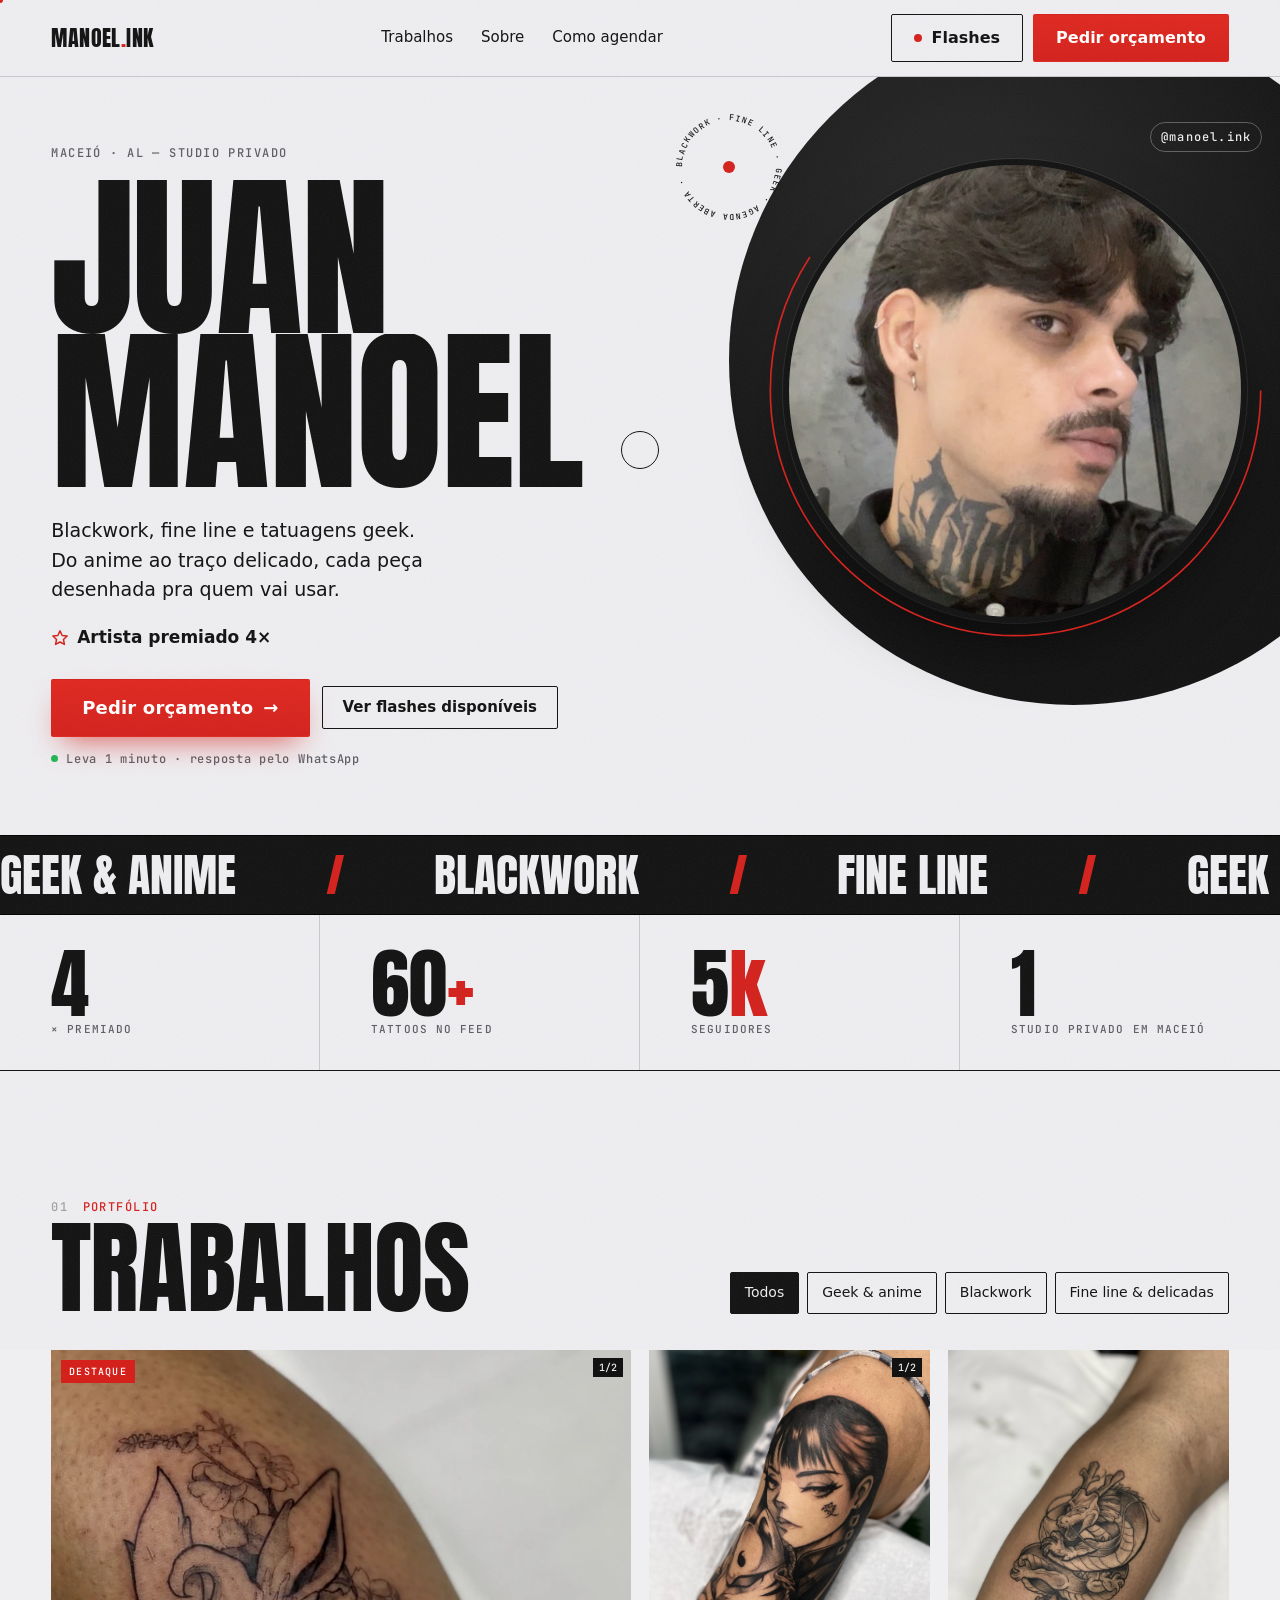
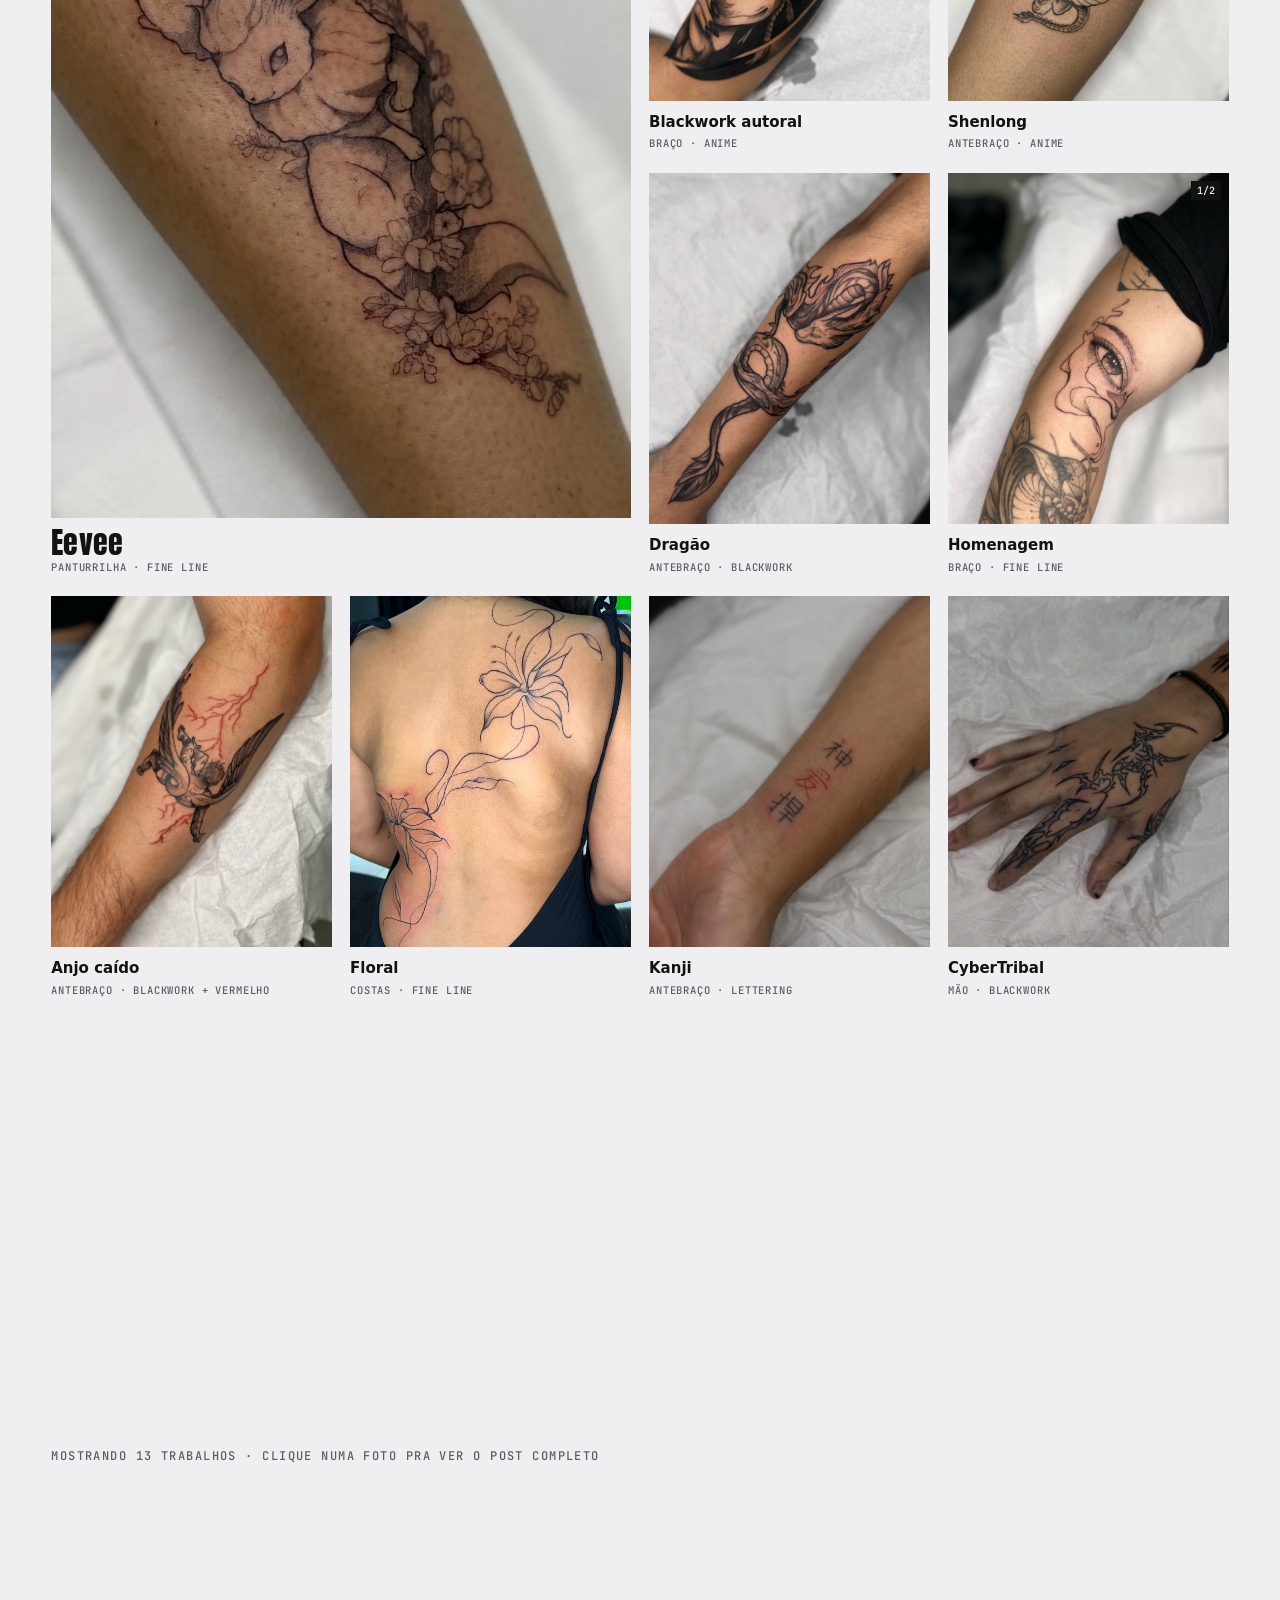
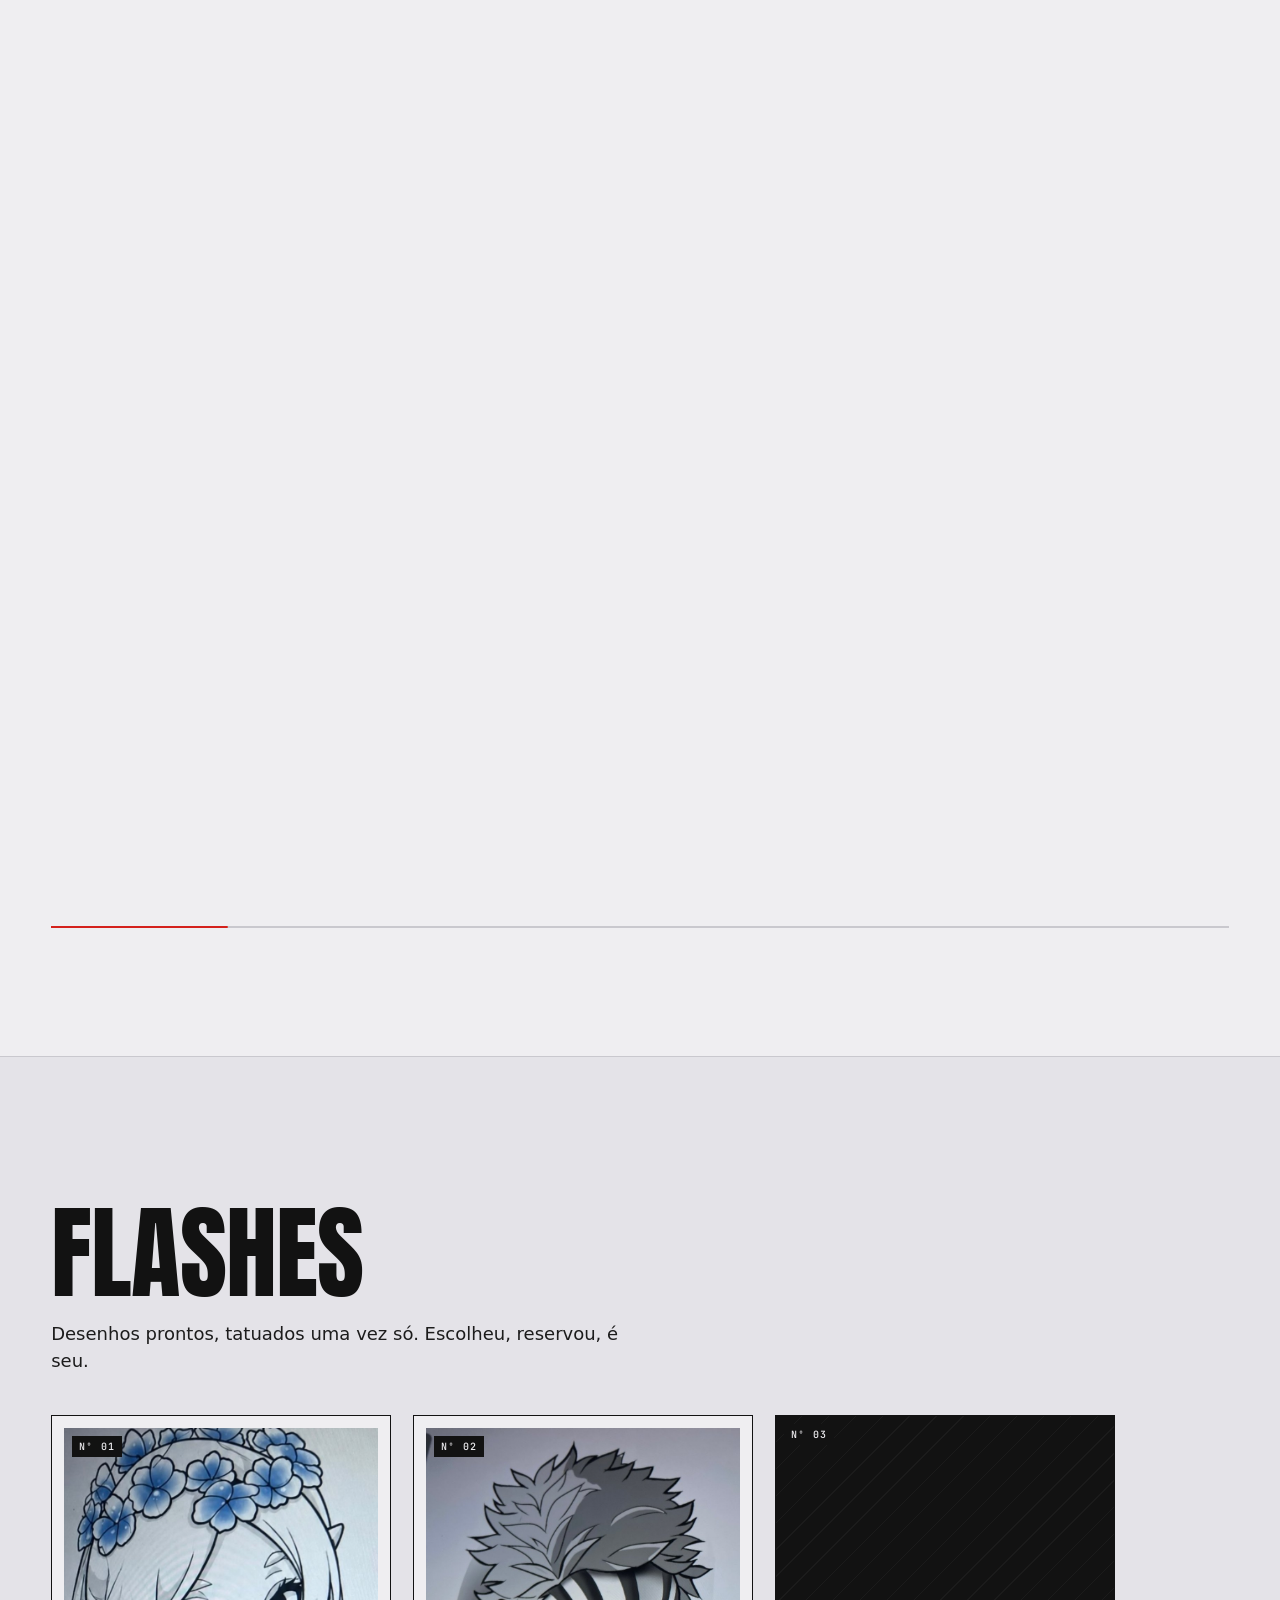
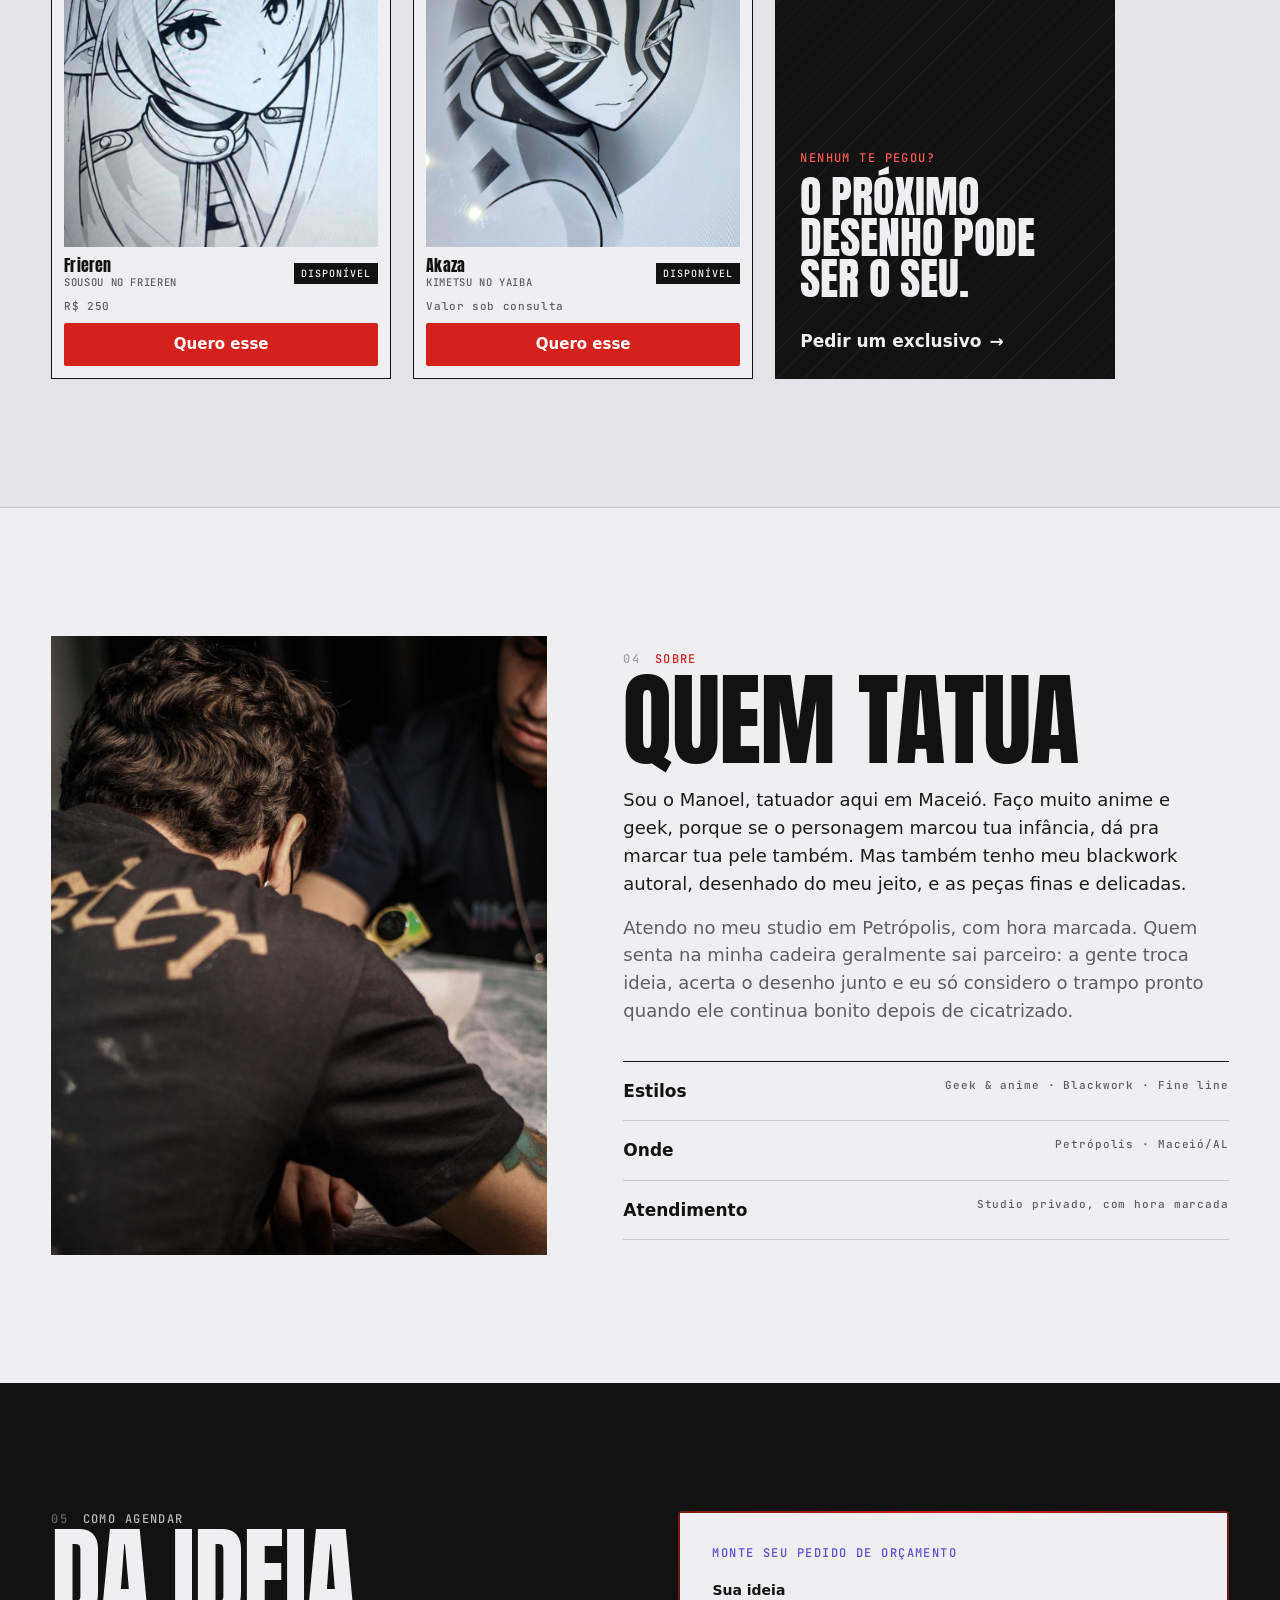
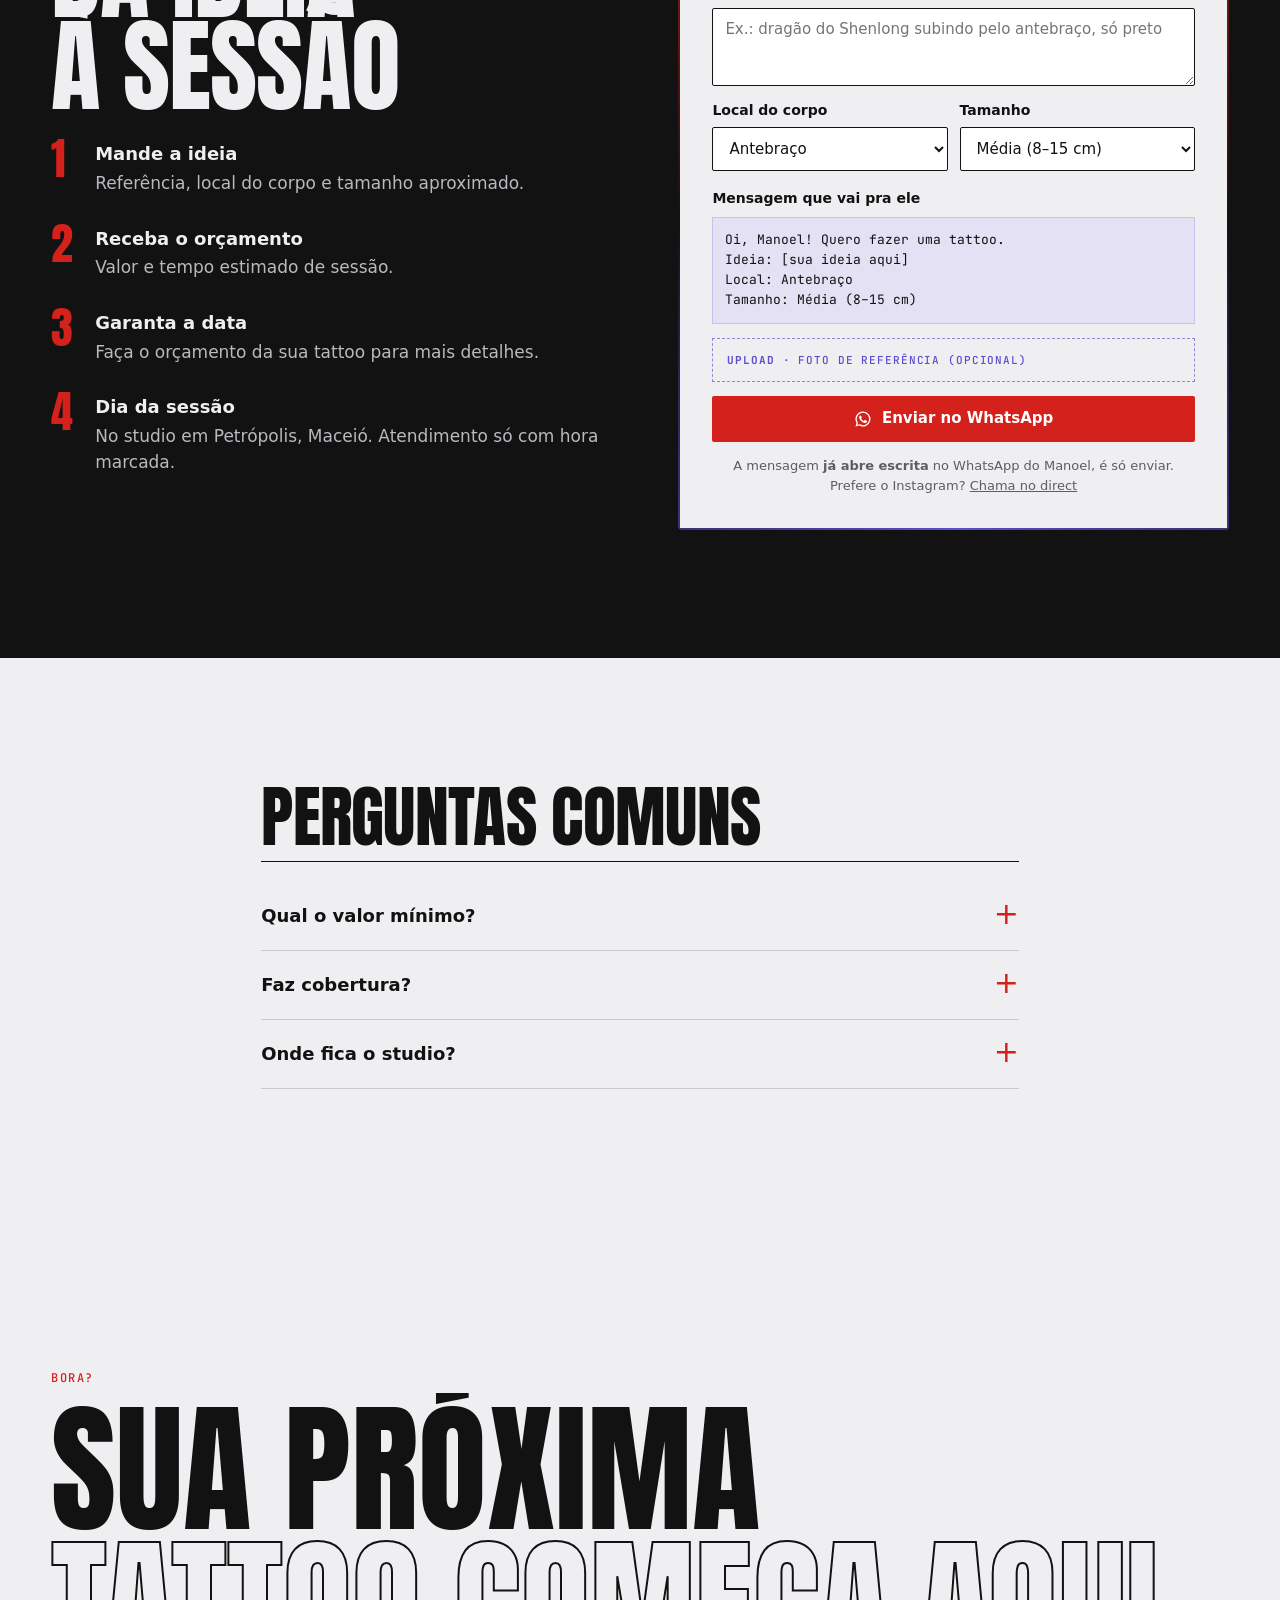
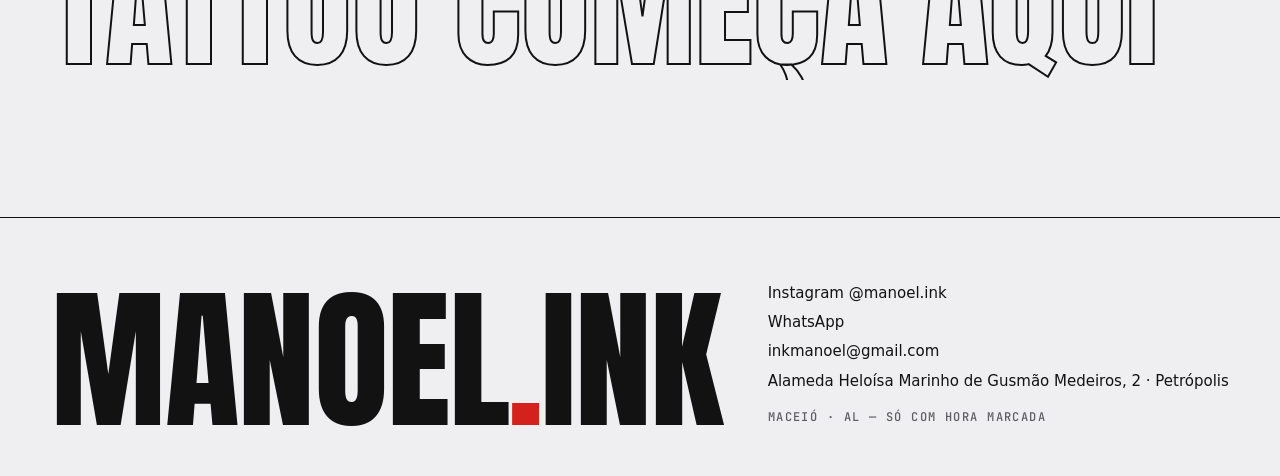
==== manoel-ink/index.html @ 6bcaa706 "Hero: foto maior dentro da bola preta (mais harmônico) Co-Authored-By: Claude Opus 5.5 <noreply@anth" ====
<!doctype html>
<html lang="pt-BR">
<head>
  <meta charset="utf-8">
  <meta name="viewport" content="width=device-width, initial-scale=1">
  <title>Juan Manoel · Tatuagem em Maceió | Manoel.ink</title>
  <meta name="description" content="Juan Manoel, tatuador premiado em Maceió. Blackwork, fine line e tatuagens geek em studio privado em Petrópolis, com hora marcada. Peça seu orçamento.">
  <meta name="theme-color" content="#121212">
  <link rel="canonical" href="https://manoelink.github.io/">
  <link rel="icon" href="favicon.ico" sizes="any">
  <link rel="icon" type="image/png" href="favicon.png">
  <link rel="apple-touch-icon" href="img/apple-touch-icon.png">
  <!-- prévia ao compartilhar o link (WhatsApp, Instagram, Facebook) -->
  <meta property="og:type" content="website">
  <meta property="og:locale" content="pt_BR">
  <meta property="og:site_name" content="Manoel.ink">
  <meta property="og:url" content="https://manoelink.github.io/">
  <meta property="og:title" content="Juan Manoel — Tatuagem em Maceió">
  <meta property="og:description" content="Blackwork, fine line e tatuagens geek. Studio privado em Petrópolis, Maceió. Peça seu orçamento.">
  <meta property="og:image" content="https://manoelink.github.io/img/og.jpg">
  <meta property="og:image:width" content="1200">
  <meta property="og:image:height" content="630">
  <meta property="og:image:alt" content="Juan Manoel tatuando, ao lado do nome dele e do botão Pedir orçamento">
  <meta name="twitter:card" content="summary_large_image">
  <meta name="twitter:image" content="https://manoelink.github.io/img/og.jpg">
  <link rel="preconnect" href="https://fonts.googleapis.com">
  <link rel="preconnect" href="https://fonts.gstatic.com" crossorigin>
  <link href="https://fonts.googleapis.com/css2?family=Anton&family=JetBrains+Mono:wght@400;500&display=swap" rel="stylesheet">
  <link href="https://api.fontshare.com/v2/css?f[]=satoshi@400,500,700&display=swap" rel="stylesheet">
  <link rel="stylesheet" href="style.css?v=20261009d">
</head>
<body>
  <div class="grain" aria-hidden="true"></div>

  <!-- PRELOADER -->
  <div class="loader" id="loader" aria-hidden="true">
    <div class="loader-word"><span class="loader-fill" id="loaderFill">MANOEL.INK</span>MANOEL.INK</div>
    <div class="loader-count"><span id="loaderNum">0</span>%</div>
  </div>

  <!-- CURSOR -->
  <div class="cursor" id="cursor" aria-hidden="true"><span id="cursorLabel"></span></div>
  <div class="cursor-dot" id="cursorDot" aria-hidden="true"></div>

  <!-- NAV -->
  <header class="nav" id="top">
    <a href="#top" class="logo">MANOEL<span>.</span>INK</a>
    <nav class="nav-links" id="navLinks">
      <a href="#trabalhos">Trabalhos</a>
      <a href="#sobre">Sobre</a>
      <a href="#agendar">Como agendar</a>
    </nav>
    <div class="nav-actions">
      <a href="#flashes" class="btn nav-flash" data-magnetic><span class="dot" aria-hidden="true"></span>Flashes</a>
      <a href="#agendar" class="btn btn-red btn-cta nav-cta" data-magnetic><span class="lbl-lg">Pedir orçamento</span><span class="lbl-sm">Orçamento</span></a>
    </div>
    <button class="burger" id="burger" aria-label="Abrir menu" aria-expanded="false"><span></span><span></span></button>
  </header>

  <!-- HERO -->
  <section class="hero">
    <div class="hero-text">
      <p class="eyebrow">Maceió · AL — Studio privado</p>
      <h1 class="hero-title">
        <span class="line"><span>JUAN</span></span>
        <span class="line"><span>MANOEL</span></span>
      </h1>
      <p class="hero-sub" data-blur>Blackwork, fine line e tatuagens geek.<br>Do anime ao traço delicado, cada peça desenhada pra quem vai usar.</p>
      <p class="award"><svg viewBox="0 0 24 24" width="18" height="18"><path d="M12 2.5l2.9 6.1 6.6.8-4.9 4.6 1.3 6.6L12 17.3 6.1 20.6l1.3-6.6L2.5 9.4l6.6-.8z" fill="none" stroke="currentColor" stroke-width="2" stroke-linejoin="round"/></svg> Artista premiado 4×</p>
      <div class="hero-ctas">
        <a href="#agendar" class="btn btn-red btn-cta btn-hero" data-magnetic>Pedir orçamento <span class="arr" aria-hidden="true">→</span></a>
        <a href="#flashes" class="btn btn-outline" data-magnetic>Ver flashes disponíveis</a>
      </div>
      <p class="cta-note"><span class="live" aria-hidden="true"></span>Leva 1 minuto · resposta pelo <span class="only-wa">WhatsApp</span><span class="only-ig">direct</span></p>
    </div>
    <div class="hero-visual" aria-hidden="true" id="heroVisual">
      <div class="orb" data-depth="0.02"></div>
      <svg class="arc" viewBox="0 0 600 600"><circle cx="300" cy="300" r="296" fill="none" stroke="currentColor" stroke-width="2" stroke-dasharray="1100 760"/></svg>
      <!-- Foto de perfil do Manoel (com o fundo original), recortada em círculo pelo CSS -->
      <img class="hero-photo" src="img/manoel.jpg" alt="" onerror="this.replaceWith(document.getElementById('silhouette').content.cloneNode(true))">
      <div class="orb-tag" data-depth="0.06">@manoel.ink</div>
      <svg class="badge-spin" viewBox="0 0 200 200" data-depth="0.08"><defs><path id="circ" d="M100,100 m-78,0 a78,78 0 1,1 156,0 a78,78 0 1,1 -156,0"/></defs><text><textPath href="#circ">BLACKWORK · FINE LINE · GEEK · AGENDA ABERTA · </textPath></text><circle cx="100" cy="100" r="10"/></svg>
    </div>
    <template id="silhouette">
      <svg class="hero-photo silhouette" viewBox="0 0 300 380"><circle cx="150" cy="100" r="70"/><rect x="128" y="160" width="44" height="40"/><path d="M10 380 C10 250 70 200 150 200 S290 250 290 380Z"/></svg>
    </template>
  </section>

  <!-- MARQUEE -->
  <div class="marquee" aria-label="Estilos: Geek & anime, Blackwork, Fine line">
    <div class="marquee-track">
      <span>GEEK &amp; ANIME</span><i>/</i><span>BLACKWORK</span><i>/</i><span>FINE LINE</span><i>/</i>
      <span>GEEK &amp; ANIME</span><i>/</i><span>BLACKWORK</span><i>/</i><span>FINE LINE</span><i>/</i>
      <span>GEEK &amp; ANIME</span><i>/</i><span>BLACKWORK</span><i>/</i><span>FINE LINE</span><i>/</i>
      <span>GEEK &amp; ANIME</span><i>/</i><span>BLACKWORK</span><i>/</i><span>FINE LINE</span><i>/</i>
    </div>
  </div>

  <!-- NÚMEROS -->
  <section class="stats" aria-label="Números">
    <div class="stat reveal"><b data-count="4">0</b><span>× premiado</span></div>
    <div class="stat reveal"><b data-count="60" data-suffix="+">0</b><span>tattoos no feed</span></div>
    <div class="stat reveal"><b data-count="5" data-suffix="k">0</b><span>seguidores</span></div>
    <div class="stat reveal"><b data-count="1">0</b><span>studio privado em Maceió</span></div>
  </section>

  <!-- TRABALHOS -->
  <section class="section" id="trabalhos">
    <div class="section-head">
      <div>
        <p class="kicker reveal"><i>01</i> Portfólio</p>
        <h2 class="title reveal">TRABALHOS</h2>
      </div>
      <div class="filters reveal" role="tablist" id="filters">
        <button class="chip active" data-filter="all">Todos</button>
        <button class="chip" data-filter="geek">Geek &amp; anime</button>
        <button class="chip" data-filter="blackwork">Blackwork</button>
        <button class="chip" data-filter="fineline">Fine line &amp; delicadas</button>
      </div>
    </div>
    <div class="works" id="works"></div>
    <p class="mono-note" id="worksCount"></p>
  </section>

  <!-- CICATRIZADAS -->
  <section class="healed-wrap">
    <div class="healed-head">
      <div>
        <p class="kicker reveal"><i>02</i> Cicatrizadas</p>
        <h2 class="title title-sm reveal">MESES DEPOIS,<br>CONTINUA BONITA</h2>
      </div>
      <p class="healed-sub" data-blur>Tatuagem boa é a que segue firme depois de cicatrizar. Fotos reais, várias enviadas pelos próprios clientes.</p>
    </div>
    <div class="healed-strip" id="healedStrip" data-cursor="Arraste" tabindex="0" aria-label="Fotos de tatuagens cicatrizadas"></div>
    <div class="healed-progress" aria-hidden="true"><span id="healedBar"></span></div>
  </section>

  <!-- FLASHES -->
  <section class="section flashes-wrap" id="flashes">
    <p class="kicker reveal"><i>03</i> Disponíveis</p>
    <h2 class="title reveal">FLASHES</h2>
    <p class="lead" data-blur>Desenhos prontos, tatuados uma vez só. Escolheu, reservou, é seu.</p>
    <div class="flashes" id="flashGrid"></div>
  </section>

  <!-- SOBRE -->
  <section class="section about" id="sobre">
    <div class="about-photo reveal">
      <img class="about-img" src="img/manoel-sobre.jpg" alt="Juan Manoel de costas, tatuando o braço de um cliente no studio" loading="lazy">
    </div>
    <div class="about-text">
      <p class="kicker reveal"><i>04</i> Sobre</p>
      <h2 class="title reveal">QUEM TATUA</h2>
      <p class="lead" data-blur>Sou o Manoel, tatuador aqui em Maceió. Faço muito anime e geek, porque se o personagem marcou tua infância, dá pra marcar tua pele também. Mas também tenho meu blackwork autoral, desenhado do meu jeito, e as peças finas e delicadas.</p>
      <p class="lead lead-2" data-blur>Atendo no meu studio em Petrópolis, com hora marcada. Quem senta na minha cadeira geralmente sai parceiro: a gente troca ideia, acerta o desenho junto e eu só considero o trampo pronto quando ele continua bonito depois de cicatrizado.</p>
      <ul class="awards reveal">
        <li><span>Estilos</span><em>Geek &amp; anime · Blackwork · Fine line</em></li>
        <li><span>Onde</span><em>Petrópolis · Maceió/AL</em></li>
        <li><span>Atendimento</span><em>Studio privado, com hora marcada</em></li>
      </ul>
    </div>
  </section>

  <!-- COMO AGENDAR -->
  <section class="booking" id="agendar">
    <div class="booking-inner">
      <div class="steps">
        <p class="kicker"><i>05</i> Como agendar</p>
        <h2 class="title light">DA IDEIA<br>À SESSÃO</h2>
        <ol>
          <li><b>1</b><div><h3>Mande a ideia</h3><p>Referência, local do corpo e tamanho aproximado.</p></div></li>
          <li><b>2</b><div><h3>Receba o orçamento</h3><p>Valor e tempo estimado de sessão.</p></div></li>
          <li><b>3</b><div><h3>Garanta a data</h3><p>Faça o orçamento da sua tattoo para mais detalhes.</p></div></li>
          <li><b>4</b><div><h3>Dia da sessão</h3><p>No studio em Petrópolis, Maceió. Atendimento só com hora marcada.</p></div></li>
        </ol>
      </div>

      <div class="quote-ring"><form class="quote" id="quoteForm">
        <p class="mono-label">Monte seu pedido de orçamento</p>
        <label>Sua ideia
          <textarea id="fIdea" rows="3" placeholder="Ex.: dragão do Shenlong subindo pelo antebraço, só preto"></textarea>
        </label>
        <div class="row">
          <label>Local do corpo
            <select id="fPlace">
              <option>Antebraço</option><option>Braço</option><option>Mão</option><option>Ombro</option>
              <option>Costas</option><option>Peito</option><option>Costela</option><option>Perna</option>
              <option>Panturrilha</option><option>Pé</option><option>Pescoço</option><option>Outro</option>
            </select>
          </label>
          <label>Tamanho
            <select id="fSize">
              <option>Pequena (até 8 cm)</option>
              <option selected>Média (8–15 cm)</option>
              <option>Grande (15–25 cm)</option>
              <option>Fechamento / sessão longa</option>
            </select>
          </label>
        </div>
        <p class="field-label">Mensagem que vai pra ele</p>
        <pre class="preview" id="msgPreview"></pre>
        <label class="upload" id="uploadBox">
          <input type="file" id="fFile" accept="image/*">
          <span id="uploadText"><b>UPLOAD</b> · foto de referência (opcional)</span>
        </label>
        <a class="btn btn-red btn-block" id="waBtn" href="#" target="_blank" rel="noopener">
          <svg class="ico-ig" viewBox="0 0 24 24" width="18" height="18" aria-hidden="true"><path fill="currentColor" d="M12 2.2c3.2 0 3.6 0 4.8.1 3.3.1 4.8 1.7 4.9 4.9.1 1.3.1 1.6.1 4.8s0 3.6-.1 4.8c-.1 3.2-1.7 4.8-4.9 4.9-1.3.1-1.6.1-4.8.1s-3.6 0-4.8-.1c-3.3-.1-4.8-1.7-4.9-4.9C2.2 15.6 2.2 15.2 2.2 12s0-3.6.1-4.8C2.4 3.9 3.9 2.4 7.2 2.3 8.4 2.2 8.8 2.2 12 2.2zM12 0C8.7 0 8.3 0 7.1.1 2.7.3.3 2.7.1 7.1 0 8.3 0 8.7 0 12s0 3.7.1 4.9c.2 4.4 2.6 6.8 7 7 1.2.1 1.6.1 4.9.1s3.7 0 4.9-.1c4.4-.2 6.8-2.6 7-7 .1-1.2.1-1.6.1-4.9s0-3.7-.1-4.9c-.2-4.4-2.6-6.8-7-7C15.7 0 15.3 0 12 0zm0 5.8a6.2 6.2 0 1 0 0 12.4 6.2 6.2 0 0 0 0-12.4zM12 16a4 4 0 1 1 0-8 4 4 0 0 1 0 8zm6.4-11.8a1.4 1.4 0 1 0 0 2.9 1.4 1.4 0 0 0 0-2.9z"/></svg>
          <svg class="ico-wa" viewBox="0 0 24 24" width="18" height="18"><path fill="currentColor" d="M12 2a10 10 0 0 0-8.6 15.1L2 22l5-1.3A10 10 0 1 0 12 2zm0 18.2a8.2 8.2 0 0 1-4.2-1.1l-.3-.2-3 .8.8-2.9-.2-.3A8.2 8.2 0 1 1 12 20.2zm4.5-6.1c-.2-.1-1.5-.7-1.7-.8s-.4-.1-.6.1-.7.8-.8 1-.3.2-.5.1a6.7 6.7 0 0 1-3.3-2.9c-.3-.4.3-.4.7-1.4a.5.5 0 0 0 0-.5l-.8-1.8c-.2-.5-.4-.4-.6-.4h-.5a1 1 0 0 0-.7.3 3 3 0 0 0-.9 2.2 5.2 5.2 0 0 0 1.1 2.7 11.8 11.8 0 0 0 4.5 4c1.7.7 2.3.8 3.2.6a2.6 2.6 0 0 0 1.7-1.2 2.1 2.1 0 0 0 .1-1.2c0-.1-.2-.2-.4-.3z"/></svg>
          <span class="only-wa">Enviar no WhatsApp</span><span class="only-ig">Enviar no direct</span>
        </a>
        <p class="alt only-wa" id="waNote">A mensagem é <b>copiada automaticamente</b>: quando abrir o WhatsApp, é só <b>colar e enviar</b>. Prefere o Instagram? <a href="https://ig.me/m/manoel.ink" target="_blank" rel="noopener">Chama no direct</a></p>
        <p class="alt only-ig">A mensagem é <b>copiada automaticamente</b>. Quando abrir o direct do @manoel.ink, é só <b>colar e enviar</b>.</p>
      </form></div>
    </div>
  </section>

  <!-- FAQ -->
  <section class="section faq">
    <h2 class="title title-sm reveal">PERGUNTAS COMUNS</h2>
    <details class="reveal"><summary>Qual o valor mínimo?</summary><p>O valor mínimo é <b>R$ 150</b>. O preço final depende do tamanho, do local do corpo e dos detalhes do desenho.</p></details>
    <details class="reveal"><summary>Faz cobertura?</summary><p>Depende da complexidade do trabalho, mas geralmente sim. Manda uma foto da tatuagem atual no orçamento que ele avalia.</p></details>
    <details class="reveal"><summary>Onde fica o studio?</summary>
      <div class="faq-place">
        <p><b>Alameda Heloísa Marinho de Gusmão Medeiros, 2</b><br>Petrópolis · Maceió/AL · CEP 57062-595<br>Atendimento só com hora marcada.</p>
        <a class="btn btn-outline" href="https://www.google.com/maps/search/?api=1&query=Manoel%20ink%2C%20Alameda%20Helo%C3%ADsa%20Marinho%20de%20Gusm%C3%A3o%20Medeiros%2C%202%20-%20Petr%C3%B3polis%2C%20Macei%C3%B3%20-%20AL%2C%2057062-595" target="_blank" rel="noopener">Abrir no Google Maps ↗</a>
        <iframe class="faq-map" title="Mapa do studio Manoel.ink" loading="lazy" referrerpolicy="no-referrer-when-downgrade" src="https://maps.google.com/maps?q=Alameda%20Helo%C3%ADsa%20Marinho%20de%20Gusm%C3%A3o%20Medeiros%2C%202%20-%20Petr%C3%B3polis%2C%20Macei%C3%B3%20-%20AL%2C%2057062-595&z=16&output=embed"></iframe>
      </div>
    </details>
  </section>

  <!-- FOOTER -->
  <!-- CTA FINAL -->
  <section class="cta-big">
    <p class="kicker">Bora?</p>
    <a href="#agendar" class="cta-link" data-cursor="Agendar">
      <span class="cta-row"><span>SUA PRÓXIMA</span></span>
      <span class="cta-row outline"><span>TATTOO COMEÇA AQUI</span></span>
    </a>
  </section>

  <footer class="footer">
    <a href="#top" class="footer-logo" id="footerLogo" aria-label="Manoel.ink — voltar ao topo">MANOEL<span>.</span>INK</a>
    <div class="footer-links">
      <a href="https://www.instagram.com/manoel.ink/" target="_blank" rel="noopener">Instagram @manoel.ink</a>
      <a href="#" id="waFooter" class="only-wa" target="_blank" rel="noopener">WhatsApp</a>
      <a href="https://ig.me/m/manoel.ink" class="only-ig" target="_blank" rel="noopener">Orçamentos pelo direct</a>
      <a href="mailto:inkmanoel@gmail.com">inkmanoel@gmail.com</a>
      <a href="https://www.google.com/maps/search/?api=1&query=Manoel%20ink%2C%20Alameda%20Helo%C3%ADsa%20Marinho%20de%20Gusm%C3%A3o%20Medeiros%2C%202%20-%20Petr%C3%B3polis%2C%20Macei%C3%B3%20-%20AL%2C%2057062-595" target="_blank" rel="noopener">Alameda Heloísa Marinho de Gusmão Medeiros, 2 · Petrópolis</a>
      <p class="mono-label">Maceió · AL — Só com hora marcada</p>
    </div>
  </footer>

  <!-- WHATSAPP FLUTUANTE -->
  <a class="wa-float" id="waFloat" href="#" target="_blank" rel="noopener" aria-label="Chamar o Manoel" data-cursor="Chamar">
    <svg class="ico-ig" viewBox="0 0 24 24" width="28" height="28" aria-hidden="true"><path fill="currentColor" d="M12 2.2c3.2 0 3.6 0 4.8.1 3.3.1 4.8 1.7 4.9 4.9.1 1.3.1 1.6.1 4.8s0 3.6-.1 4.8c-.1 3.2-1.7 4.8-4.9 4.9-1.3.1-1.6.1-4.8.1s-3.6 0-4.8-.1c-3.3-.1-4.8-1.7-4.9-4.9C2.2 15.6 2.2 15.2 2.2 12s0-3.6.1-4.8C2.4 3.9 3.9 2.4 7.2 2.3 8.4 2.2 8.8 2.2 12 2.2zM12 0C8.7 0 8.3 0 7.1.1 2.7.3.3 2.7.1 7.1 0 8.3 0 8.7 0 12s0 3.7.1 4.9c.2 4.4 2.6 6.8 7 7 1.2.1 1.6.1 4.9.1s3.7 0 4.9-.1c4.4-.2 6.8-2.6 7-7 .1-1.2.1-1.6.1-4.9s0-3.7-.1-4.9c-.2-4.4-2.6-6.8-7-7C15.7 0 15.3 0 12 0zm0 5.8a6.2 6.2 0 1 0 0 12.4 6.2 6.2 0 0 0 0-12.4zM12 16a4 4 0 1 1 0-8 4 4 0 0 1 0 8zm6.4-11.8a1.4 1.4 0 1 0 0 2.9 1.4 1.4 0 0 0 0-2.9z"/></svg>
    <svg class="ico-wa" viewBox="0 0 24 24" width="28" height="28" aria-hidden="true"><path fill="currentColor" d="M12 2a10 10 0 0 0-8.6 15.1L2 22l5-1.3A10 10 0 1 0 12 2zm0 18.2a8.2 8.2 0 0 1-4.2-1.1l-.3-.2-3 .8.8-2.9-.2-.3A8.2 8.2 0 1 1 12 20.2zm4.5-6.1c-.2-.1-1.5-.7-1.7-.8s-.4-.1-.6.1-.7.8-.8 1-.3.2-.5.1a6.7 6.7 0 0 1-3.3-2.9c-.3-.4.3-.4.7-1.4a.5.5 0 0 0 0-.5l-.8-1.8c-.2-.5-.4-.4-.6-.4h-.5a1 1 0 0 0-.7.3 3 3 0 0 0-.9 2.2 5.2 5.2 0 0 0 1.1 2.7 11.8 11.8 0 0 0 4.5 4c1.7.7 2.3.8 3.2.6a2.6 2.6 0 0 0 1.7-1.2 2.1 2.1 0 0 0 .1-1.2c0-.1-.2-.2-.4-.3z"/></svg>
    <span class="wa-tip"><span class="only-wa">Chama no WhatsApp</span><span class="only-ig">Chama no direct</span></span>
  </a>

  <!-- BARRA DE ORÇAMENTO (celular) -->
  <div class="cta-bar" id="ctaBar">
    <a href="#agendar" class="btn btn-red btn-cta">Pedir orçamento <span class="arr" aria-hidden="true">→</span></a>
    <a href="https://ig.me/m/manoel.ink" class="cta-bar-ig" id="ctaBarIg" target="_blank" rel="noopener" aria-label="Abrir o direct do @manoel.ink">
      <svg viewBox="0 0 24 24" width="22" height="22" aria-hidden="true"><path fill="currentColor" d="M12 2.2c3.2 0 3.6 0 4.8.1 3.3.1 4.8 1.7 4.9 4.9.1 1.3.1 1.6.1 4.8s0 3.6-.1 4.8c-.1 3.2-1.7 4.8-4.9 4.9-1.3.1-1.6.1-4.8.1s-3.6 0-4.8-.1c-3.3-.1-4.8-1.7-4.9-4.9C2.2 15.6 2.2 15.2 2.2 12s0-3.6.1-4.8C2.4 3.9 3.9 2.4 7.2 2.3 8.4 2.2 8.8 2.2 12 2.2zM12 0C8.7 0 8.3 0 7.1.1 2.7.3.3 2.7.1 7.1 0 8.3 0 8.7 0 12s0 3.7.1 4.9c.2 4.4 2.6 6.8 7 7 1.2.1 1.6.1 4.9.1s3.7 0 4.9-.1c4.4-.2 6.8-2.6 7-7 .1-1.2.1-1.6.1-4.9s0-3.7-.1-4.9c-.2-4.4-2.6-6.8-7-7C15.7 0 15.3 0 12 0zm0 5.8a6.2 6.2 0 1 0 0 12.4 6.2 6.2 0 0 0 0-12.4zM12 16a4 4 0 1 1 0-8 4 4 0 0 1 0 8zm6.4-11.8a1.4 1.4 0 1 0 0 2.9 1.4 1.4 0 0 0 0-2.9z"/></svg>
    </a>
  </div>

  <div class="toast" id="toast" role="status" aria-live="polite"></div>

  <!-- LIGHTBOX -->
  <div class="lightbox" id="lightbox" role="dialog" aria-modal="true" aria-label="Foto ampliada" hidden>
    <button class="lb-close" id="lbClose" aria-label="Fechar">×</button>
    <button class="lb-nav lb-prev" id="lbPrev" aria-label="Foto anterior">←</button>
    <figure>
      <div class="lb-img" id="lbImg"></div>
      <figcaption><span id="lbTitle"></span><em id="lbCount"></em></figcaption>
    </figure>
    <button class="lb-nav lb-next" id="lbNext" aria-label="Próxima foto">→</button>
  </div>

  <script src="script.js?v=20261009d"></script>
</body>
</html>
---- manoel-ink/style.css ----
:root {
  --paper: #efeef1;
  --paper-2: #e4e3e8;
  --ink: #121212;
  --ink-2: #1c1c1c;
  --muted: #5d5d63;
  --line: #c9c8ce;
  --red: #d4211c;
  --red-soft: #ff5a4e;
  --display: "Anton", "Impact", sans-serif;
  --body: "Satoshi", system-ui, sans-serif;
  --mono: "JetBrains Mono", ui-monospace, monospace;
  --gutter: clamp(16px, 4vw, 56px);
  --ease: cubic-bezier(.2, .8, .2, 1);
}

*, *::before, *::after { box-sizing: border-box; }
html { scroll-behavior: smooth; scroll-padding-top: 72px; }
body {
  margin: 0;
  background: var(--paper);
  color: var(--ink);
  font: 400 17px/1.55 var(--body);
  -webkit-font-smoothing: antialiased;
  overflow-x: hidden;
}
img { max-width: 100%; display: block; }
a { color: inherit; }
button { font: inherit; cursor: pointer; }

.grain {
  position: fixed; inset: -50%; z-index: 100; pointer-events: none; opacity: .06;
  background-image: url("data:image/svg+xml,%3Csvg xmlns='http://www.w3.org/2000/svg' width='160' height='160'%3E%3Cfilter id='n'%3E%3CfeTurbulence type='fractalNoise' baseFrequency='.9' numOctaves='3' stitchTiles='stitch'/%3E%3C/filter%3E%3Crect width='100%25' height='100%25' filter='url(%23n)'/%3E%3C/svg%3E");
  animation: grain 1s steps(4) infinite;
}
@keyframes grain { 0%{transform:translate(0,0)} 25%{transform:translate(-3%,2%)} 50%{transform:translate(2%,-3%)} 75%{transform:translate(-2%,-1%)} }

/* ---------- type helpers ---------- */
.eyebrow, .kicker, .mono-label, .mono-note, .field-label {
  font: 500 12px/1.4 var(--mono); letter-spacing: .12em; text-transform: uppercase;
}
.eyebrow { color: var(--muted); margin: 0 0 18px; }
.kicker { color: var(--red); margin: 0 0 6px; }
.mono-label { color: var(--muted); }
.mono-note { color: var(--muted); margin-top: 28px; }
.title {
  font: 400 clamp(52px, 8vw, 104px)/.9 var(--display);
  letter-spacing: -.01em; margin: 0 0 20px; text-transform: uppercase;
}
.title-sm { font-size: clamp(40px, 5.4vw, 68px); }
.title.light { color: var(--paper); }
.lead { max-width: 52ch; color: var(--ink-2); font-size: 18px; margin: 0 0 40px; }

/* ---------- buttons ---------- */
.btn {
  display: inline-flex; align-items: center; justify-content: center; gap: 10px;
  padding: 13px 20px; font: 700 15px/1 var(--body); text-decoration: none;
  border: 1.5px solid transparent; border-radius: 2px;
  transition: transform .25s var(--ease), background .25s, color .25s, box-shadow .25s;
}
.btn:hover { transform: translateY(-2px); }
.btn-dark { background: var(--ink); color: var(--paper); }
.btn-red { background: var(--red); color: #fff; box-shadow: 0 0 0 0 rgba(212,33,28,.4); }
.btn-red:hover { box-shadow: 0 10px 30px -10px rgba(212,33,28,.7); }
.btn-outline { border-color: var(--ink); background: transparent; }
.btn-outline:hover { background: var(--ink); color: var(--paper); }
.btn-block { width: 100%; }

/* ---------- nav ---------- */
.nav {
  position: sticky; top: 0; z-index: 50;
  display: flex; align-items: center; gap: 32px;
  padding: 14px var(--gutter);
  background: color-mix(in srgb, var(--paper) 85%, transparent);
  backdrop-filter: blur(12px);
  border-bottom: 1px solid var(--line);
}
.logo { font: 400 22px/1 var(--display); letter-spacing: .02em; text-decoration: none; }
.logo span, .footer-logo span { color: var(--red); }
.nav-links { display: flex; gap: 28px; margin: 0 auto; }
.nav-links a { text-decoration: none; font-weight: 500; font-size: 15px; position: relative; }
.nav-links a::after {
  content: ""; position: absolute; left: 0; bottom: -4px; height: 1.5px; width: 100%;
  background: var(--red); transform: scaleX(0); transform-origin: right; transition: transform .3s var(--ease);
}
.nav-links a:hover::after { transform: scaleX(1); transform-origin: left; }
.burger { display: none; background: none; border: 0; width: 40px; height: 40px; position: relative; }
.burger span { position: absolute; left: 9px; right: 9px; height: 2px; background: var(--ink); transition: transform .3s var(--ease); }
.burger span:first-child { top: 15px; } .burger span:last-child { top: 23px; }
.burger[aria-expanded="true"] span:first-child { transform: translateY(4px) rotate(45deg); }
.burger[aria-expanded="true"] span:last-child { transform: translateY(-4px) rotate(-45deg); }

/* ---------- hero ---------- */
.hero {
  position: relative; display: grid; grid-template-columns: 1.05fr 1fr;
  min-height: calc(100svh - 64px - 78px); padding: 0 0 0 var(--gutter);
  overflow: hidden;
}
.hero-text { align-self: center; padding: 56px 0; position: relative; z-index: 2; }
.hero-title { font: 400 clamp(84px, 14vw, 200px)/.86 var(--display); margin: 0 0 28px; letter-spacing: -.01em; }
.hero-title .line { display: block; overflow: hidden; }
.hero-title .line span { display: block; transform: translateY(105%); animation: rise 1.1s var(--ease) forwards; }
.hero-title .line:nth-child(2) span { animation-delay: .12s; }
@keyframes rise { to { transform: none; } }
.hero-sub { max-width: 36ch; font-size: 19px; margin: 0 0 20px; }
.award { display: flex; align-items: center; gap: 8px; font-weight: 700; margin: 0 0 28px; }
.award svg { color: var(--red); }
.hero-ctas { display: flex; flex-wrap: wrap; gap: 12px; }

.hero-visual { position: relative; }
.orb {
  position: absolute; top: -8%; left: 8%; width: 115%; aspect-ratio: 1; border-radius: 50%;
  background: radial-gradient(circle at 35% 30%, #2a2a2a, var(--ink) 60%);
  animation: orbIn 1.4s var(--ease) both;
}
@keyframes orbIn { from { transform: scale(.85); opacity: 0; } }
.arc {
  position: absolute; top: -12%; left: 2%; width: 122%; aspect-ratio: 1; color: var(--red);
  animation: spin 40s linear infinite;
}
@keyframes spin { to { transform: rotate(360deg); } }
.hero-photo {
  position: absolute; bottom: 0; left: 18%; width: 62%; max-height: 92%; object-fit: contain; object-position: bottom;
  z-index: 2; animation: photoIn 1.3s .25s var(--ease) both;
}
@keyframes photoIn { from { transform: translateY(40px); opacity: 0; } }
.silhouette { fill: #d9d8de; height: 80%; }
.orb-tag {
  position: absolute; right: 9%; top: 18%; z-index: 3;
  font: 500 12px var(--mono); color: var(--paper); letter-spacing: .1em;
  padding: 6px 10px; border: 1px solid rgba(255,255,255,.3); border-radius: 999px;
}

/* ---------- marquee ---------- */
.marquee { background: var(--ink); color: var(--paper); overflow: hidden; padding: 16px 0; border-block: 1px solid #000; }
.marquee-track { display: flex; width: max-content; gap: clamp(40px, 7vw, 110px); animation: marquee 28s linear infinite; }
.marquee span { font: 400 clamp(30px, 3.6vw, 46px)/1 var(--display); white-space: nowrap; }
.marquee i { font: 400 clamp(30px, 3.6vw, 46px)/1 var(--display); color: var(--red); font-style: normal; }
.marquee:hover .marquee-track { animation-play-state: paused; }
@keyframes marquee { to { transform: translateX(-50%); } }

/* ---------- sections ---------- */
.section { padding: clamp(72px, 10vw, 130px) var(--gutter); }
.section-head { display: flex; justify-content: space-between; align-items: flex-end; flex-wrap: wrap; gap: 20px; margin-bottom: 36px; }
.section-head .title { margin: 0; }
.filters { display: flex; flex-wrap: wrap; gap: 8px; }
.chip {
  padding: 9px 14px; border: 1.5px solid var(--ink); background: transparent; color: var(--ink);
  font-size: 14px; font-weight: 500; border-radius: 2px; transition: background .2s, color .2s;
}
.chip:hover { background: var(--paper-2); }
.chip.active { background: var(--ink); color: var(--paper); }

/* placeholders */
.ph {
  position: relative; width: 100%; height: 100%; overflow: hidden;
  background:
    repeating-linear-gradient(135deg, transparent 0 14px, rgba(0,0,0,.035) 14px 15px),
    var(--paper-2);
  display: flex; align-items: flex-end; padding: 10px;
}
.ph span { font: 500 10px var(--mono); letter-spacing: .1em; text-transform: uppercase; color: var(--muted); background: var(--paper); padding: 3px 6px; }
.ph-tall { aspect-ratio: 4/5; }

/* works */
.works { display: grid; grid-template-columns: repeat(6, minmax(0, 1fr)); gap: 18px 14px; }
.work { cursor: zoom-in; text-align: left; background: none; border: 0; padding: 0; color: inherit; }
.work.hide { display: none; }
.work-media { aspect-ratio: 4/5; overflow: hidden; position: relative; background: var(--paper-2); }
.work-media img, .work-media .ph { width: 100%; height: 100%; object-fit: cover; transition: transform .7s var(--ease), filter .5s; }
.work:hover .work-media img, .work:hover .work-media .ph { transform: scale(1.06); }
.work-media::after {
  content: "Ver post ↗"; position: absolute; inset: auto 8px 8px auto;
  font: 500 10px var(--mono); letter-spacing: .1em; text-transform: uppercase;
  background: var(--red); color: #fff; padding: 5px 8px;
  opacity: 0; transform: translateY(6px); transition: .3s var(--ease);
}
.work:hover .work-media::after { opacity: 1; transform: none; }
.work-count {
  position: absolute; top: 8px; right: 8px; z-index: 1; font: 500 10px var(--mono);
  background: var(--ink); color: var(--paper); padding: 3px 6px;
}
.work h3 { font-size: 15px; margin: 10px 0 2px; font-weight: 700; }
.work p { font: 500 10.5px/1.4 var(--mono); letter-spacing: .08em; text-transform: uppercase; color: var(--muted); margin: 0; }
.work.enter { animation: workIn .5s var(--ease) both; }
@keyframes workIn { from { opacity: 0; transform: translateY(16px); } }

/* healed — faixa de stories */
.healed-wrap { padding: clamp(72px, 10vw, 130px) 0; overflow: hidden; }
.healed-head {
  display: flex; justify-content: space-between; align-items: flex-end; flex-wrap: wrap; gap: 20px;
  padding: 0 var(--gutter); margin-bottom: 36px;
}
.healed-head .title { margin: 0; }
.healed-sub { max-width: 38ch; color: var(--ink-2); margin: 0; }
.healed-strip {
  display: flex; gap: 18px; overflow-x: auto; padding: 8px var(--gutter) 24px;
  scroll-snap-type: x mandatory; scroll-padding-inline: var(--gutter); scrollbar-width: none; cursor: grab; outline: none; align-items: flex-start;
}
.healed-strip::-webkit-scrollbar { display: none; }
.healed-strip.dragging { scroll-snap-type: none; cursor: grabbing; }
.healed-strip.dragging .story { pointer-events: none; }
.story {
  position: relative; flex: 0 0 clamp(220px, 24vw, 300px); aspect-ratio: 9 / 16; margin: 0;
  border-radius: 14px; overflow: hidden; background: var(--ink); scroll-snap-align: start;
  box-shadow: 0 1px 0 rgba(0,0,0,.05);
  transition: transform .5s var(--ease), box-shadow .5s var(--ease), opacity .8s var(--ease) !important;
}
.story:nth-child(even) { margin-top: 28px; }
.story.reveal:not(.in) { opacity: 0; }
.healed-strip .story.in:hover { transform: translateY(-8px) rotate(-1deg); box-shadow: 12px 14px 0 var(--red); }
.story img, .story .ph { width: 100%; height: 100%; object-fit: cover; user-select: none; -webkit-user-drag: none; }
.story-bars { position: absolute; top: 10px; left: 10px; right: 10px; display: flex; gap: 3px; z-index: 2; }
.story-bars i { flex: 1; height: 2.5px; border-radius: 2px; background: rgba(255,255,255,.35); }
.story-bars i.on { background: #fff; }
.story figcaption {
  position: absolute; inset: auto 0 0 0; z-index: 2; padding: 40px 14px 14px; color: #fff;
  background: linear-gradient(transparent, rgba(0,0,0,.75)); display: grid; gap: 2px;
}
.story figcaption b { font: 400 26px/1 var(--display); letter-spacing: .01em; }
.story figcaption span { font: 500 10px var(--mono); letter-spacing: .12em; text-transform: uppercase; opacity: .8; }
.healed-progress { margin: 18px var(--gutter) 0; height: 2px; background: var(--line); overflow: hidden; }
.healed-progress span { display: block; height: 100%; background: var(--red); transform-origin: left; transform: scaleX(.15); transition: transform .2s linear; }

/* flashes */
.flashes-wrap { background: var(--paper-2); border-block: 1px solid var(--line); }
.flashes { display: grid; grid-template-columns: repeat(3, minmax(0, 340px)); gap: 22px; }
.flash {
  background: var(--paper); border: 1.5px solid var(--ink); padding: 12px;
  display: flex; flex-direction: column; gap: 10px; transition: transform .35s var(--ease), box-shadow .35s;
}
.flash:hover { transform: translateY(-6px) rotate(-.6deg); box-shadow: 8px 8px 0 var(--ink); }
.flash-art { position: relative; aspect-ratio: 3 / 4; overflow: hidden; background: #fff; }
.flash-art img, .flash-art .ph { width: 100%; height: 100%; object-fit: cover; transition: transform .7s var(--ease); }
.flash:hover .flash-art img { transform: scale(1.05); }
.flash-no { position: absolute; top: 8px; left: 8px; z-index: 2; font: 500 10px var(--mono); letter-spacing: .12em; background: var(--ink); color: var(--paper); padding: 4px 7px; }
.flash-meta em { display: block; font: 500 10.5px var(--mono); font-style: normal; letter-spacing: .06em; text-transform: uppercase; color: var(--muted); margin-top: 2px; }
.flash-meta h3 { font: 400 28px/1 var(--display); letter-spacing: .01em; }
.flash-cta {
  position: relative; text-decoration: none; background: var(--ink); color: var(--paper); justify-content: flex-end;
  padding: 24px; min-height: 100%;
  background-image: repeating-linear-gradient(135deg, transparent 0 18px, rgba(255,255,255,.04) 18px 19px);
}
.flash-cta p { margin: 0; font: 500 12px var(--mono); letter-spacing: .12em; text-transform: uppercase; color: var(--red-soft); }
.flash-cta strong { font: 400 clamp(34px, 3.4vw, 48px)/.95 var(--display); text-transform: uppercase; }
.flash-cta-go { margin-top: 18px; font-weight: 700; display: inline-flex; gap: 8px; align-items: center; }
.flash-cta-go b { display: inline-block; transition: transform .3s var(--ease); }
.flash-cta:hover .flash-cta-go b { transform: translateX(6px); }
.flash-cta:hover { box-shadow: 10px 12px 0 var(--red); }
.flash-meta { display: flex; justify-content: space-between; align-items: center; gap: 8px; }
.flash h3 { margin: 0; font-size: 16px; }
.badge { font: 500 10px var(--mono); letter-spacing: .1em; text-transform: uppercase; padding: 4px 7px; background: var(--ink); color: var(--paper); white-space: nowrap; }
.badge.off { background: transparent; color: var(--muted); border: 1px solid var(--line); }
.flash small { font: 500 11px var(--mono); color: var(--muted); letter-spacing: .06em; }
.flash .btn { margin-top: auto; }
.flash.reserved .btn { background: transparent; color: var(--muted); border-color: var(--line); pointer-events: none; }
.flash.reserved .ph { filter: grayscale(1) opacity(.6); }

/* about */
.about { display: grid; grid-template-columns: .9fr 1.1fr; gap: clamp(32px, 6vw, 96px); align-items: center; }
.awards { list-style: none; margin: 10px 0 0; padding: 0; border-top: 1.5px solid var(--ink); }
.awards li {
  display: flex; justify-content: space-between; gap: 16px; padding: 16px 0; border-bottom: 1px solid var(--line);
  font-weight: 700; transition: padding .3s var(--ease), color .3s;
}
.awards li:hover { padding-left: 10px; color: var(--red); }
.awards em { font: 500 11px var(--mono); font-style: normal; color: var(--muted); letter-spacing: .08em; }

/* booking */
.booking { background: var(--ink); color: var(--paper); padding: clamp(72px, 10vw, 130px) var(--gutter); }
.booking-inner { display: grid; grid-template-columns: 1fr 1fr; gap: clamp(32px, 6vw, 96px); max-width: 1320px; margin: 0 auto; }
.steps ol { list-style: none; padding: 0; margin: 24px 0 0; display: grid; gap: 24px; }
.steps li { display: grid; grid-template-columns: 44px 1fr; align-items: start; }
.steps b { font: 400 44px/1 var(--display); color: var(--red); }
.steps h3 { margin: 4px 0 2px; font-size: 18px; }
.steps p { margin: 0; color: #b9b9bf; }

.quote { background: var(--paper); color: var(--ink); padding: clamp(20px, 3vw, 32px); display: grid; gap: 14px; align-self: start; }
.quote .mono-label { color: #5a4fcf; margin: 0 0 4px; }
.quote label { display: grid; gap: 6px; font-weight: 700; font-size: 14px; }
.quote textarea, .quote select {
  width: 100%; font: 400 15px var(--body); color: var(--ink); background: #fff;
  border: 1.5px solid var(--ink); border-radius: 2px; padding: 11px 12px; resize: vertical;
}
.quote textarea:focus, .quote select:focus { outline: 2px solid var(--red); outline-offset: 1px; }
.row { display: grid; grid-template-columns: 1fr 1fr; gap: 12px; }
.field-label { margin: 4px 0 -6px; font-weight: 700; color: var(--ink); text-transform: none; letter-spacing: 0; font-family: var(--body); font-size: 14px; }
.preview {
  margin: 0; white-space: pre-wrap; font: 400 13px/1.55 var(--mono);
  background: #e3e1f3; border: 1px solid #c7c3ea; padding: 12px; min-height: 96px;
}
.upload {
  display: block !important; border: 1.5px dashed #8e86d9; padding: 14px; text-align: left; cursor: pointer;
  font: 500 11px var(--mono) !important; letter-spacing: .08em; text-transform: uppercase; color: #5a4fcf;
  transition: background .2s;
}
.upload:hover { background: #f1f0fb; }
.upload input { display: none; }
.alt { margin: 0; font-size: 13px; color: var(--muted); text-align: center; }

/* faq */
.faq { max-width: 860px; margin: 0 auto; }
.faq .title { border-bottom: 1.5px solid var(--ink); padding-bottom: 14px; }
.faq details { border-bottom: 1px solid var(--line); }
.faq summary {
  list-style: none; cursor: pointer; padding: 20px 0; font-weight: 700; font-size: 18px;
  display: flex; justify-content: space-between; gap: 16px;
}
.faq summary::-webkit-details-marker { display: none; }
.faq summary::after { content: "+"; font: 300 30px/.8 var(--body); color: var(--red); transition: transform .3s var(--ease); }
.faq details[open] summary::after { transform: rotate(45deg); }
.faq details p { margin: -6px 0 22px; color: var(--ink-2); max-width: 60ch; }

/* footer */
.footer {
  display: flex; justify-content: space-between; align-items: flex-end; flex-wrap: wrap; gap: 32px;
  padding: 64px var(--gutter) 48px; border-top: 1.5px solid var(--ink);
}
.footer-logo { font: 400 clamp(64px, 12vw, 180px)/.85 var(--display); text-decoration: none; letter-spacing: -.01em; }
.footer-links { display: grid; gap: 6px; font-size: 15px; }
.footer-links a { text-decoration: none; }
.footer-links a:hover { color: var(--red); }
.footer-links .mono-label { margin: 10px 0 0; }

/* lightbox */
.lightbox {
  position: fixed; inset: 0; z-index: 90; background: rgba(10,10,10,.94);
  display: grid; grid-template-columns: 64px 1fr 64px; align-items: center; padding: 24px;
  animation: fade .3s ease;
}
.lightbox[hidden] { display: none; }
@keyframes fade { from { opacity: 0; } }
.lightbox figure { margin: 0; display: grid; gap: 12px; justify-items: center; }
.lb-img { width: min(80vw, 62vh); aspect-ratio: 4/5; }
.lb-img img { width: 100%; height: 100%; object-fit: contain; }
.lightbox figcaption { color: var(--paper); display: flex; gap: 16px; font: 500 12px var(--mono); letter-spacing: .1em; text-transform: uppercase; }
.lightbox figcaption em { color: var(--red-soft); font-style: normal; }
.lb-nav, .lb-close { background: none; border: 1px solid rgba(255,255,255,.25); color: var(--paper); width: 48px; height: 48px; border-radius: 50%; font-size: 20px; transition: background .2s; }
.lb-nav:hover, .lb-close:hover { background: var(--red); border-color: var(--red); }
.lb-close { position: absolute; top: 20px; right: 20px; font-size: 26px; }

/* reveal */
.reveal { opacity: 0; transform: translateY(24px); transition: opacity .8s var(--ease), transform .8s var(--ease); }
.reveal.in { opacity: 1; transform: none; }

/* ---------- responsive ---------- */
@media (max-width: 1100px) {
  .works { grid-template-columns: repeat(4, minmax(0, 1fr)); }
}
@media (max-width: 860px) {
  .nav { gap: 12px; }
  .nav-cta { display: none; }
  .burger { display: block; margin-left: auto; }
  .nav-links {
    position: fixed; inset: 64px 0 auto 0; flex-direction: column; gap: 0; margin: 0;
    background: var(--paper); border-bottom: 1.5px solid var(--ink);
    clip-path: inset(0 0 100% 0); transition: clip-path .4s var(--ease);
  }
  .nav-links.open { clip-path: inset(0 0 0 0); }
  .nav-links a { padding: 18px var(--gutter); font: 400 32px/1 var(--display); border-top: 1px solid var(--line); }
  .hero { grid-template-columns: 1fr; padding: 0 var(--gutter); min-height: auto; }
  .hero-text { padding: 40px 0 0; }
  .hero-visual { height: 92vw; max-height: 520px; margin: 0 calc(var(--gutter) * -1); }
  .orb { left: 10%; width: 90%; top: 6%; }
  .arc { left: 5%; width: 100%; top: 2%; }
  .hero-photo { left: 20%; width: 60%; }
  .works { grid-template-columns: repeat(2, minmax(0, 1fr)); }
  .flashes { grid-template-columns: repeat(2, minmax(0, 1fr)); }
  .flash-cta { grid-column: 1 / -1; min-height: 220px; }
  .about, .booking-inner { grid-template-columns: 1fr; }
  .about-photo { max-width: 420px; }
}
@media (max-width: 520px) {
  .flashes { grid-template-columns: 1fr; }
  .row { grid-template-columns: 1fr; }
  .section-head { align-items: flex-start; }
  .lightbox { grid-template-columns: 1fr; padding: 16px; }
  .lb-nav { position: absolute; bottom: 24px; }
  .lb-prev { left: calc(50% - 60px); } .lb-next { right: calc(50% - 60px); }
}
@media (prefers-reduced-motion: reduce) {
  *, *::before, *::after { animation: none !important; transition: none !important; }
  .hero-title .line span, .reveal { transform: none; opacity: 1; }
}

/* =========================================================
   CAMADA CRIATIVA
   ========================================================= */

/* preloader */
.loader {
  position: fixed; inset: 0; z-index: 200; background: var(--ink); color: #2b2b2b;
  display: grid; place-items: center; align-content: center; gap: 18px;
  transition: clip-path 1s var(--ease); clip-path: inset(0 0 0 0);
}
.loader.done { clip-path: inset(0 0 100% 0); }
.loader-word { position: relative; font: 400 clamp(56px, 13vw, 190px)/1 var(--display); letter-spacing: -.01em; }
.loader-fill {
  position: absolute; inset: 0; color: var(--paper); clip-path: inset(0 100% 0 0);
  transition: clip-path .15s linear;
}
.loader-count { font: 500 13px var(--mono); color: var(--red-soft); letter-spacing: .2em; }
body.loading { overflow: hidden; }

/* cursor */
.cursor, .cursor-dot { position: fixed; top: 0; left: 0; z-index: 150; pointer-events: none; border-radius: 50%; }
.cursor {
  width: 38px; height: 38px; margin: -19px 0 0 -19px; border: 1.5px solid var(--ink);
  display: grid; place-items: center; mix-blend-mode: difference; border-color: #fff;
  transition: width .35s var(--ease), height .35s var(--ease), margin .35s var(--ease), background .35s, border-color .35s;
}
.cursor span { font: 500 11px var(--mono); letter-spacing: .12em; text-transform: uppercase; color: #fff; opacity: 0; transition: opacity .2s; }
.cursor.label { width: 86px; height: 86px; margin: -43px 0 0 -43px; background: var(--red); border-color: var(--red); mix-blend-mode: normal; }
.cursor.label span { opacity: 1; }
.cursor.hover { width: 60px; height: 60px; margin: -30px 0 0 -30px; background: #fff; }
.cursor-dot { width: 6px; height: 6px; margin: -3px 0 0 -3px; background: var(--red); }
@media (hover: hover) and (pointer: fine) {
  body.has-cursor, body.has-cursor a, body.has-cursor button, body.has-cursor .healed-strip { cursor: none; }
}
@media not ((hover: hover) and (pointer: fine)) { .cursor, .cursor-dot { display: none; } }

/* ink splash on click */
.ink {
  position: fixed; z-index: 140; pointer-events: none; width: 120px; height: 120px; margin: -60px 0 0 -60px;
  animation: ink .7s var(--ease) forwards;
}
@keyframes ink { from { transform: scale(.1) rotate(0); opacity: .9; } to { transform: scale(1) rotate(40deg); opacity: 0; } }

/* blur reveal (Spell UI style) */
[data-blur] .w { display: inline-block; filter: blur(10px); opacity: 0; transform: translateY(8px); transition: filter .7s var(--ease), opacity .7s var(--ease), transform .7s var(--ease); }
[data-blur].in .w { filter: none; opacity: 1; transform: none; }

/* hero extras */
.orb, .orb-tag, .badge-spin, .hero-photo { will-change: transform; }
.badge-spin {
  position: absolute; left: -2%; top: 4%; width: 120px; z-index: 3;
  animation: spin 18s linear infinite;
}
.badge-spin text { font: 500 13.5px var(--mono); letter-spacing: .14em; fill: var(--ink); }
.badge-spin circle { fill: var(--red); }
.hero-photo { transition: transform .2s linear; }
.hero-title .line span { transition: color .3s; }
.hero-title:hover .line span { -webkit-text-stroke: 0; }

/* marquee skew by scroll speed */
.marquee-track { will-change: transform; }
.marquee { transform: skewY(var(--skew, 0deg)); transition: transform .4s var(--ease); }

/* kickers with index */
.kicker i { font-style: normal; color: var(--ink); opacity: .35; margin-right: 6px; }
.booking .kicker i { color: var(--paper); }

/* stats */
.stats {
  display: grid; grid-template-columns: repeat(4, minmax(0, 1fr));
  border-bottom: 1.5px solid var(--ink);
}
.stat { padding: 34px var(--gutter); border-right: 1px solid var(--line); display: grid; gap: 4px; }
.stat:last-child { border-right: 0; }
.stat b { font: 400 clamp(48px, 6vw, 84px)/.9 var(--display); }
.stat b::after { content: attr(data-suffix); color: var(--red); }
.stat span { font: 500 11px var(--mono); letter-spacing: .1em; text-transform: uppercase; color: var(--muted); }

/* works: spotlight — os outros escurecem */
.works:hover .work:not(:hover) .work-media img { filter: grayscale(1) brightness(.75); }
.work-media::before {
  content: ""; position: absolute; inset: 0; z-index: 1; pointer-events: none;
  background: radial-gradient(220px circle at var(--mx, 50%) var(--my, 50%), rgba(255,255,255,.22), transparent 60%);
  opacity: 0; transition: opacity .3s;
}
.work:hover .work-media::before { opacity: 1; }

/* flashes: tilt card (Spell UI) */
.flashes { perspective: 1000px; }
.flash { transform-style: preserve-3d; position: relative; overflow: hidden; }
.flash:hover { transform: none; box-shadow: 10px 12px 0 var(--ink); }
.flash::after {
  content: ""; position: absolute; inset: 0; pointer-events: none;
  background: radial-gradient(300px circle at var(--gx, 50%) var(--gy, 0%), rgba(255,255,255,.55), transparent 55%);
  mix-blend-mode: soft-light; opacity: 0; transition: opacity .3s;
}
.flash:hover::after { opacity: 1; }

/* booking form: animated gradient border */
.quote-ring {
  position: relative; padding: 2px; align-self: start; border-radius: 4px; overflow: hidden; overflow: clip; isolation: isolate;
}
.quote-ring::before {
  content: ""; position: absolute; inset: -60%; z-index: -1;
  background: conic-gradient(from 0deg, var(--red), transparent 25%, #5a4fcf 50%, transparent 75%, var(--red));
  animation: spin 6s linear infinite;
}

/* CTA final */
.cta-big { padding: clamp(80px, 12vw, 160px) var(--gutter); overflow: hidden; }
.cta-link { display: block; text-decoration: none; }
.cta-row { display: block; overflow: hidden; font: 400 clamp(54px, 11vw, 170px)/1.08 var(--display); white-space: nowrap; margin-bottom: -.12em; }
.cta-row span { display: inline-block; transition: transform .6s var(--ease), color .4s; }
.cta-row.outline span { color: transparent; -webkit-text-stroke: 2px var(--ink); }
.cta-link:hover .cta-row span { transform: translateX(3vw); }
.cta-link:hover .cta-row.outline span { color: var(--red); -webkit-text-stroke-color: var(--red); transform: translateX(-3vw); }

/* footer letters */
.footer-logo .ch { color: var(--ink); display: inline-block; transition: transform .45s var(--ease), color .3s; }
.footer-logo .ch:hover { transform: translateY(-14%) rotate(-4deg); color: var(--red); }

@media (max-width: 860px) {
  .stats { grid-template-columns: repeat(2, minmax(0, 1fr)); }
  .stat:nth-child(2) { border-right: 0; }
  .stat:nth-child(-n+2) { border-bottom: 1px solid var(--line); }
  .badge-spin { width: 92px; left: 2%; top: 2%; }
  .cta-row { white-space: normal; line-height: 1; }
}
@media (prefers-reduced-motion: reduce) {
  .loader { display: none; }
  [data-blur] .w { filter: none; opacity: 1; transform: none; }
}

/* =========================================================
   AJUSTES DA REUNIÃO (07/out)
   ========================================================= */
/* barra de cima: Flashes e Pedir orçamento em destaque */
.nav-actions { display: flex; gap: 10px; align-items: center; }
.nav-actions .btn { padding: 15px 22px; font-size: 16px; white-space: nowrap; }
.lbl-sm { display: none; }
.nav-flash { border-color: var(--ink); background: transparent; }
.nav-flash:hover { background: var(--ink); color: var(--paper); }
.nav-flash .dot { width: 8px; height: 8px; border-radius: 50%; background: var(--red); box-shadow: 0 0 0 0 rgba(212,33,28,.6); animation: pulse 1.8s infinite; }
@keyframes pulse { 70% { box-shadow: 0 0 0 8px rgba(212,33,28,0); } 100% { box-shadow: 0 0 0 0 rgba(212,33,28,0); } }
@media (max-width: 860px) {
  .nav-actions { margin-left: auto; gap: 6px; }
  .nav-actions .btn { padding: 11px 13px; font-size: 14px; }
  .nav-actions .nav-cta { display: inline-flex; }
  .burger { margin-left: 0; }
}
@media (max-width: 420px) {
  .logo { font-size: 18px; }
  .nav-actions .btn { padding: 10px 10px; font-size: 13px; }
  .nav-flash .dot { display: none; }
  .lbl-lg { display: none; } .lbl-sm { display: inline; }
}

/* WhatsApp flutuante */
.wa-float {
  position: fixed; right: 20px; bottom: 20px; z-index: 60;
  width: 62px; height: 62px; border-radius: 50%; display: grid; place-items: center;
  background: #25d366; color: #fff; text-decoration: none;
  box-shadow: 0 10px 30px -8px rgba(0,0,0,.45);
  transform: translateY(120px) scale(.6); opacity: 0;
  transition: transform .5s var(--ease), opacity .4s, box-shadow .3s;
}
.wa-float.show { transform: none; opacity: 1; }
.wa-float::before {
  content: ""; position: absolute; inset: 0; border-radius: 50%; border: 2px solid #25d366;
  animation: waRing 2.4s var(--ease) infinite;
}
@keyframes waRing { from { transform: scale(1); opacity: .8; } to { transform: scale(1.6); opacity: 0; } }
.wa-float:hover { box-shadow: 0 14px 34px -6px rgba(37,211,102,.7); }
.wa-tip {
  position: absolute; right: calc(100% + 12px); white-space: nowrap;
  background: var(--ink); color: var(--paper); font: 700 14px var(--body); padding: 9px 13px; border-radius: 4px;
  opacity: 0; transform: translateX(8px); transition: .3s var(--ease); pointer-events: none;
}
.wa-float:hover .wa-tip { opacity: 1; transform: none; }
@media (max-width: 520px) { .wa-float { right: 14px; bottom: 14px; width: 56px; height: 56px; } }

/* cicatrizadas: antes/depois dentro do card (ativa quando HEALED[].before existe) */
.story-compare { position: absolute; inset: 0; }
.story-compare > img, .story-compare > .ph { position: absolute; inset: 0; }
.sc-before { position: absolute; inset: 0; clip-path: inset(0 calc(100% - var(--pos)) 0 0); }
.sc-before img, .sc-before .ph { width: 100%; height: 100%; object-fit: cover; }
.sc-handle { position: absolute; top: 0; bottom: 0; left: var(--pos); width: 2px; background: #fff; transform: translateX(-1px); pointer-events: none; z-index: 2; }
.sc-handle::after {
  content: "‹ ›"; position: absolute; top: 50%; left: 50%; transform: translate(-50%, -50%);
  width: 40px; height: 40px; border-radius: 50%; background: #fff; color: var(--ink);
  display: grid; place-items: center; font: 700 15px var(--body); letter-spacing: 3px;
  box-shadow: 0 4px 14px rgba(0,0,0,.35);
}
.sc-tag {
  position: absolute; top: 26px; z-index: 2; font: 500 10px var(--mono); letter-spacing: .12em; text-transform: uppercase;
  padding: 4px 7px; background: rgba(0,0,0,.6); color: #fff; pointer-events: none;
}
.sc-tag-l { left: 10px; } .sc-tag-r { right: 10px; background: var(--red); }
.story-compare input { position: absolute; inset: 0; width: 100%; height: 100%; margin: 0; opacity: 0; cursor: ew-resize; z-index: 3; touch-action: pan-y; }
body.has-cursor .story-compare input { cursor: none; }

/* canal de contato: WhatsApp (com número) ou direct do Instagram (sem número) */
.ch-ig .only-wa, .ch-ig .ico-wa { display: none !important; }
.ch-wa .only-ig, .ch-wa .ico-ig { display: none !important; }
.ch-ig .wa-float { background: radial-gradient(circle at 30% 107%, #fdf497 0%, #fd5949 45%, #d6249f 60%, #285aeb 90%); }
.ch-ig .wa-float::before { border-color: #d6249f; }
.ch-ig .wa-float:hover { box-shadow: 0 14px 34px -6px rgba(214,36,159,.65); }

.toast {
  position: fixed; left: 50%; bottom: 24px; z-index: 120; max-width: min(92vw, 440px);
  transform: translate(-50%, 140%); opacity: 0;
  background: var(--ink); color: var(--paper); padding: 14px 18px; border-radius: 6px;
  font-size: 15px; line-height: 1.4; box-shadow: 0 16px 40px -12px rgba(0,0,0,.5);
  border-left: 4px solid var(--red);
  transition: transform .45s var(--ease), opacity .3s;
}
.toast.show { transform: translate(-50%, 0); opacity: 1; }
@media (max-width: 520px) { .toast { bottom: 84px; } }

/* =========================================================
   "PEDIR ORÇAMENTO" EM DESTAQUE
   ========================================================= */
.btn-cta { position: relative; overflow: hidden; isolation: isolate; }
.btn-cta::after {
  content: ""; position: absolute; inset: 0; z-index: -1; pointer-events: none;
  background: linear-gradient(105deg, transparent 35%, rgba(255,255,255,.38) 50%, transparent 65%);
  transform: translateX(-120%);
  animation: shine 4.5s var(--ease) infinite 1.8s;
}
@keyframes shine { 0% { transform: translateX(-120%); } 22%, 100% { transform: translateX(120%); } }
.btn-cta .arr { display: inline-block; transition: transform .3s var(--ease); }
.btn-cta:hover .arr { transform: translateX(5px); }
.btn-red.btn-cta { background: linear-gradient(180deg, #e0281f, var(--red)); }
.btn-red.btn-cta:hover { background: #b81a15; }

.btn-hero {
  padding: 19px 30px; font-size: 18px; letter-spacing: .01em;
  box-shadow: 0 14px 30px -12px rgba(212,33,28,.75), 0 0 0 0 rgba(212,33,28,.0);
}
.btn-hero:hover { box-shadow: 0 18px 36px -12px rgba(212,33,28,.9); }
.hero-ctas { align-items: center; }
.cta-note {
  display: flex; align-items: center; gap: 8px; margin: 14px 0 0;
  font: 500 12px var(--mono); letter-spacing: .06em; color: var(--muted);
}
.cta-note .live { width: 7px; height: 7px; border-radius: 50%; background: #1fb855; box-shadow: 0 0 0 0 rgba(31,184,85,.6); animation: pulseG 2s infinite; }
@keyframes pulseG { 70% { box-shadow: 0 0 0 7px rgba(31,184,85,0); } 100% { box-shadow: 0 0 0 0 rgba(31,184,85,0); } }

/* barra fixa no celular */
.cta-bar { display: none; }
@media (max-width: 720px) {
  .cta-bar {
    display: flex; gap: 10px; position: fixed; left: 0; right: 0; bottom: 0; z-index: 61;
    padding: 10px 14px calc(10px + env(safe-area-inset-bottom));
    background: color-mix(in srgb, var(--paper) 88%, transparent); backdrop-filter: blur(12px);
    border-top: 1px solid var(--line);
    transform: translateY(110%); transition: transform .45s var(--ease);
  }
  .cta-bar.show { transform: none; }
  .cta-bar .btn { flex: 1; padding: 16px; font-size: 17px; box-shadow: 0 10px 24px -12px rgba(212,33,28,.8); }
  .cta-bar-ig {
    flex: 0 0 54px; display: grid; place-items: center; border-radius: 4px; color: #fff;
    background: radial-gradient(circle at 30% 107%, #fdf497 0%, #fd5949 45%, #d6249f 60%, #285aeb 90%);
  }
  .ch-wa .cta-bar-ig { background: #25d366; }
  .wa-float { display: none; }
  .toast { bottom: 92px; }
  .hero-ctas .btn { flex: 1 1 100%; }
  .btn-hero { padding: 18px 22px; }
}
@media (prefers-reduced-motion: reduce) { .btn-cta::after { animation: none; } }

/* retrato do Sobre */
.about-img { width: 100%; aspect-ratio: 4 / 5; object-fit: cover; filter: grayscale(1) contrast(1.05); transition: filter .6s var(--ease); }
.about-photo:hover .about-img { filter: grayscale(0); }
/* barra do celular: ícone certo por canal */
.ch-wa .cta-bar-ig svg { display: none; }
.ch-wa .cta-bar-ig::before { content: ""; width: 24px; height: 24px; background: #fff;
  -webkit-mask: url("data:image/svg+xml,%3Csvg xmlns='http://www.w3.org/2000/svg' viewBox='0 0 24 24'%3E%3Cpath d='M12 2a10 10 0 0 0-8.6 15.1L2 22l5-1.3A10 10 0 1 0 12 2z'/%3E%3C/svg%3E") center/contain no-repeat;
          mask: url("data:image/svg+xml,%3Csvg xmlns='http://www.w3.org/2000/svg' viewBox='0 0 24 24'%3E%3Cpath d='M12 2a10 10 0 0 0-8.6 15.1L2 22l5-1.3A10 10 0 1 0 12 2z'/%3E%3C/svg%3E") center/contain no-repeat; }

/* foto real do Manoel no hero (recorte sem fundo) */
img.hero-photo { left: 6%; width: 88%; height: 96%; max-height: none; object-fit: contain; object-position: 60% bottom; filter: drop-shadow(0 30px 40px rgba(0,0,0,.35)); }
@media (max-width: 860px) { img.hero-photo { left: 4%; width: 92%; height: 94%; } }
.orb-tag { top: 6%; right: 3%; }
@media (max-width: 860px) { .orb-tag { display: none; } }

/* trabalhos: 4 colunas + destaque 2x2 */
.works { grid-template-columns: repeat(4, minmax(0, 1fr)); grid-auto-flow: dense; gap: 22px 18px; }
.work.featured { grid-column: span 2; grid-row: span 2; display: flex; flex-direction: column; }
.work.featured .work-media { flex: 1; aspect-ratio: auto; min-height: 0; }
.work.featured h3 { font: 400 30px/1 var(--display); letter-spacing: .01em; }
.work-badge {
  position: absolute; top: 10px; left: 10px; z-index: 2; background: var(--red); color: #fff;
  font: 500 10px var(--mono); letter-spacing: .12em; text-transform: uppercase; padding: 5px 8px;
}
@media (max-width: 860px) { .works { grid-template-columns: repeat(2, minmax(0, 1fr)); gap: 18px 12px; } }

/* FAQ: endereço + mapa */
.faq-place { display: grid; gap: 14px; margin: -6px 0 22px; justify-items: start; }
.faq-place p { margin: 0 !important; }
.faq-map { width: 100%; height: 260px; border: 1.5px solid var(--ink); filter: grayscale(1) contrast(1.05); transition: filter .5s; }
.faq-map:hover { filter: none; }

/* hero: foto de perfil do Manoel (colorida, a pedido dele) */
img.hero-photo { filter: drop-shadow(0 30px 40px rgba(0,0,0,.35)); object-position: 50% bottom; }

/* trabalhos que levam pro post do Instagram */
a.work { text-decoration: none; color: inherit; display: block; }
a.work.featured { display: flex; }
.work:not(.has-post) .work-media::after { content: "Ampliar ⤢"; }
.cursor.label span { font-size: 10px; text-align: center; line-height: 1.2; padding: 0 6px; }

/* foto de perfil (paisagem): dimensiona pela altura e centraliza o rosto na bola */
img.hero-photo {
  width: auto; max-width: none; height: min(66svh, 600px);
  left: 64%; margin-left: calc(min(66svh, 600px) * -0.6); bottom: 0;
}
@media (max-width: 860px) {
  img.hero-photo { height: min(78vw, 430px); left: 55%; margin-left: calc(min(78vw, 430px) * -0.6); width: auto; }
}

/* Sobre: dois parágrafos */
.about-text .lead { margin-bottom: 16px; }
.about-text .lead-2 { margin-bottom: 36px; color: var(--muted); }
.about-photo { overflow: hidden; }
.about-img { filter: none; transition: transform .8s var(--ease); }
.about-photo:hover .about-img { filter: none; transform: scale(1.03); }

/* hero: foto redonda = a própria bola */
img.hero-photo { border-radius: 50%; object-fit: cover; object-position: center; max-width: none; max-height: none; filter: none; animation: orbIn 1.4s var(--ease) both; }
.hero-visual .orb { aspect-ratio: 1; }
.hero-visual .arc { aspect-ratio: auto; }
@media (max-width: 860px) { .hero-visual { height: min(100vw, 560px); } }

/* foto redonda dentro da bola preta: anel fino e sombra pra destacar */
img.hero-photo { box-shadow: 0 0 0 6px #121212, 0 0 0 7px rgba(255,255,255,.08), 0 30px 60px -10px rgba(0,0,0,.7); }
.hero-visual .arc { color: var(--red); z-index: 3; }
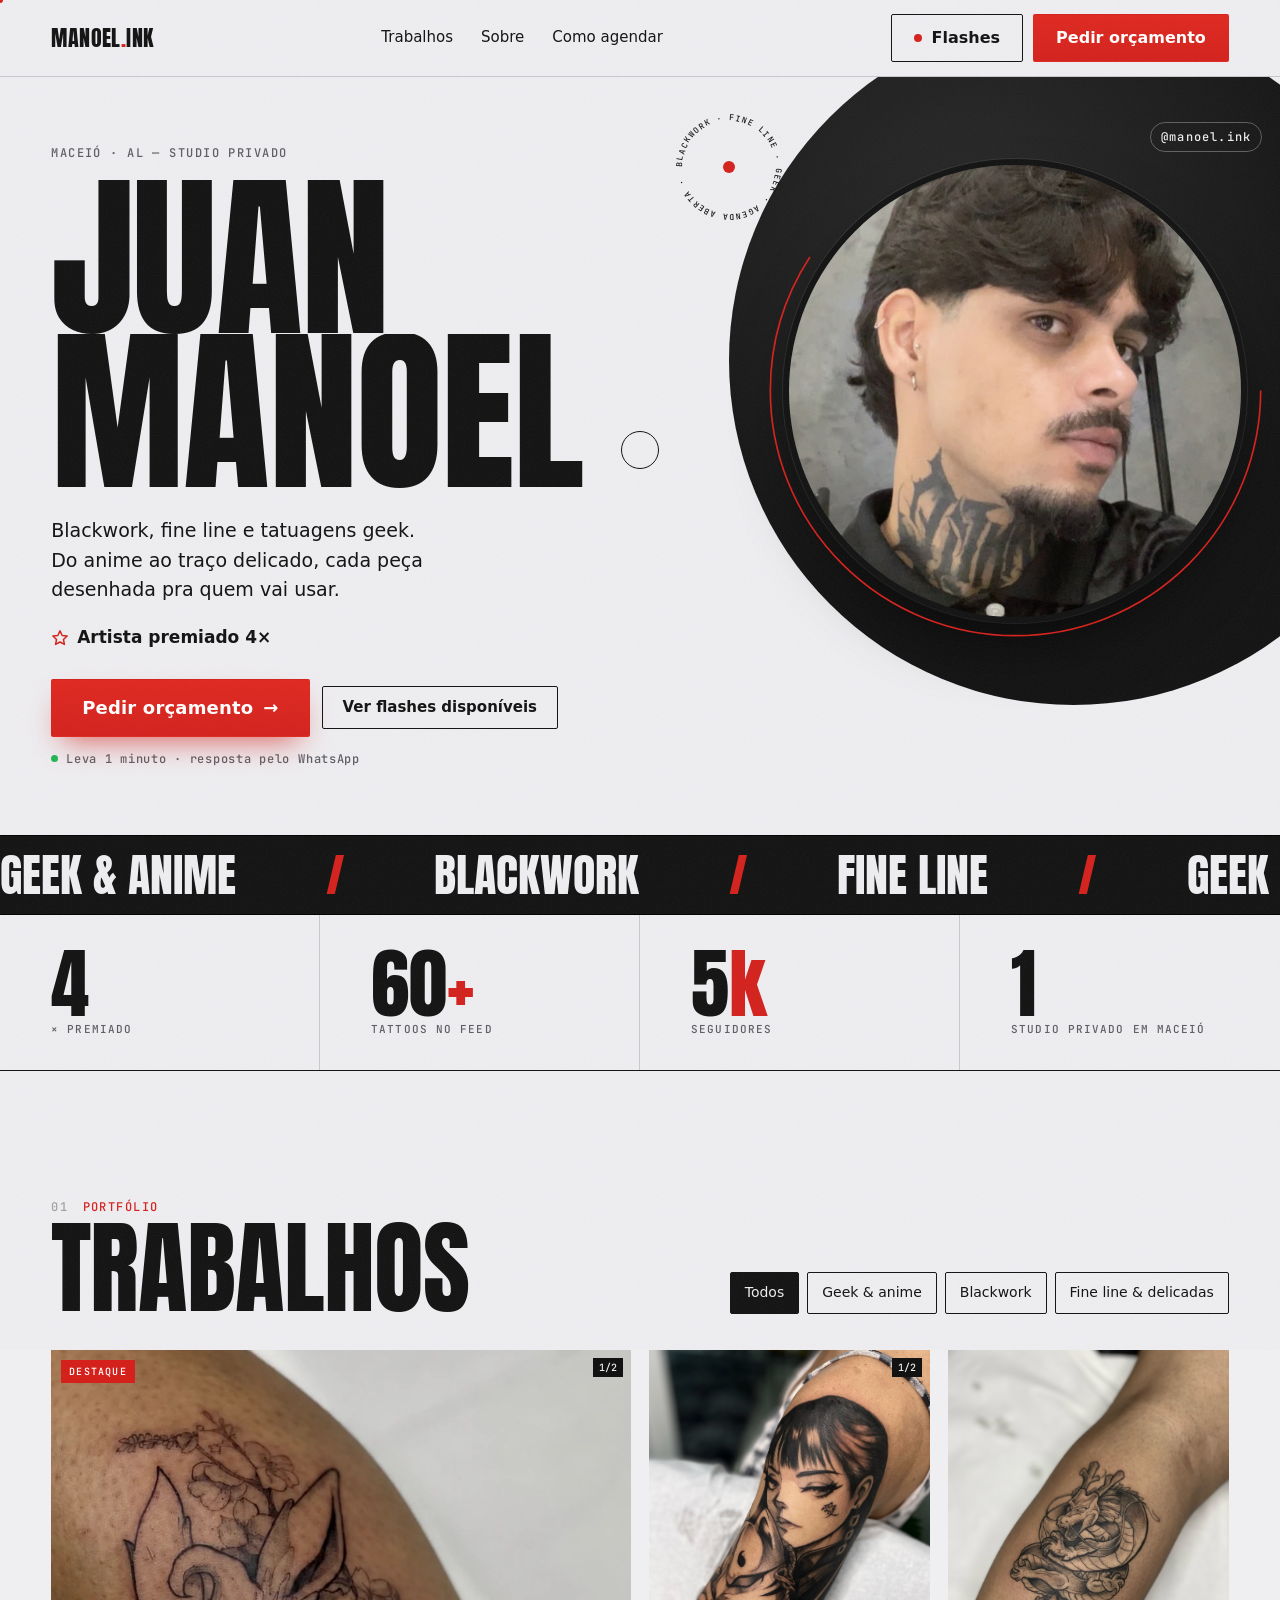
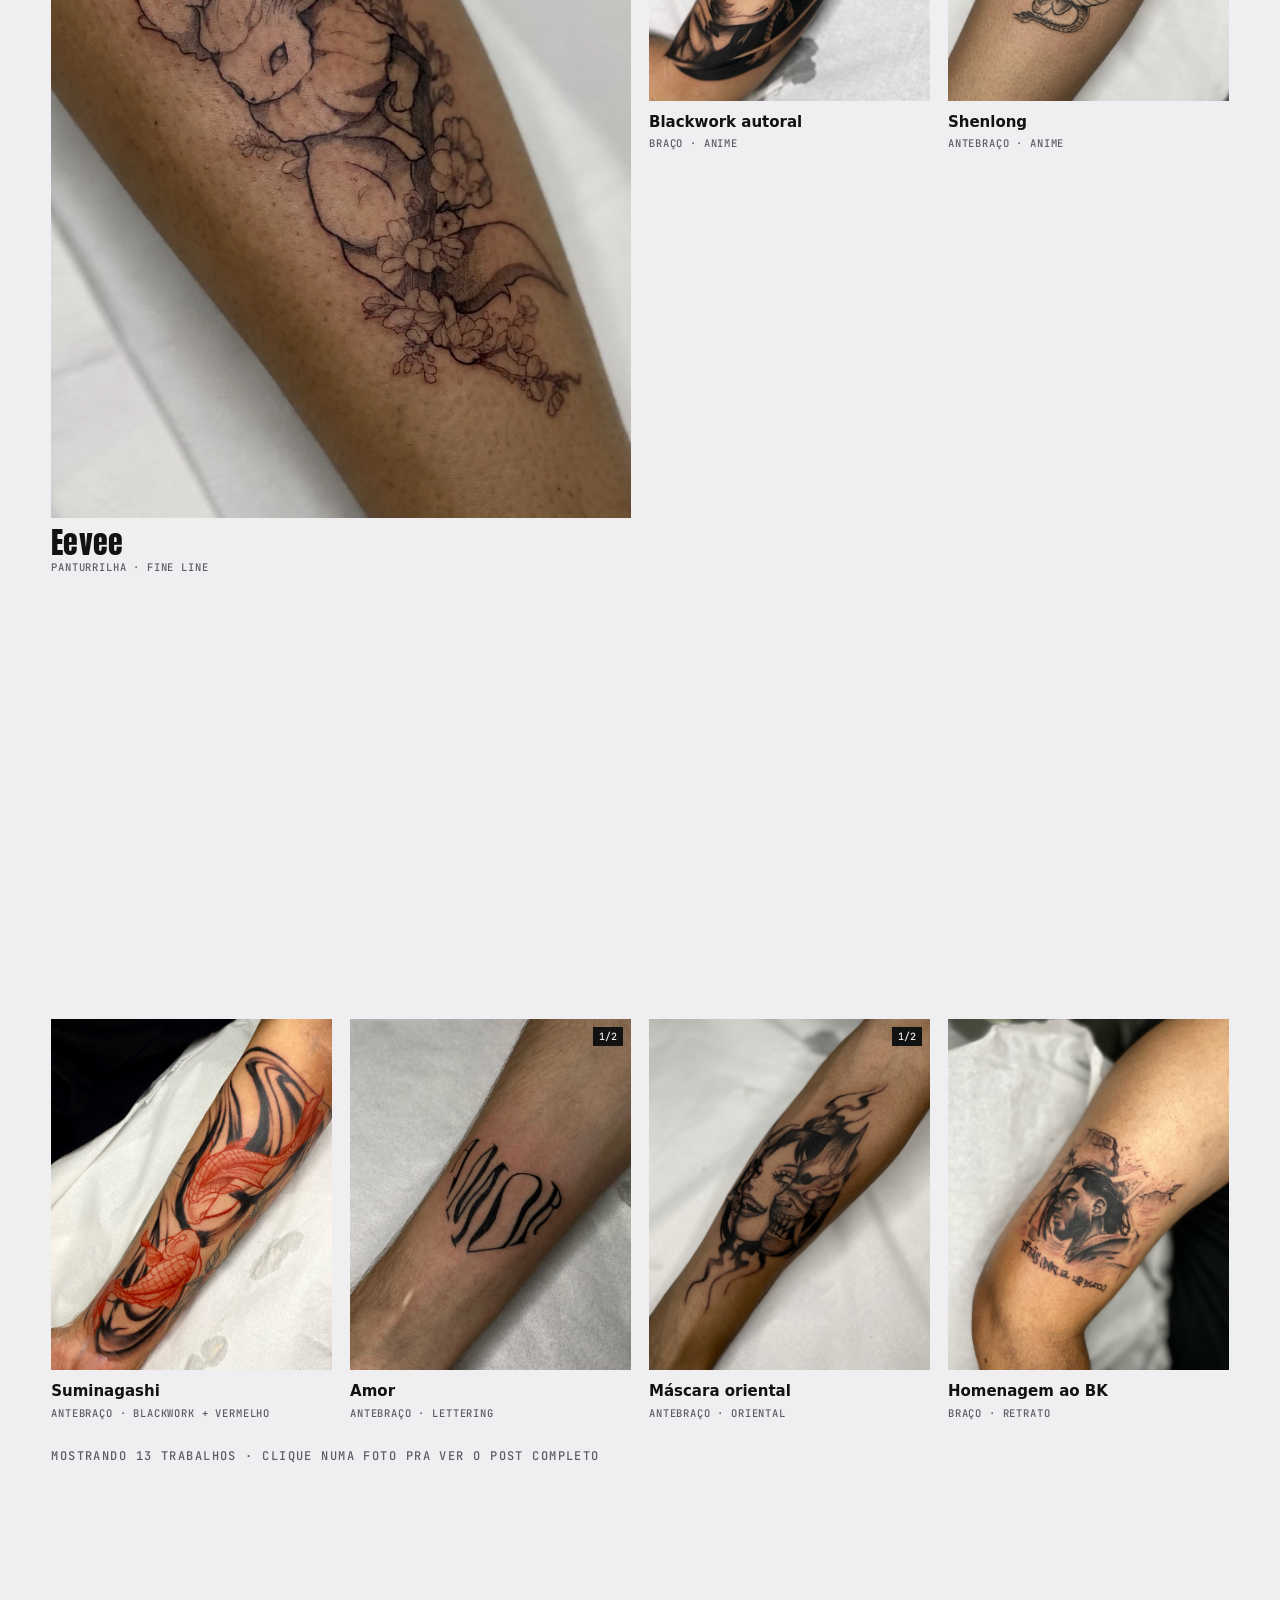
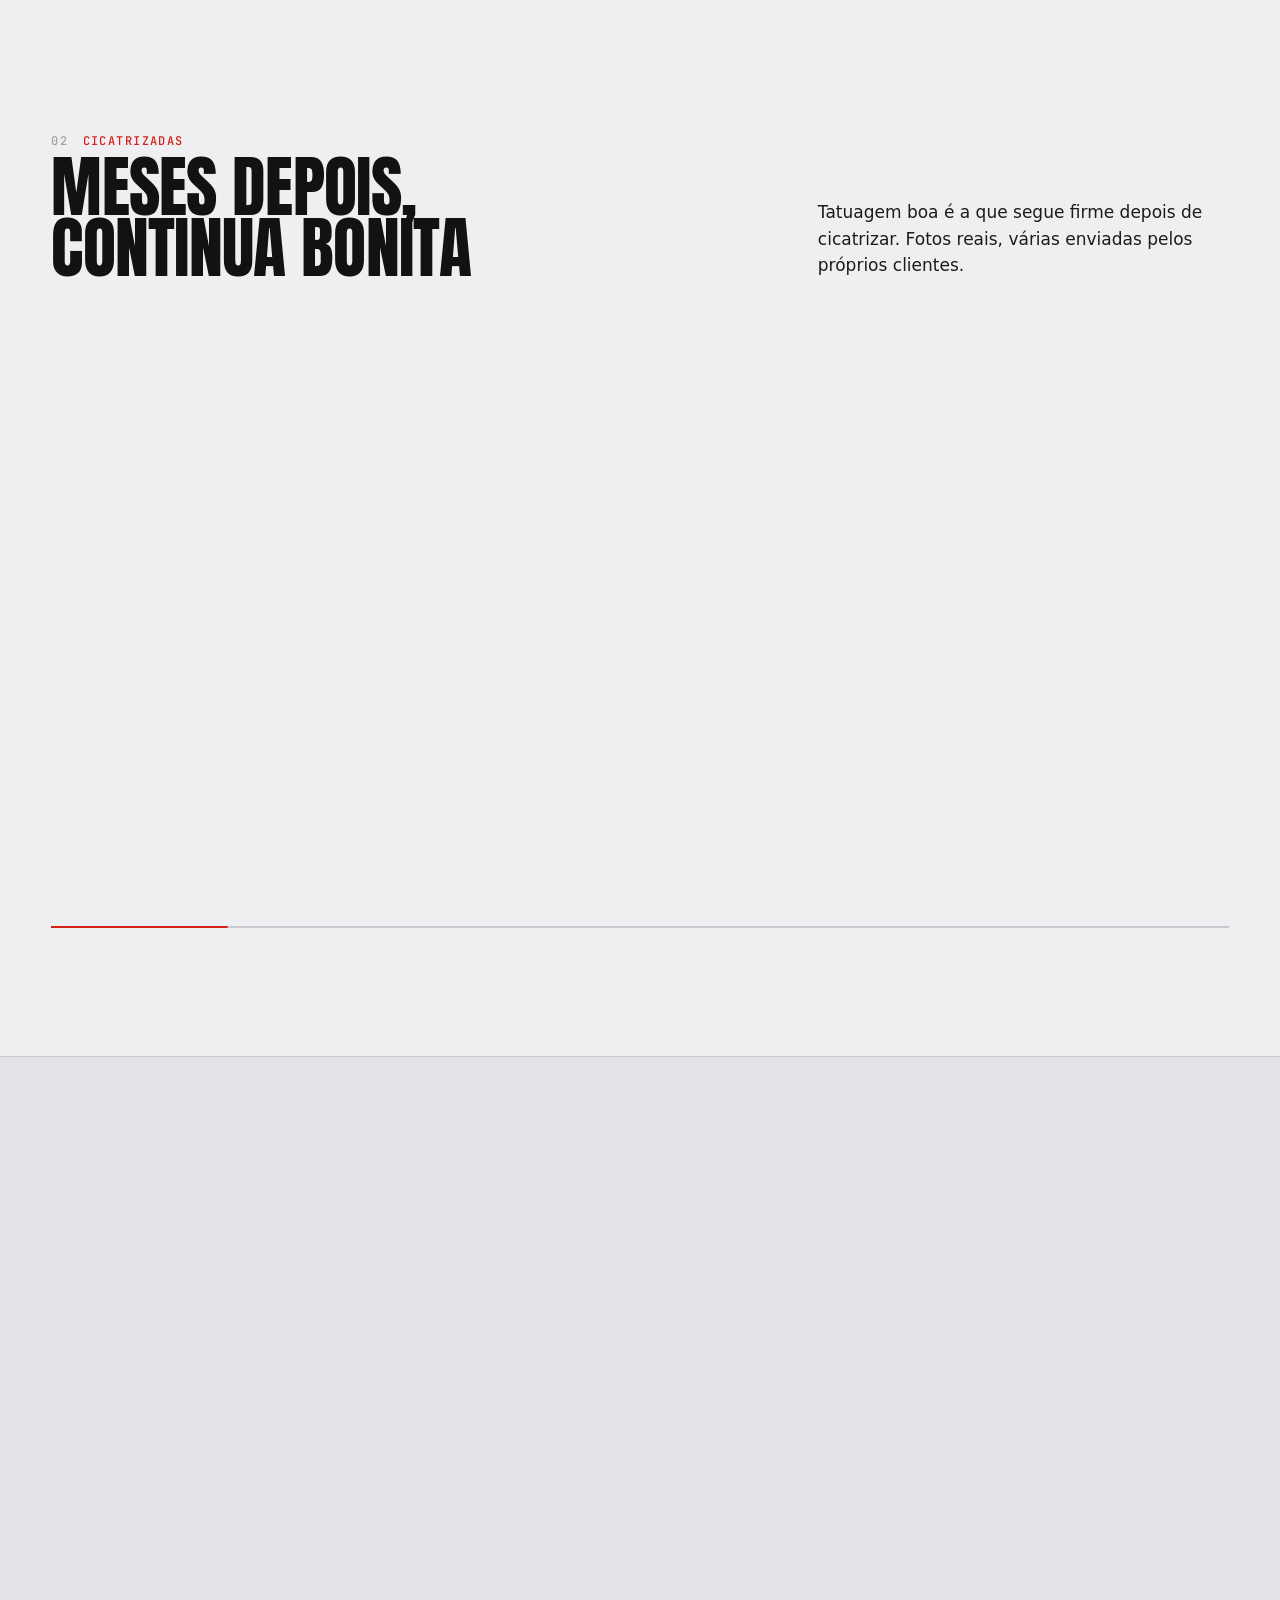
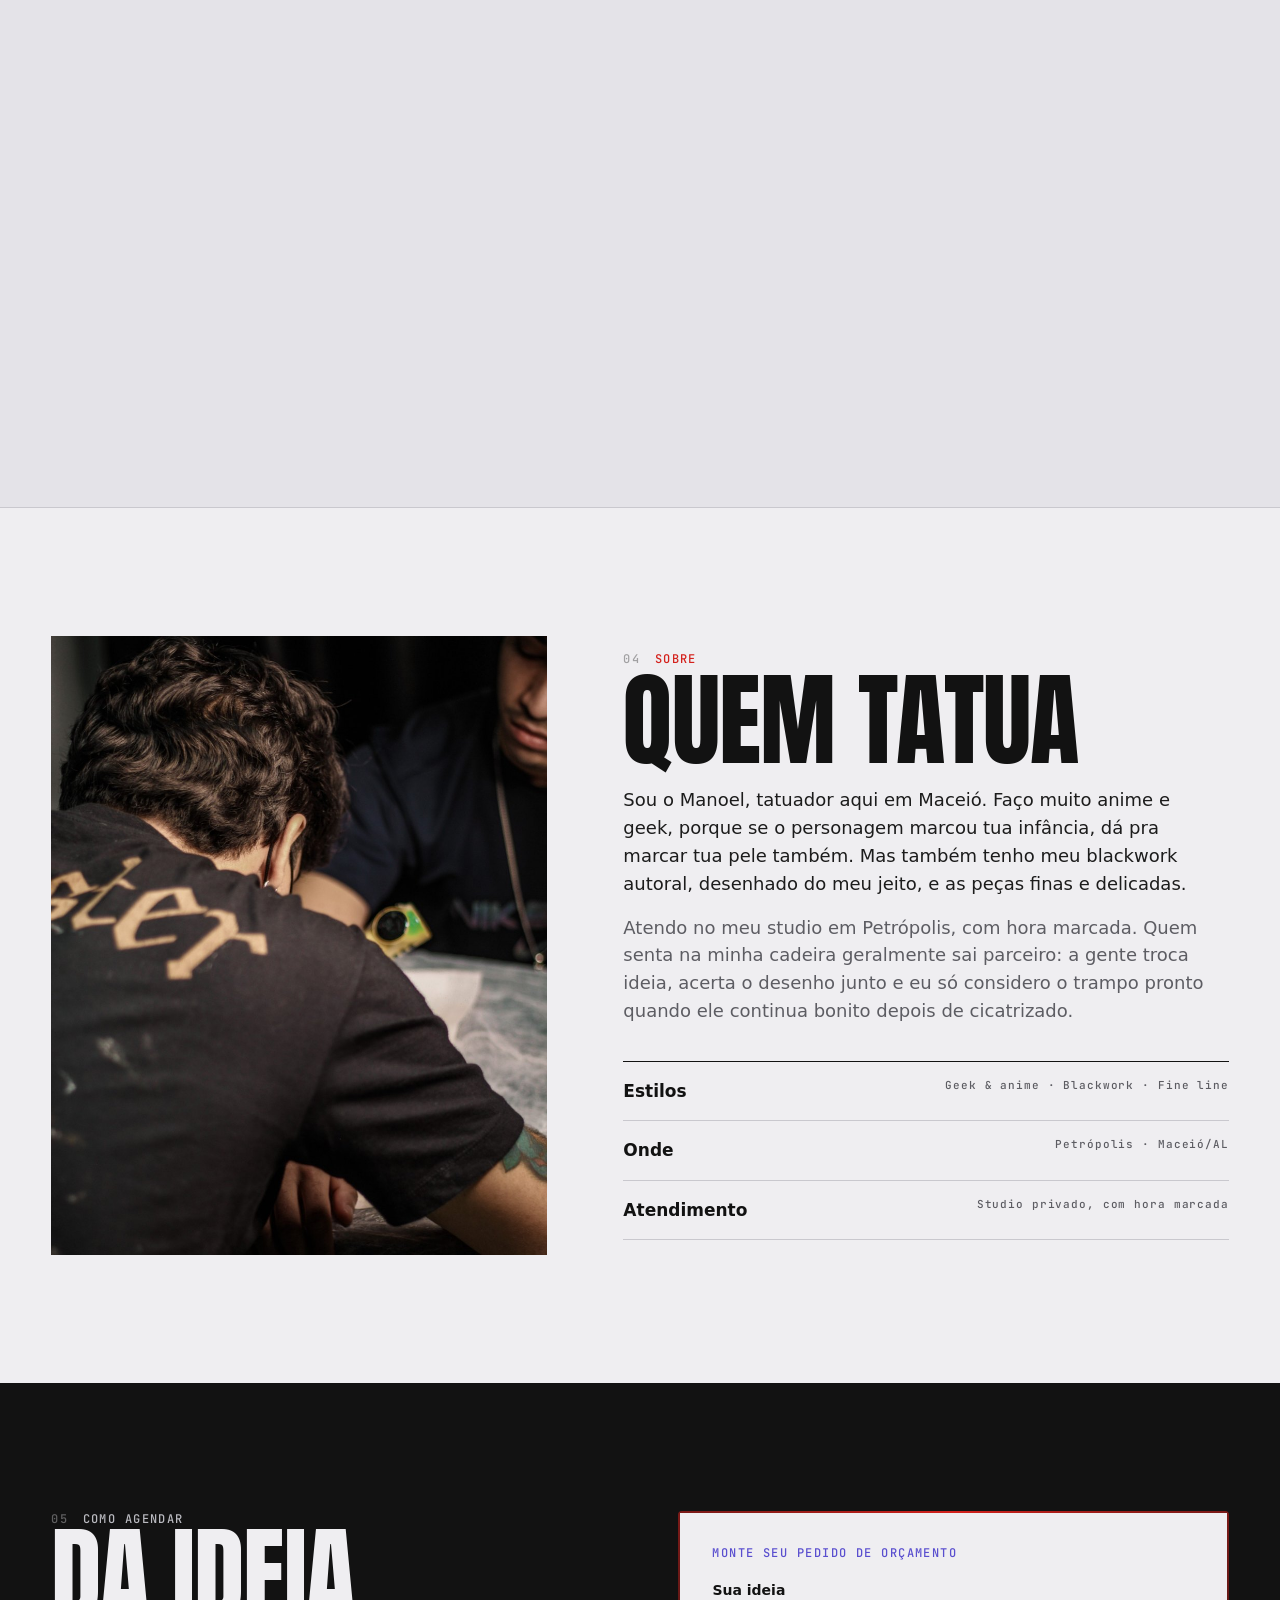
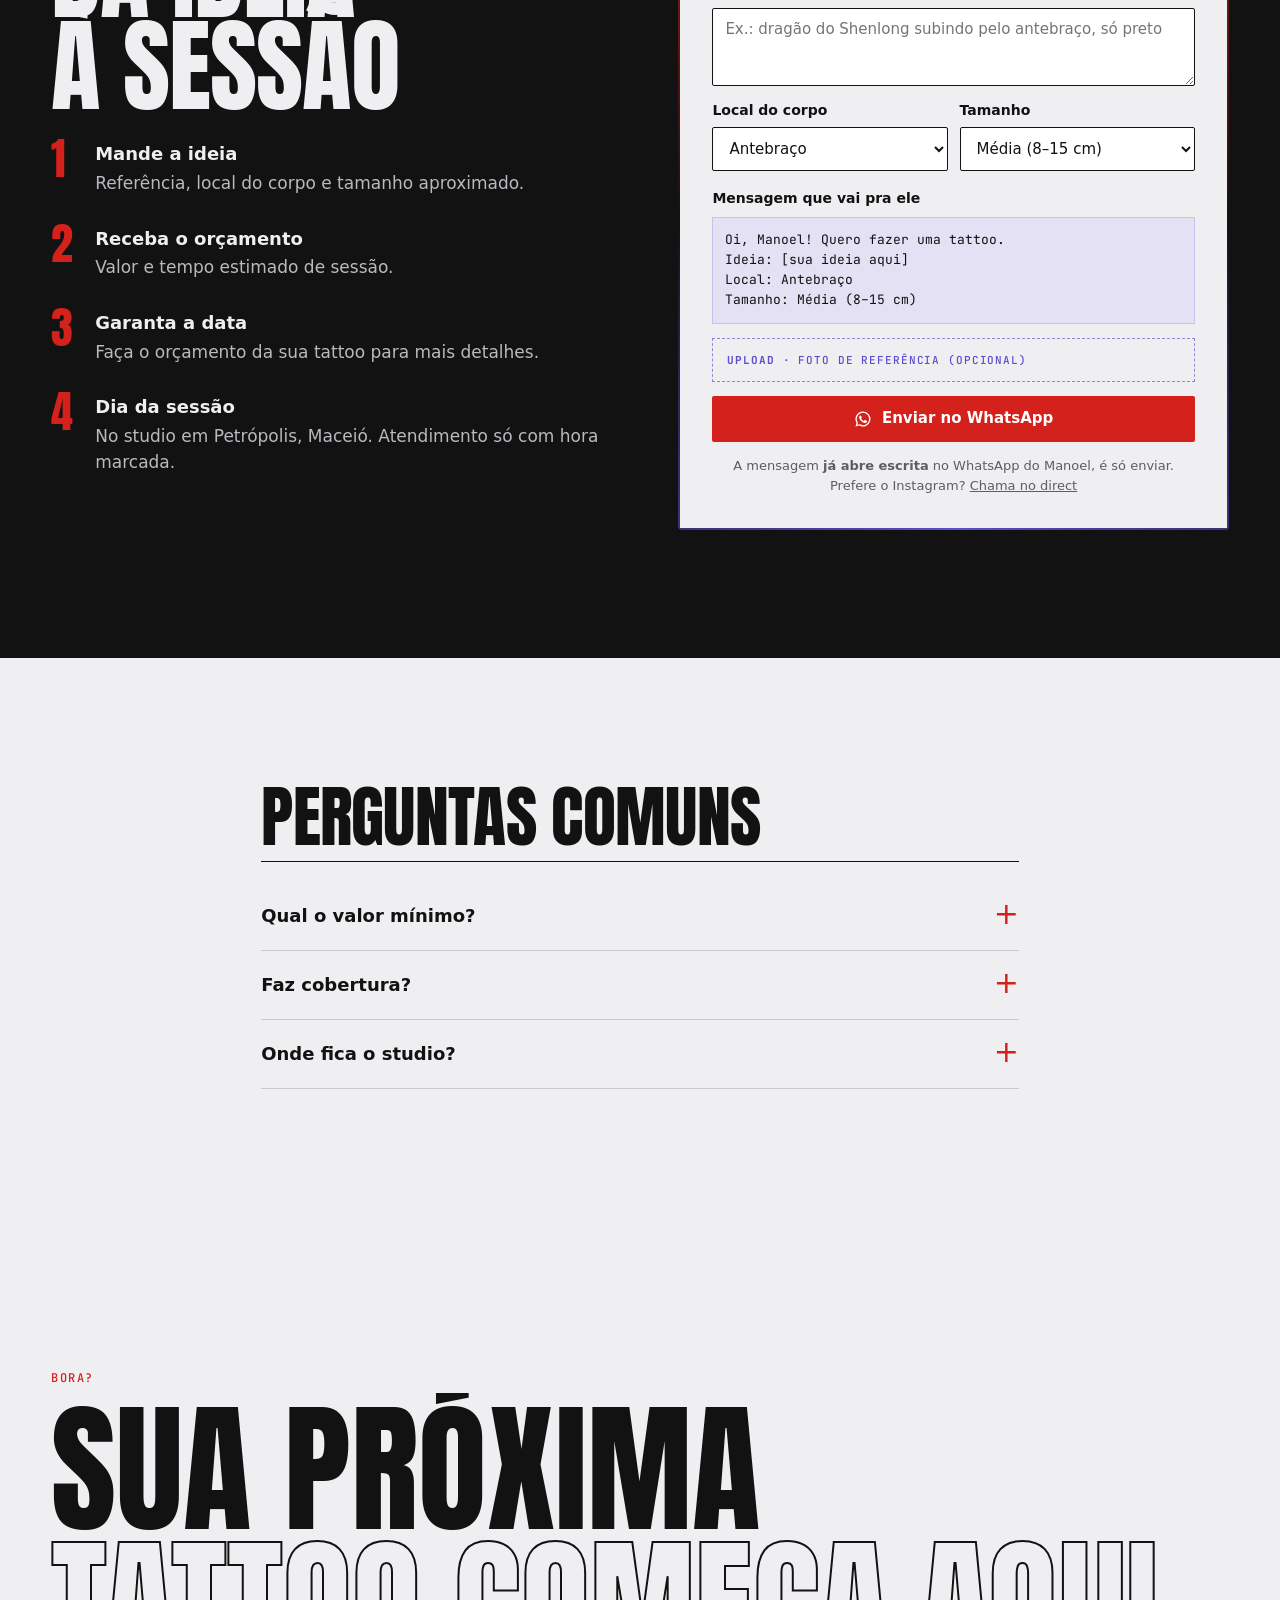
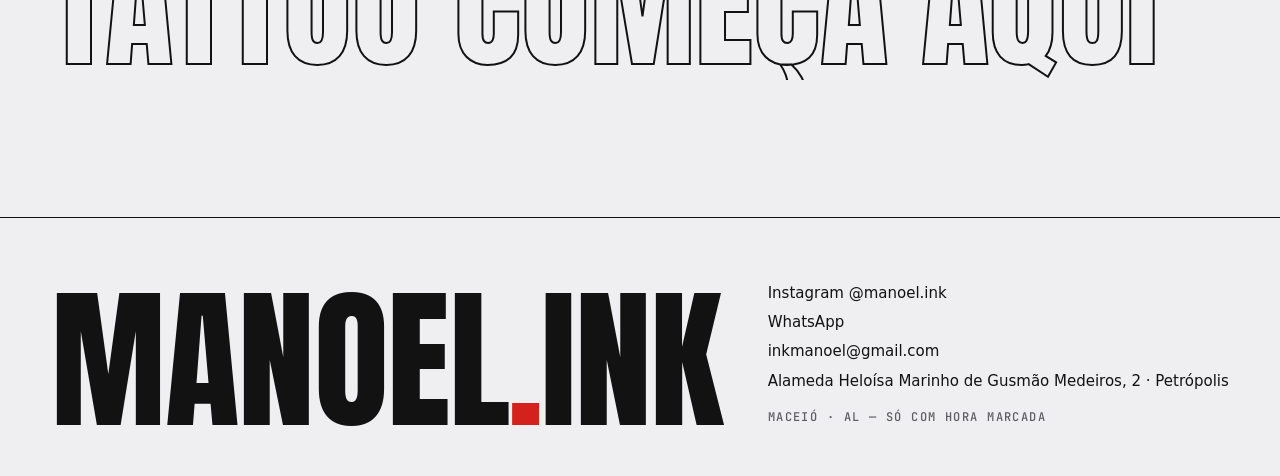
==== commit da4e2cdb: "Celular: foto ao lado do nome, igual ao PC (pedido do Manoel) Co-Authored-By: Claude Opus 5.5 <norep" ====
--- a/manoel-ink/index.html
+++ b/manoel-ink/index.html
@@ -27,7 +27,7 @@
   <link rel="preconnect" href="https://fonts.gstatic.com" crossorigin>
   <link href="https://fonts.googleapis.com/css2?family=Anton&family=JetBrains+Mono:wght@400;500&display=swap" rel="stylesheet">
   <link href="https://api.fontshare.com/v2/css?f[]=satoshi@400,500,700&display=swap" rel="stylesheet">
-  <link rel="stylesheet" href="style.css?v=20261009d">
+  <link rel="stylesheet" href="style.css?v=20261009g">
 </head>
 <body>
   <div class="grain" aria-hidden="true"></div>
@@ -278,6 +278,6 @@
     <button class="lb-nav lb-next" id="lbNext" aria-label="Próxima foto">→</button>
   </div>
 
-  <script src="script.js?v=20261009d"></script>
+  <script src="script.js?v=20261009g"></script>
 </body>
 </html>
--- a/manoel-ink/style.css
+++ b/manoel-ink/style.css
@@ -721,3 +721,18 @@
 /* foto redonda dentro da bola preta: anel fino e sombra pra destacar */
 img.hero-photo { box-shadow: 0 0 0 6px #121212, 0 0 0 7px rgba(255,255,255,.08), 0 30px 60px -10px rgba(0,0,0,.7); }
 .hero-visual .arc { color: var(--red); z-index: 3; }
+
+/* =========================================================
+   CELULAR: foto do lado do nome, igual ao PC
+   ========================================================= */
+@media (max-width: 860px) {
+  .hero { position: relative; display: block; padding: 0 var(--gutter); }
+  .hero-text { position: relative; z-index: 2; padding-top: 34px; }
+  .hero-title { font-size: min(14.2vw, 110px); min-height: calc(min(46vw, 380px) - 30px); margin-bottom: 20px; }
+  .hero-visual {
+    position: absolute; z-index: 1; top: 46px; right: 0;
+    width: min(46vw, 380px); height: min(46vw, 380px); margin: 0;
+  }
+  .hero-visual .orb { left: 8%; top: 0; width: 100%; }
+  .hero-visual .badge-spin { display: none; }
+}
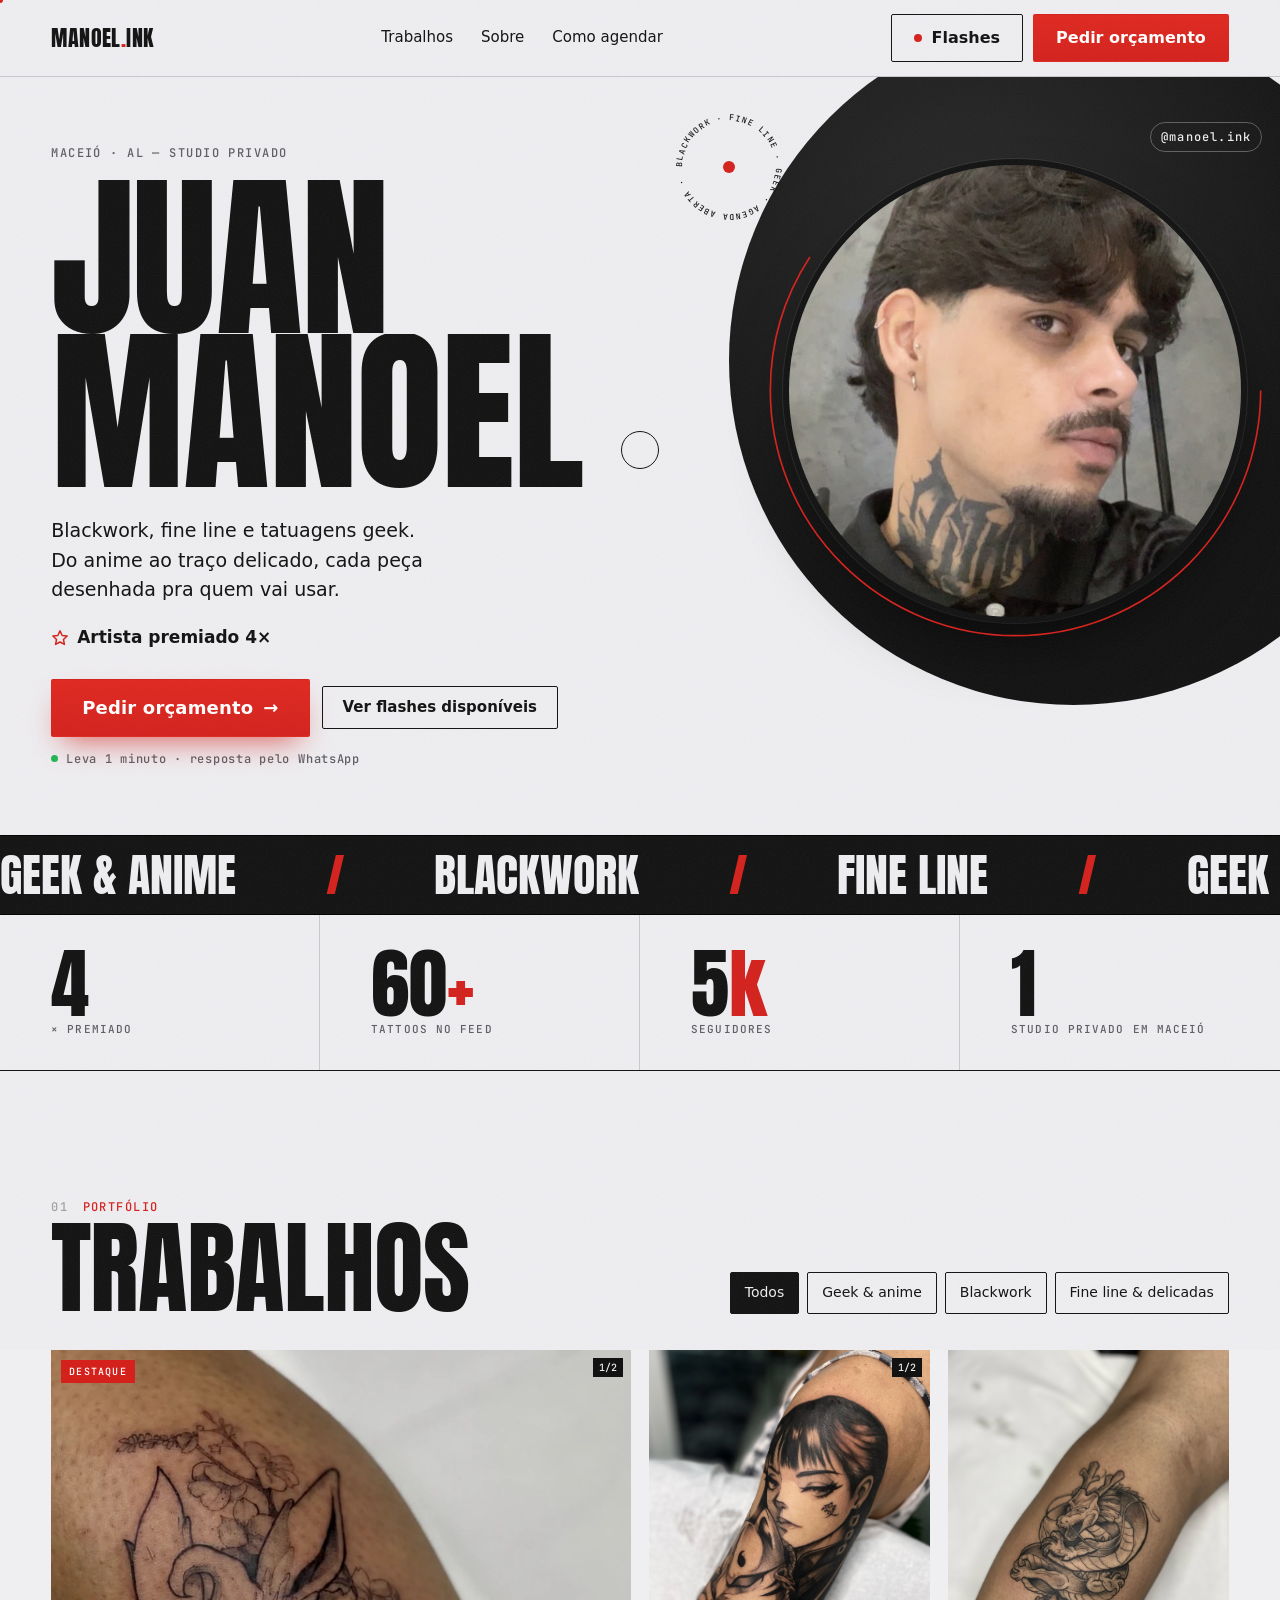
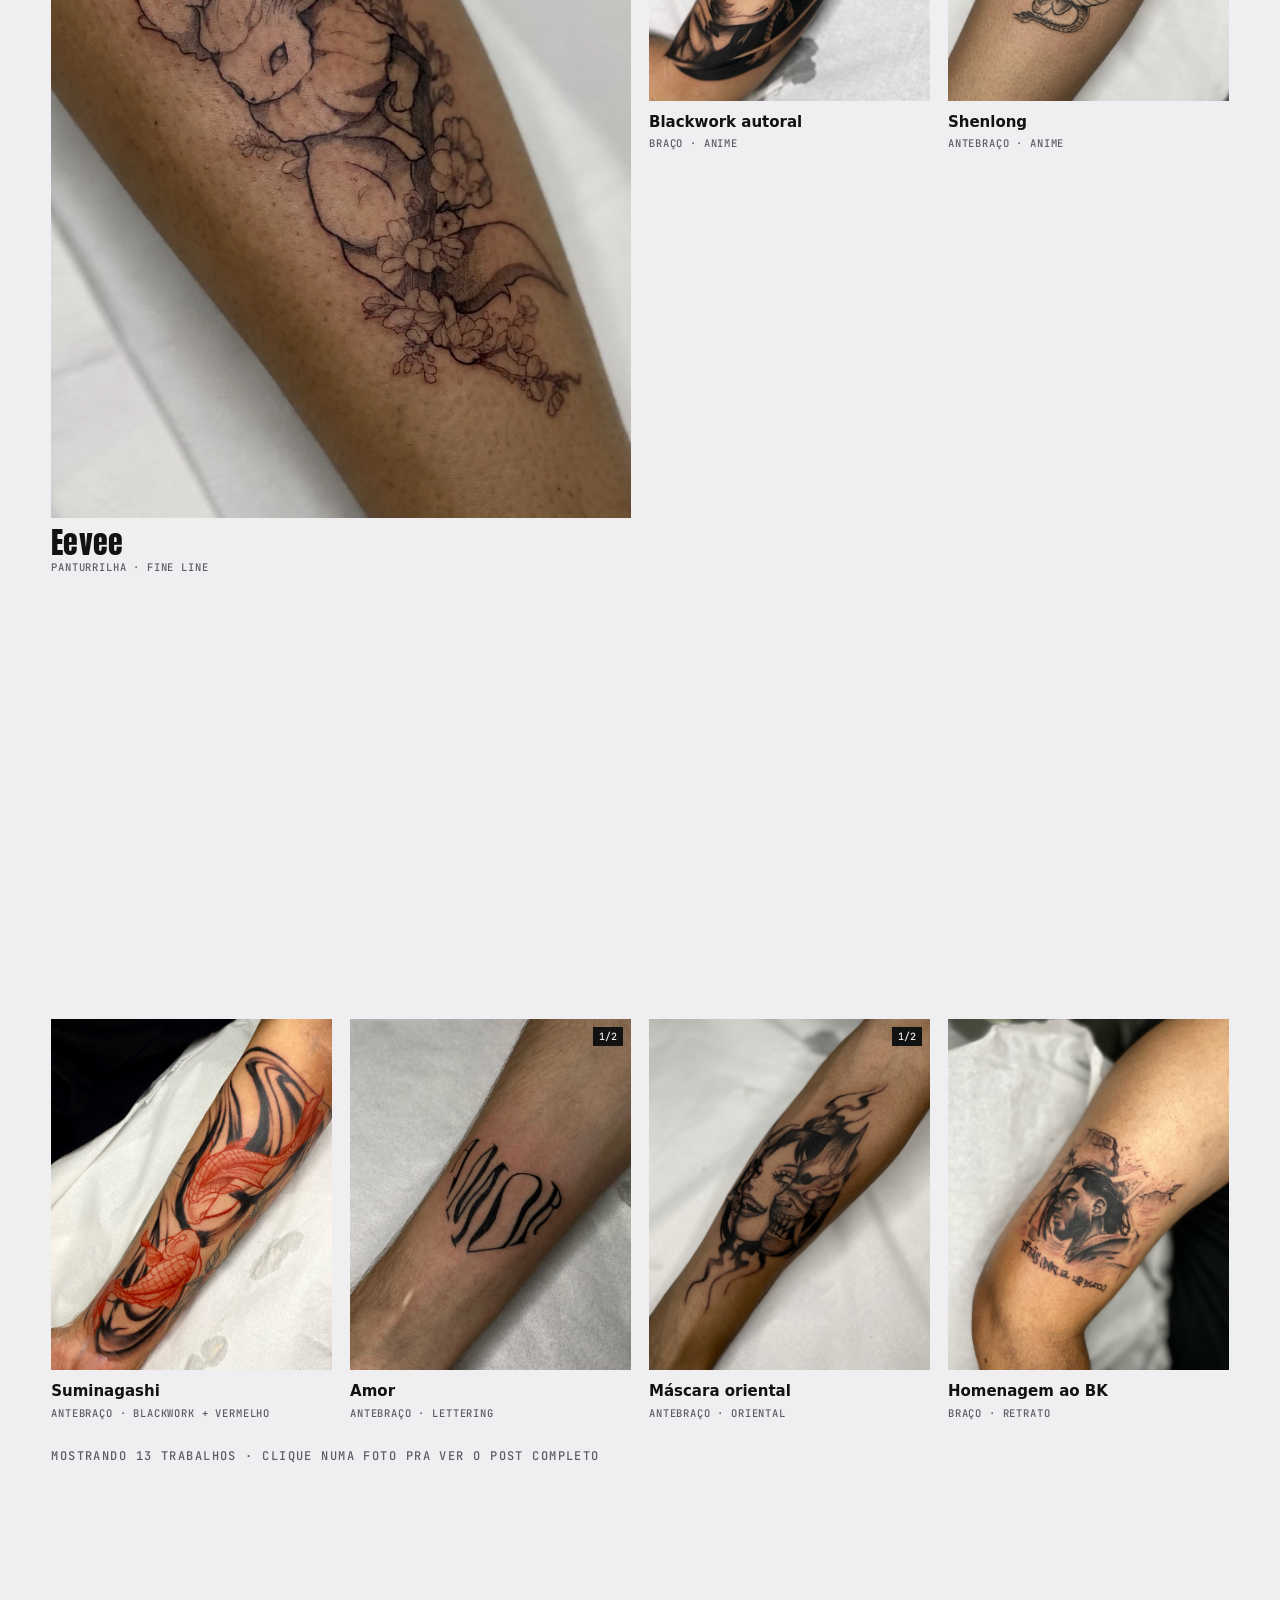
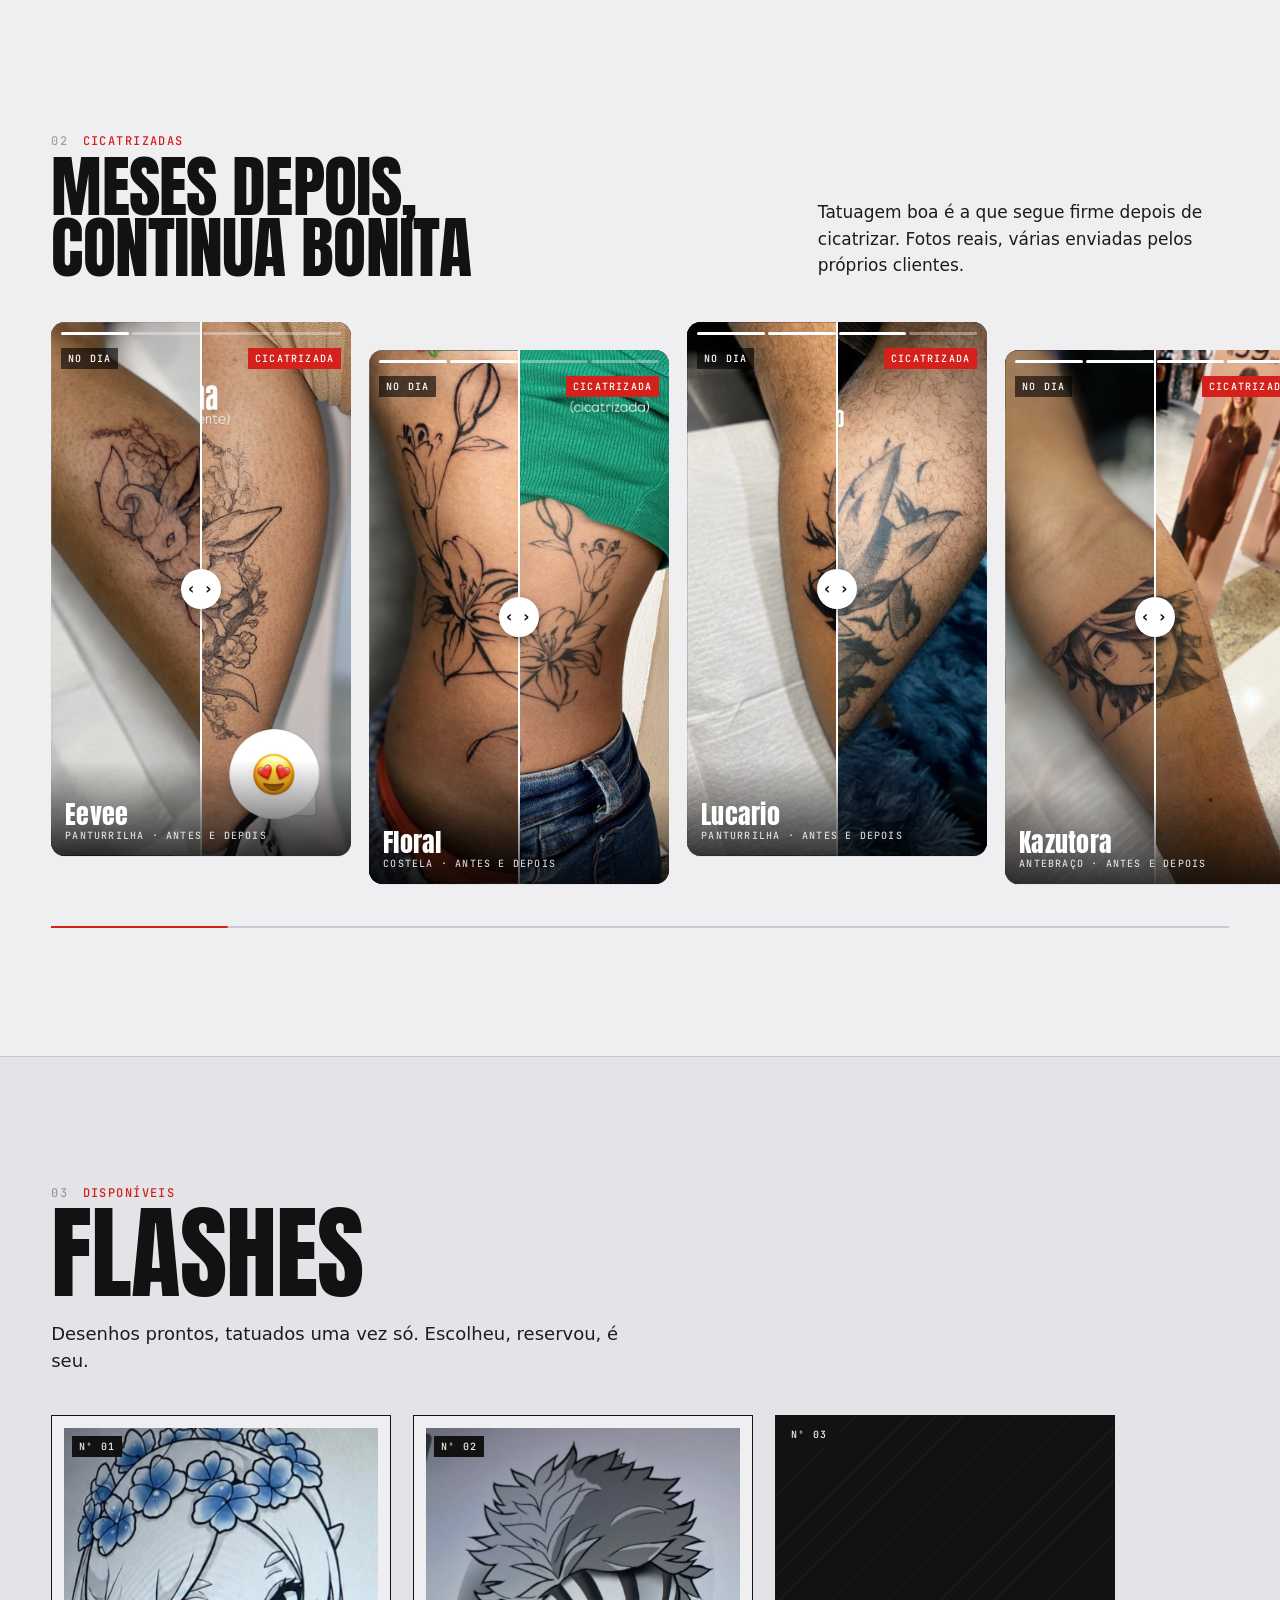
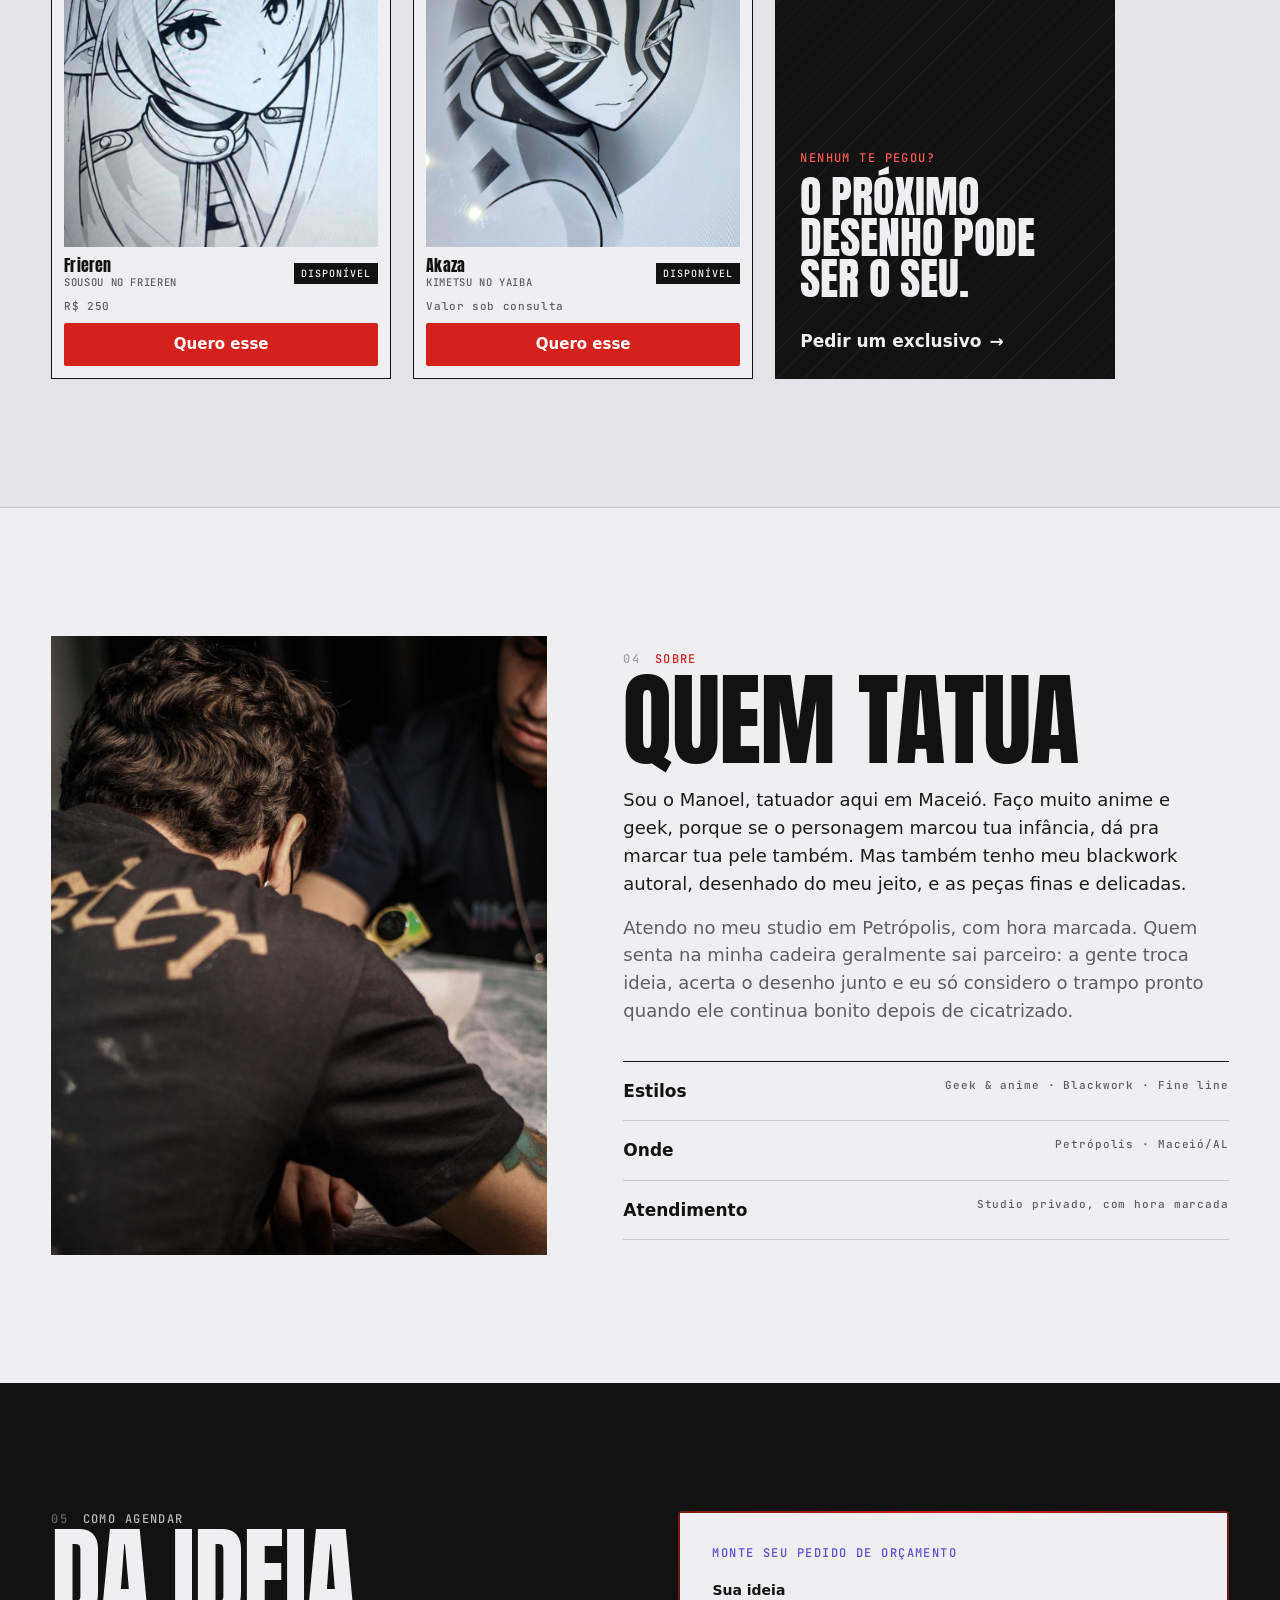
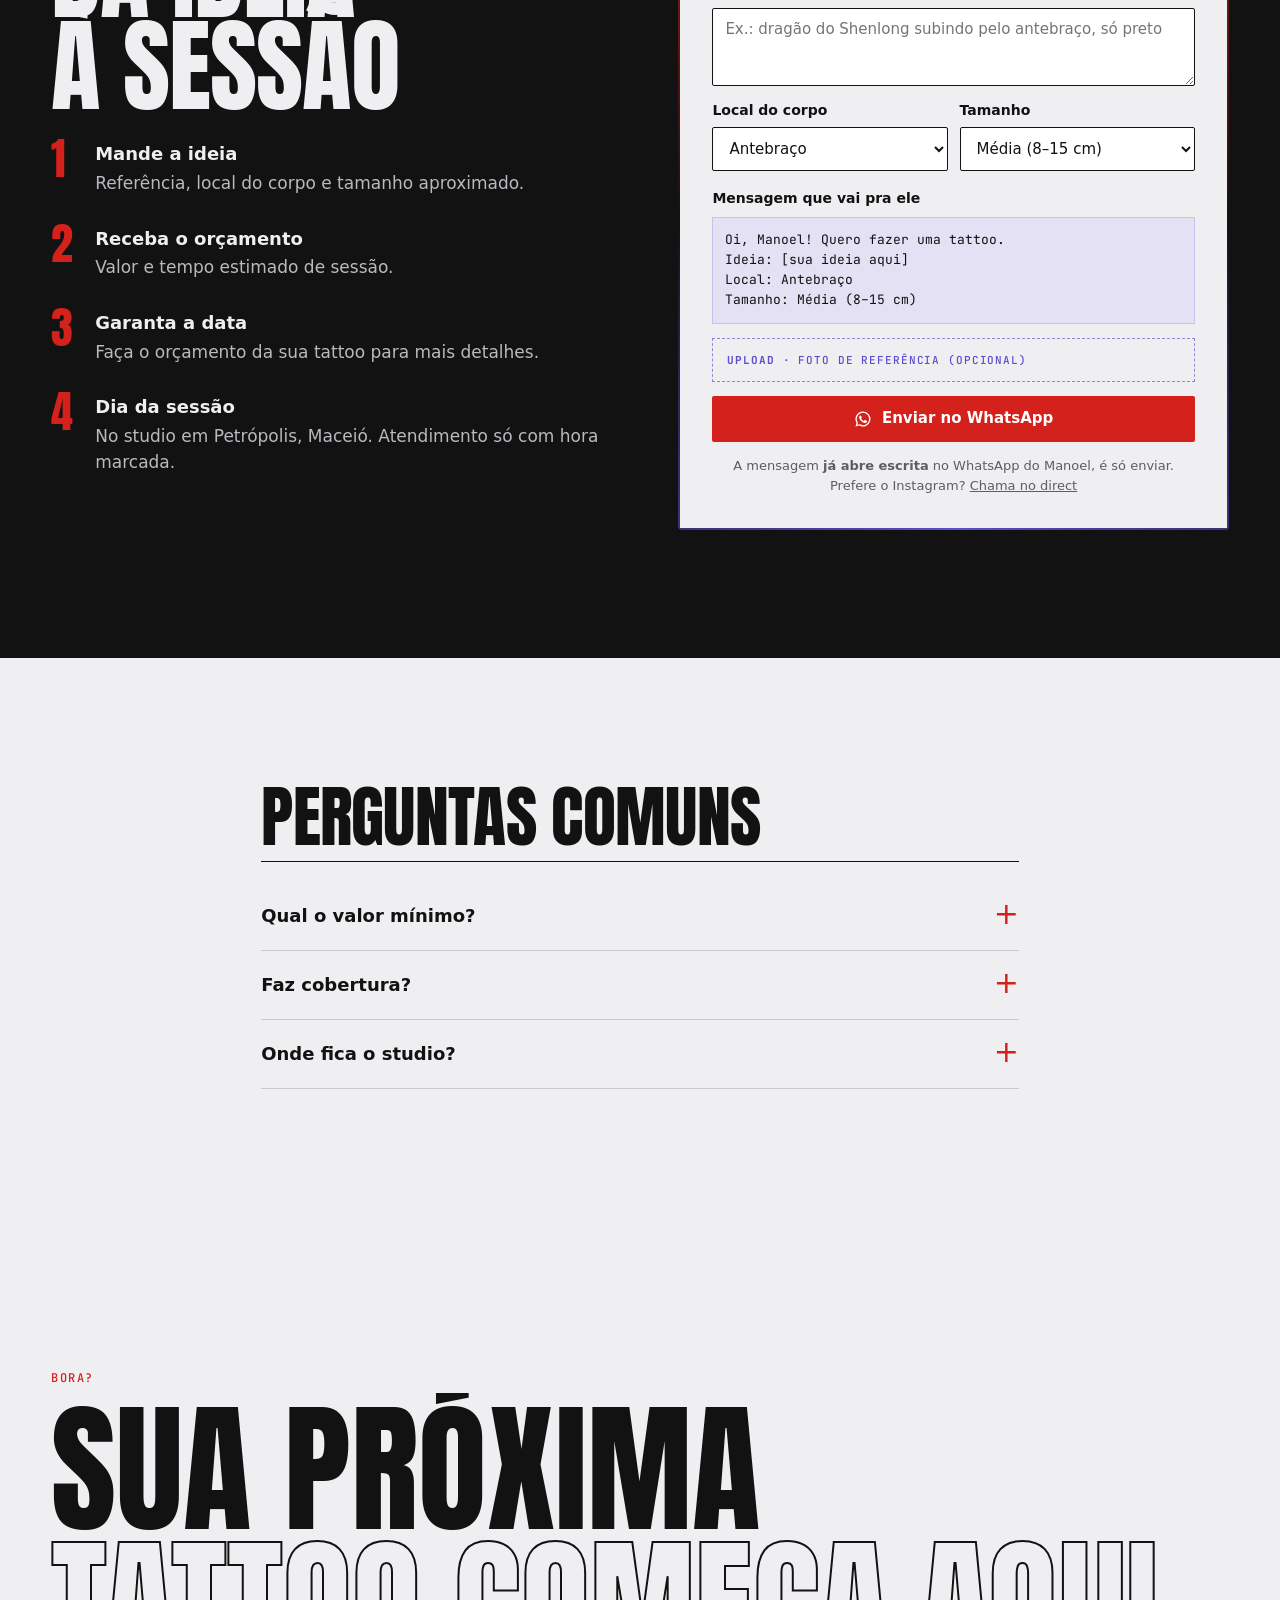
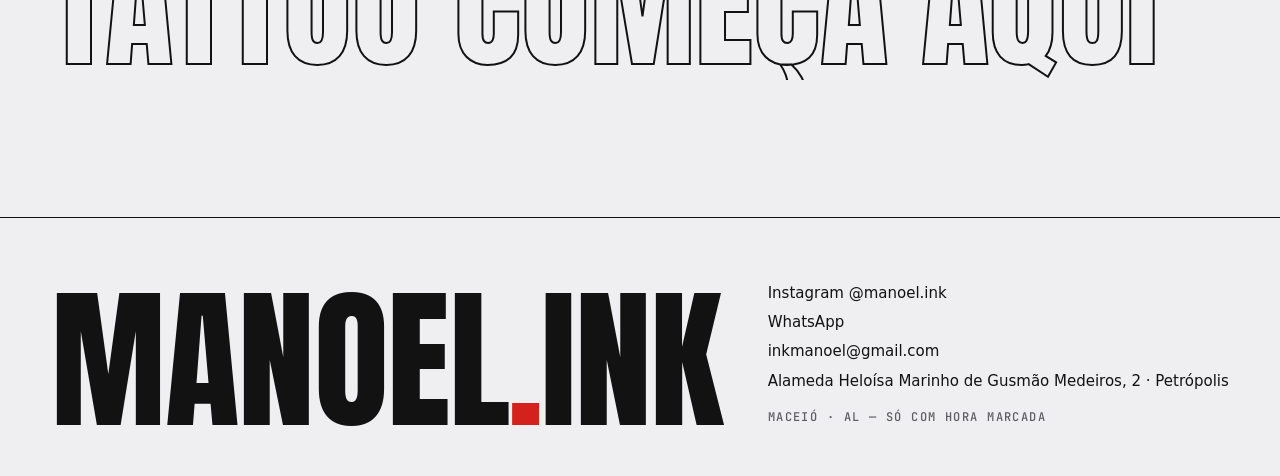
==== commit 5430f60a: "Celular: bola preta saindo do canto de cima à direita, foto menor dentro Co-Authored-By: Claude Opus" ====
--- a/manoel-ink/index.html
+++ b/manoel-ink/index.html
@@ -27,7 +27,7 @@
   <link rel="preconnect" href="https://fonts.gstatic.com" crossorigin>
   <link href="https://fonts.googleapis.com/css2?family=Anton&family=JetBrains+Mono:wght@400;500&display=swap" rel="stylesheet">
   <link href="https://api.fontshare.com/v2/css?f[]=satoshi@400,500,700&display=swap" rel="stylesheet">
-  <link rel="stylesheet" href="style.css?v=20261009g">
+  <link rel="stylesheet" href="style.css?v=20261009j">
 </head>
 <body>
   <div class="grain" aria-hidden="true"></div>
@@ -278,6 +278,6 @@
     <button class="lb-nav lb-next" id="lbNext" aria-label="Próxima foto">→</button>
   </div>
 
-  <script src="script.js?v=20261009g"></script>
+  <script src="script.js?v=20261009j"></script>
 </body>
 </html>
--- a/manoel-ink/style.css
+++ b/manoel-ink/style.css
@@ -417,7 +417,7 @@
 @media (hover: hover) and (pointer: fine) {
   body.has-cursor, body.has-cursor a, body.has-cursor button, body.has-cursor .healed-strip { cursor: none; }
 }
-@media not ((hover: hover) and (pointer: fine)) { .cursor, .cursor-dot { display: none; } }
+@media (hover: none), (pointer: coarse) { .cursor, .cursor-dot { display: none; } }
 
 /* ink splash on click */
 .ink {
@@ -723,16 +723,16 @@
 .hero-visual .arc { color: var(--red); z-index: 3; }
 
 /* =========================================================
-   CELULAR: foto do lado do nome, igual ao PC
+   CELULAR: bola preta enorme saindo do canto de cima à direita
+   (centro fora da tela) e a foto como círculo menor dentro dela
    ========================================================= */
 @media (max-width: 860px) {
   .hero { position: relative; display: block; padding: 0 var(--gutter); }
   .hero-text { position: relative; z-index: 2; padding-top: 34px; }
-  .hero-title { font-size: min(14.2vw, 110px); min-height: calc(min(46vw, 380px) - 30px); margin-bottom: 20px; }
-  .hero-visual {
-    position: absolute; z-index: 1; top: 46px; right: 0;
-    width: min(46vw, 380px); height: min(46vw, 380px); margin: 0;
-  }
-  .hero-visual .orb { left: 8%; top: 0; width: 100%; }
+  .hero-text .eyebrow { max-width: 40vw; }
+  .hero-title { font-size: min(13vw, 100px); margin-bottom: 20px; }
+  .hero-visual { position: absolute; z-index: 1; top: 0; left: 40vw; right: 0; width: auto; height: 90vw; margin: 0; }
+  /* círculo de raio 82vw com centro em (125vw, 5vw) a partir do topo do hero */
+  .hero-visual .orb { left: 3vw; top: -77vw; width: 164vw; max-width: none; }
   .hero-visual .badge-spin { display: none; }
 }
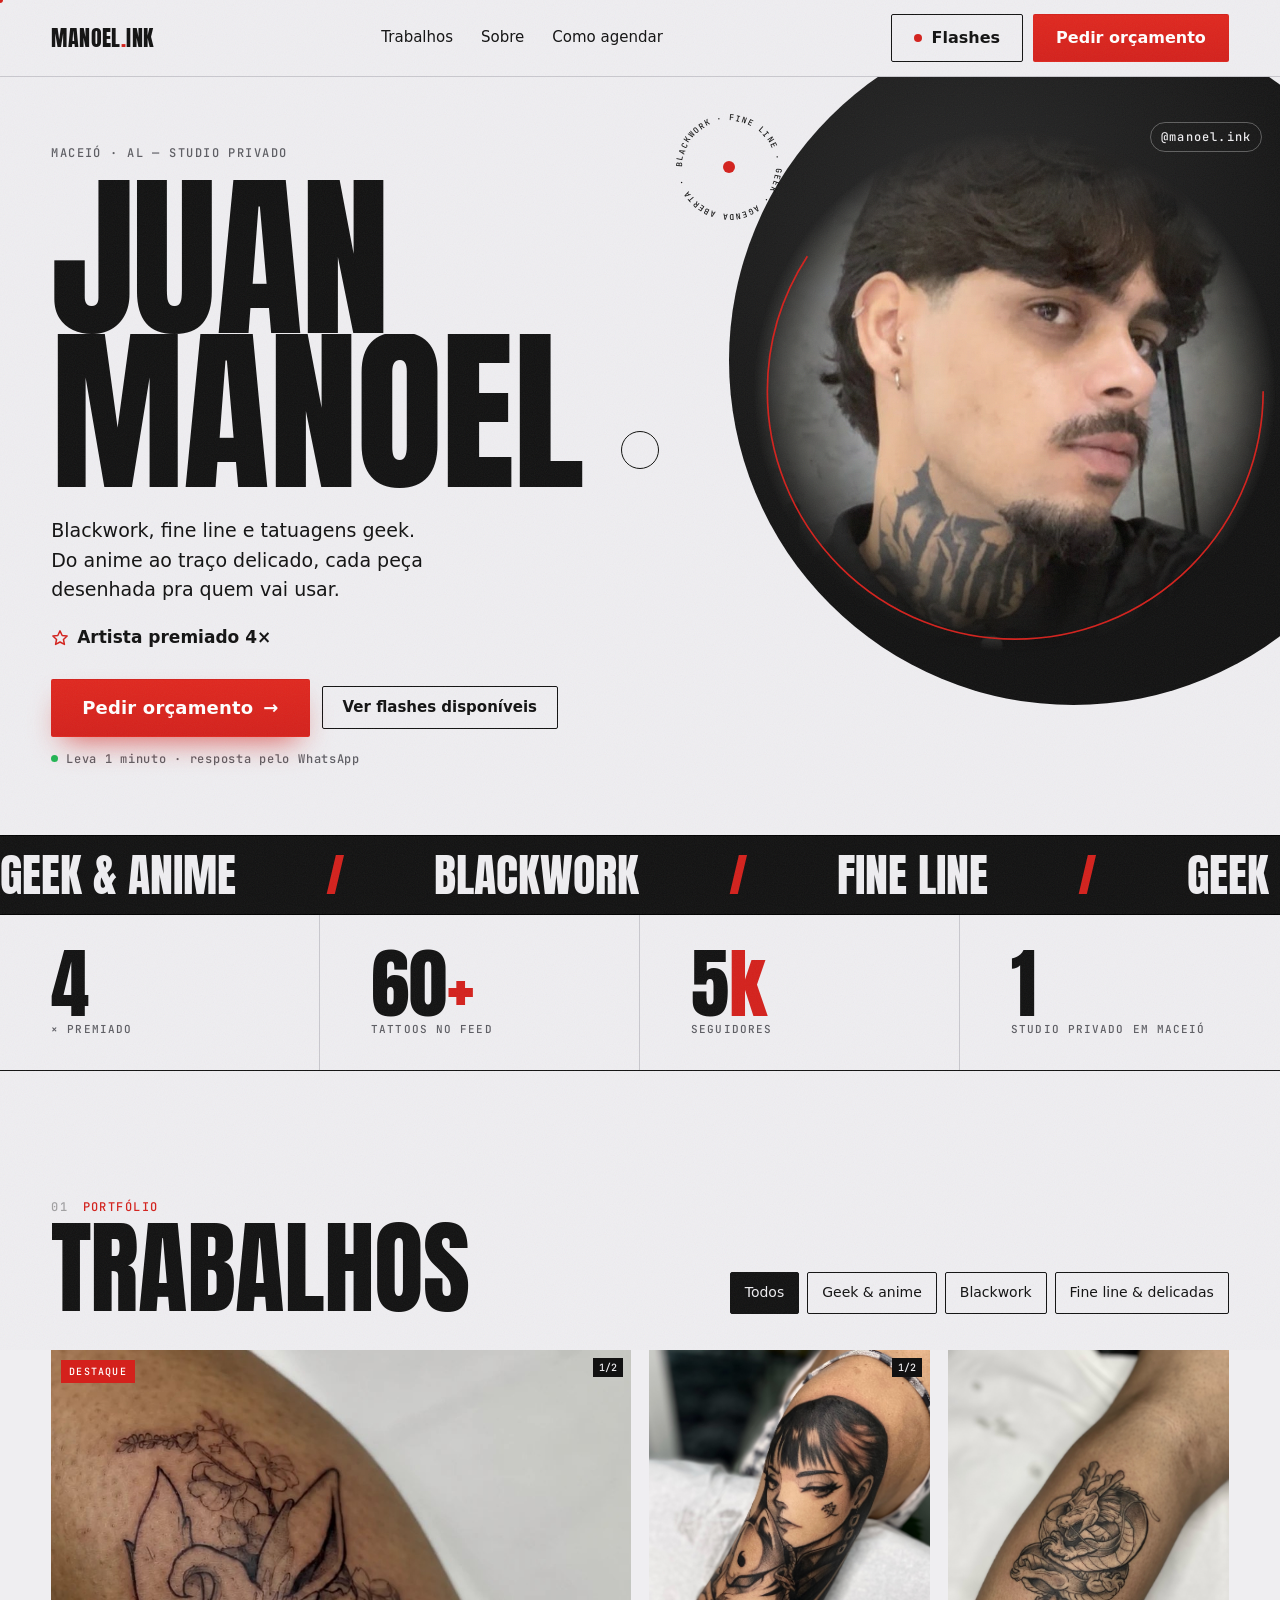
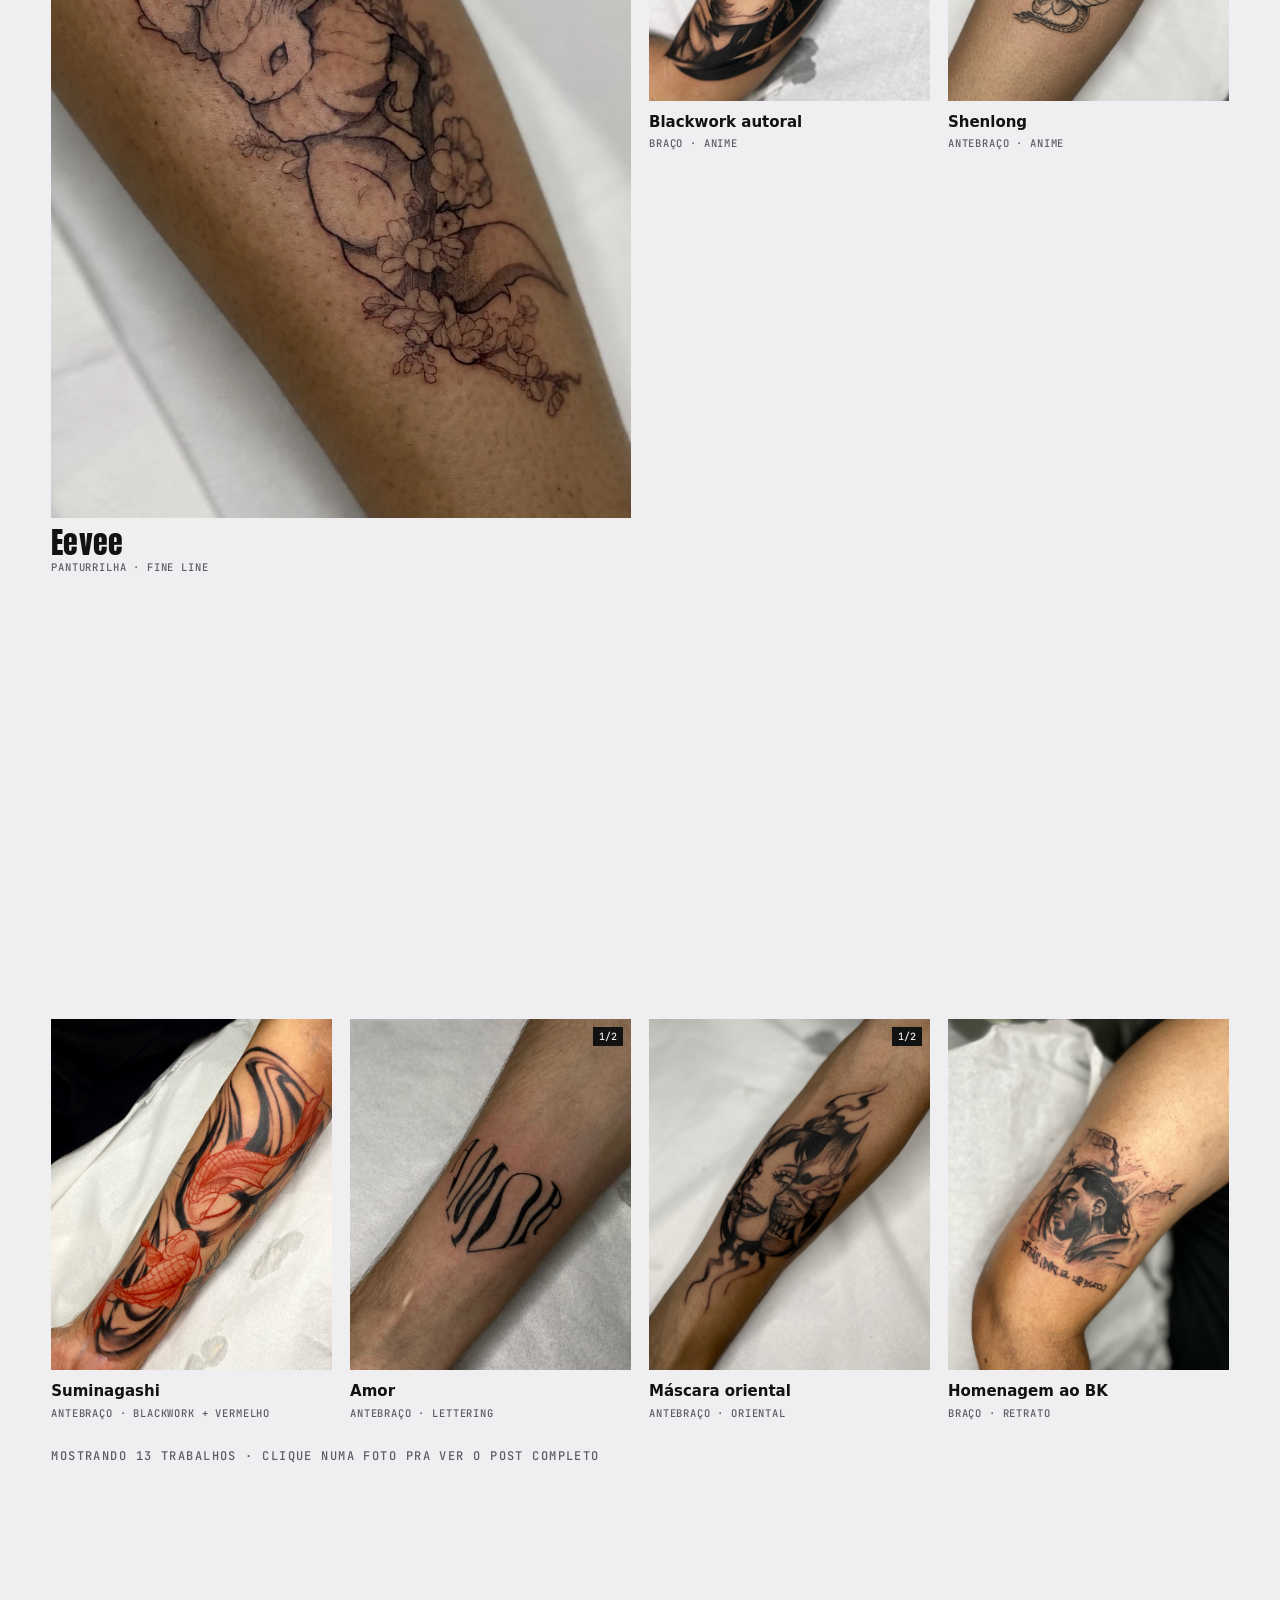
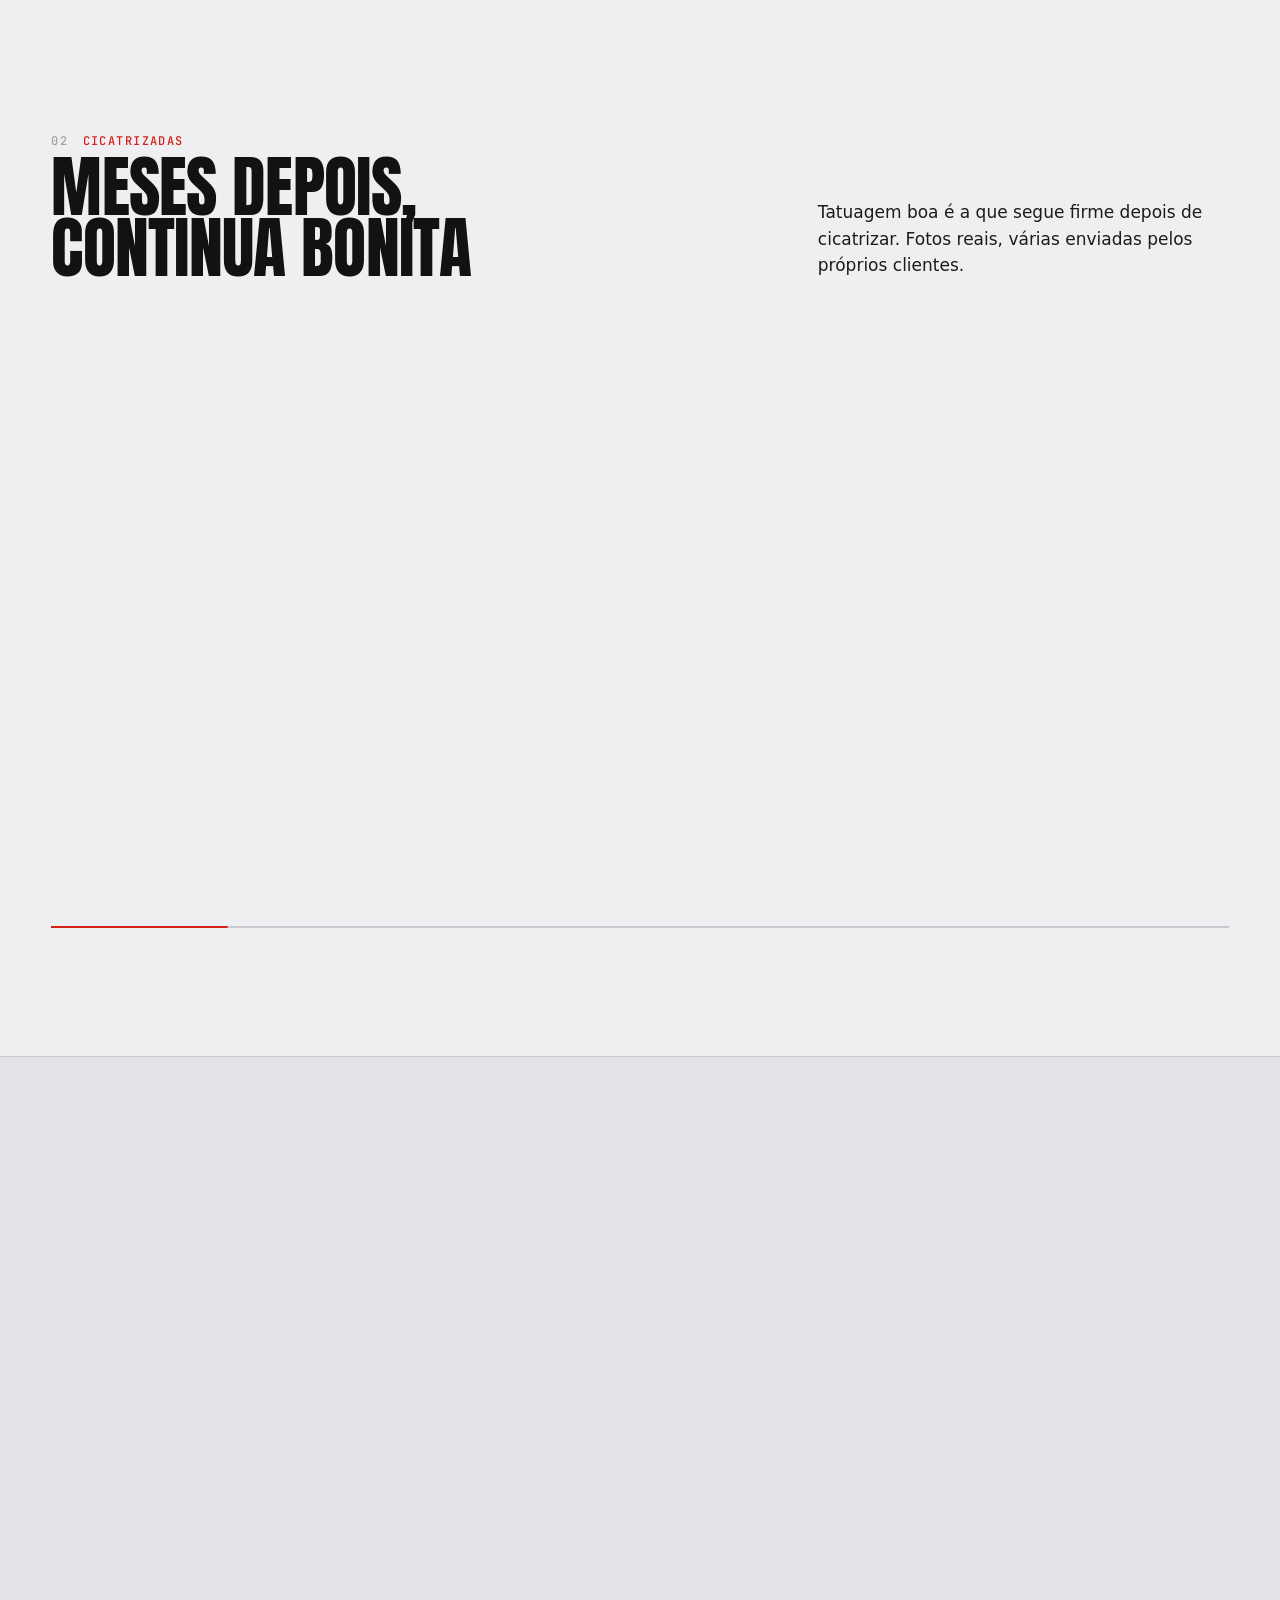
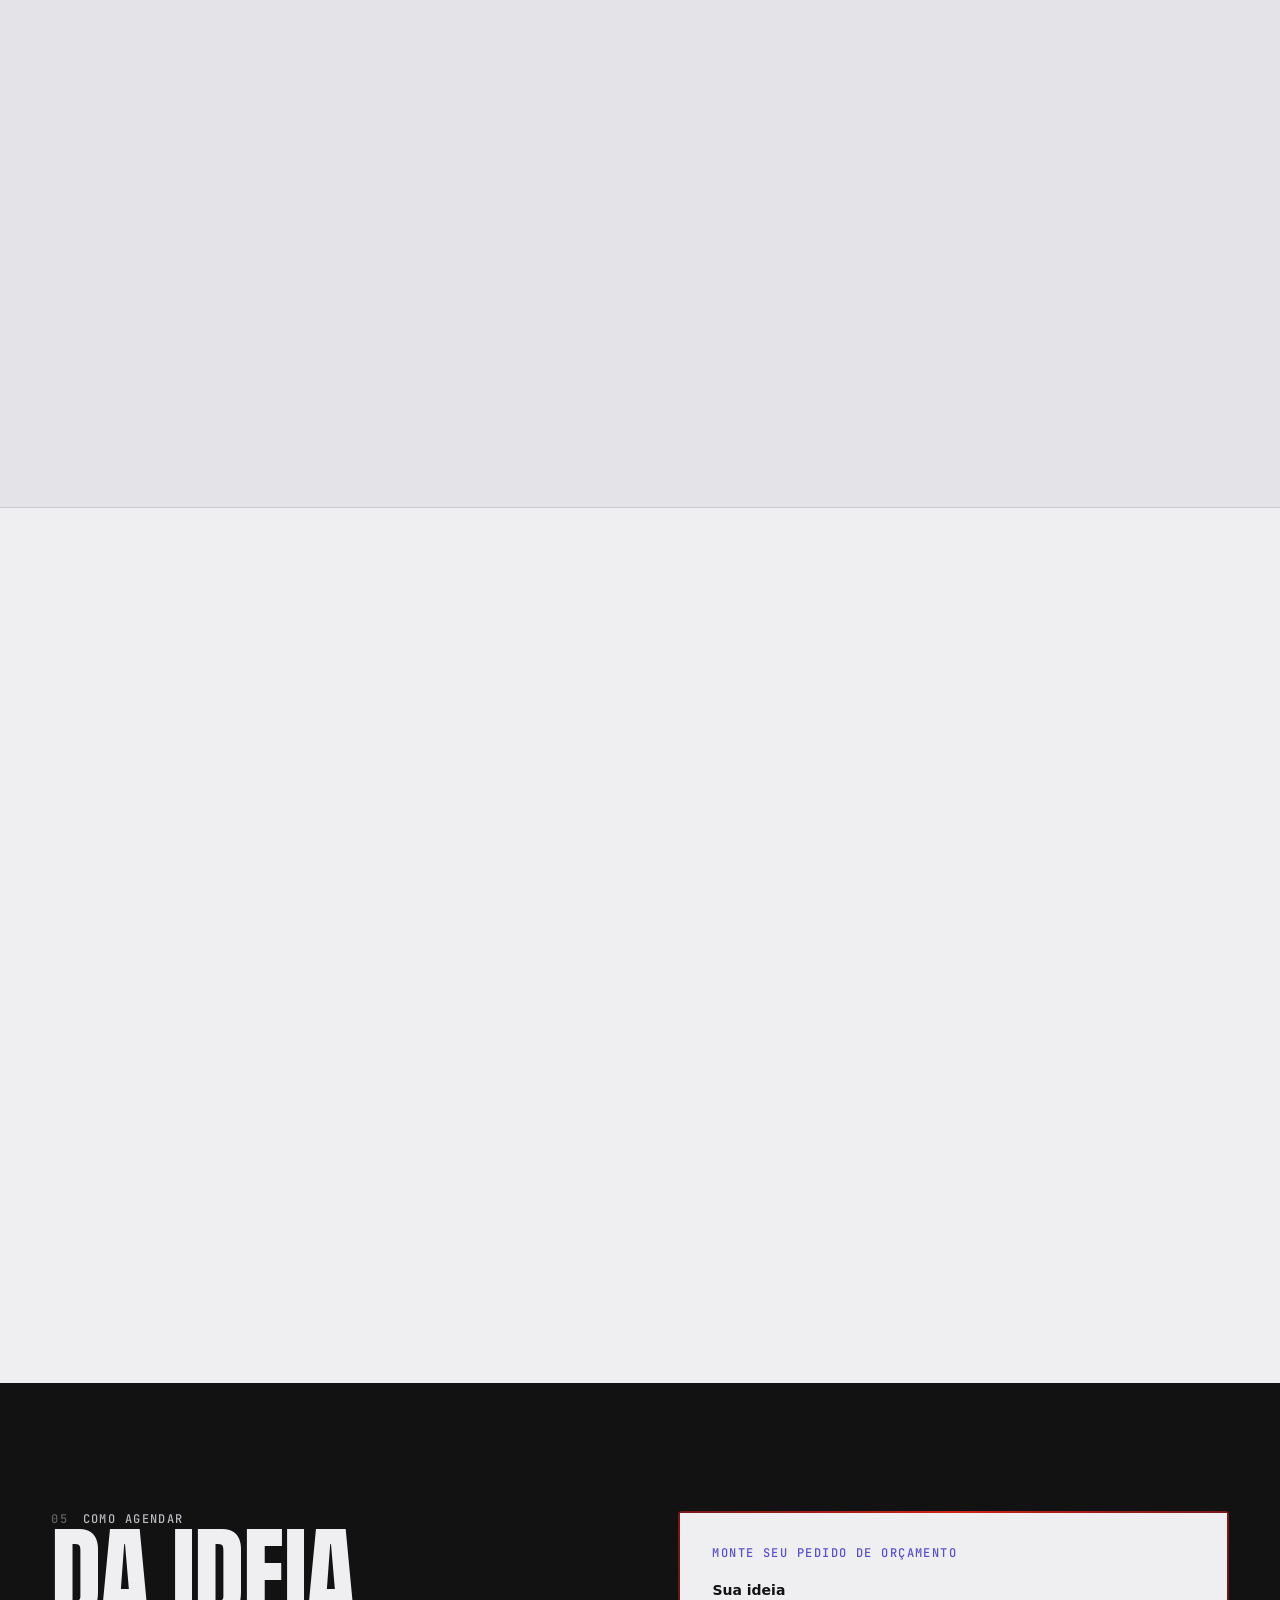
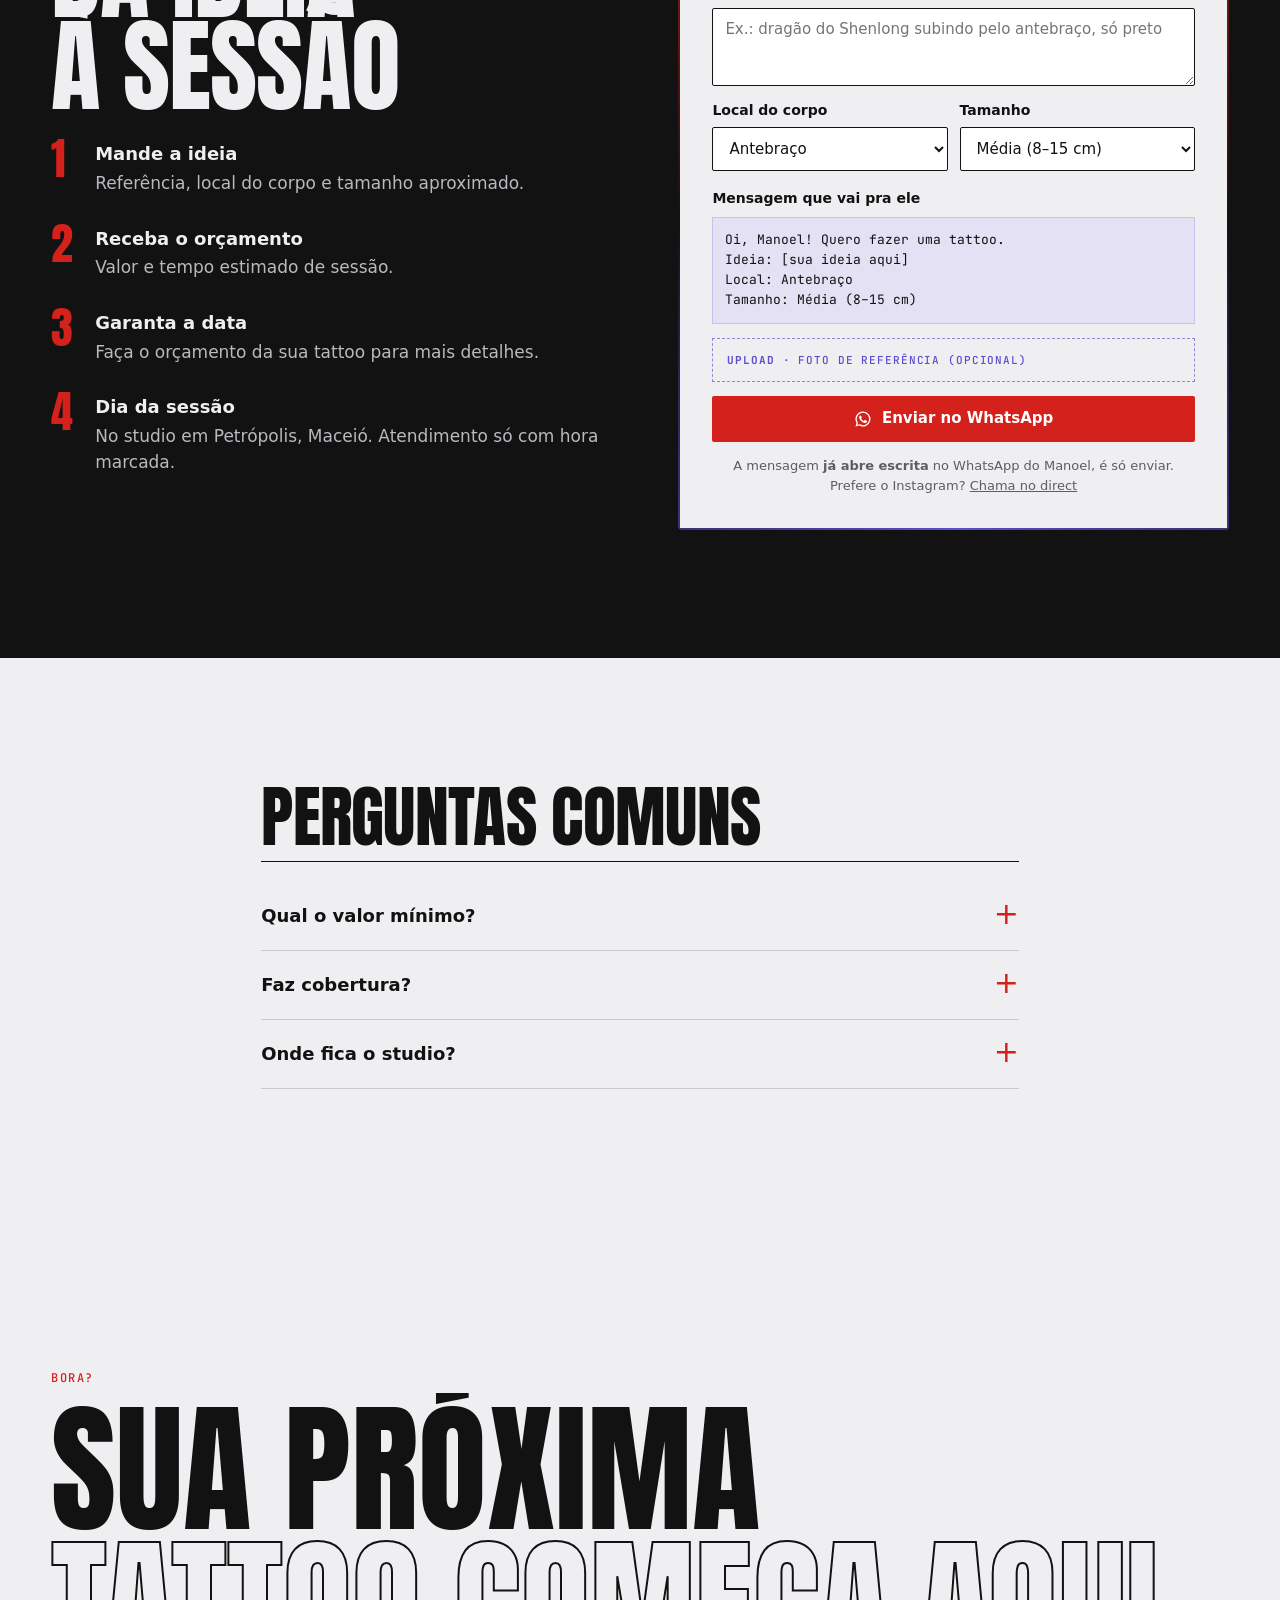
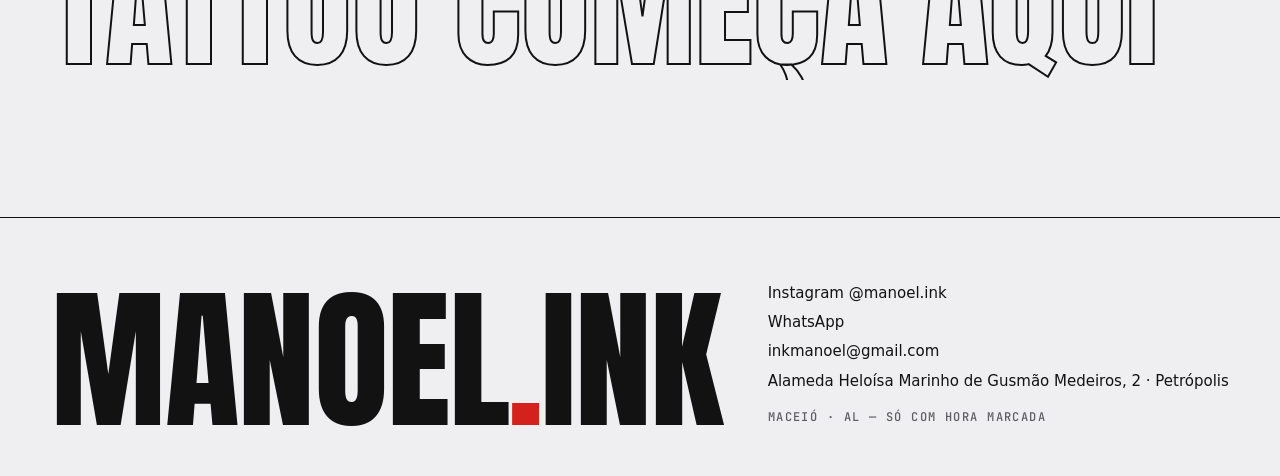
==== commit f81069b9: "Hero: foto maior com bordas se dissolvendo no preto; bola abraçando a foto no celular Co-Authored-By" ====
--- a/manoel-ink/index.html
+++ b/manoel-ink/index.html
@@ -27,7 +27,7 @@
   <link rel="preconnect" href="https://fonts.gstatic.com" crossorigin>
   <link href="https://fonts.googleapis.com/css2?family=Anton&family=JetBrains+Mono:wght@400;500&display=swap" rel="stylesheet">
   <link href="https://api.fontshare.com/v2/css?f[]=satoshi@400,500,700&display=swap" rel="stylesheet">
-  <link rel="stylesheet" href="style.css?v=20261009j">
+  <link rel="stylesheet" href="style.css?v=20261009l">
 </head>
 <body>
   <div class="grain" aria-hidden="true"></div>
@@ -278,6 +278,6 @@
     <button class="lb-nav lb-next" id="lbNext" aria-label="Próxima foto">→</button>
   </div>
 
-  <script src="script.js?v=20261009j"></script>
+  <script src="script.js?v=20261009l"></script>
 </body>
 </html>
--- a/manoel-ink/style.css
+++ b/manoel-ink/style.css
@@ -723,16 +723,23 @@
 .hero-visual .arc { color: var(--red); z-index: 3; }
 
 /* =========================================================
-   CELULAR: bola preta enorme saindo do canto de cima à direita
-   (centro fora da tela) e a foto como círculo menor dentro dela
+   CELULAR: bola preta à direita (cortada pela borda) e foto grande
+   dentro, com as bordas se dissolvendo no preto
    ========================================================= */
 @media (max-width: 860px) {
   .hero { position: relative; display: block; padding: 0 var(--gutter); }
   .hero-text { position: relative; z-index: 2; padding-top: 34px; }
   .hero-text .eyebrow { max-width: 40vw; }
-  .hero-title { font-size: min(13vw, 100px); margin-bottom: 20px; }
+  .hero-title { font-size: min(12vw, 96px); margin-bottom: 20px; }
   .hero-visual { position: absolute; z-index: 1; top: 0; left: 40vw; right: 0; width: auto; height: 90vw; margin: 0; }
-  /* círculo de raio 82vw com centro em (125vw, 5vw) a partir do topo do hero */
-  .hero-visual .orb { left: 3vw; top: -77vw; width: 164vw; max-width: none; }
+  /* bola: raio 44vw, centro em (96vw, 34vw) a partir do topo do hero, abraçando a foto */
+  .hero-visual .orb { left: 12vw; top: -10vw; width: 88vw; max-width: none; }
   .hero-visual .badge-spin { display: none; }
 }
+
+/* foto do hero: bordas desfocadas, dissolvendo no preto da bola */
+img.hero-photo {
+  box-shadow: none;
+  -webkit-mask: radial-gradient(circle closest-side, #000 62%, rgba(0,0,0,.6) 80%, transparent 100%);
+          mask: radial-gradient(circle closest-side, #000 62%, rgba(0,0,0,.6) 80%, transparent 100%);
+}
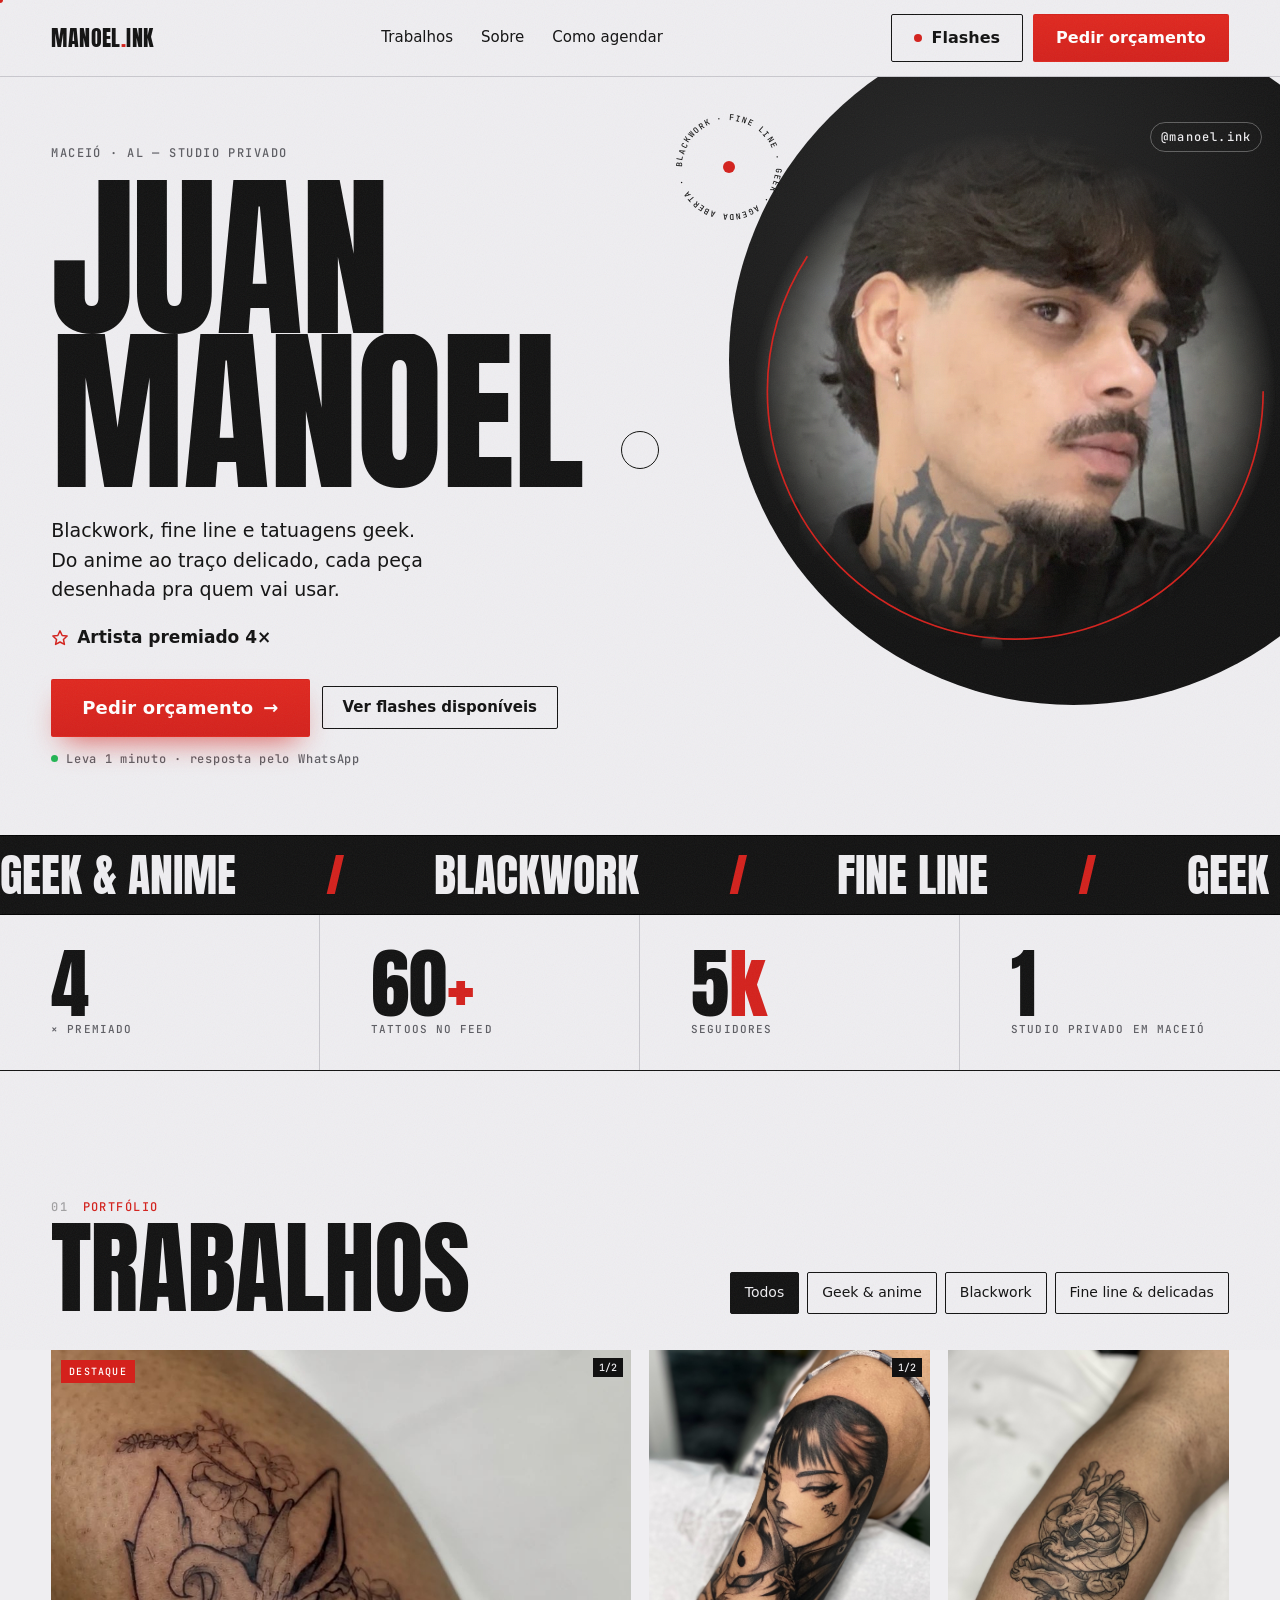
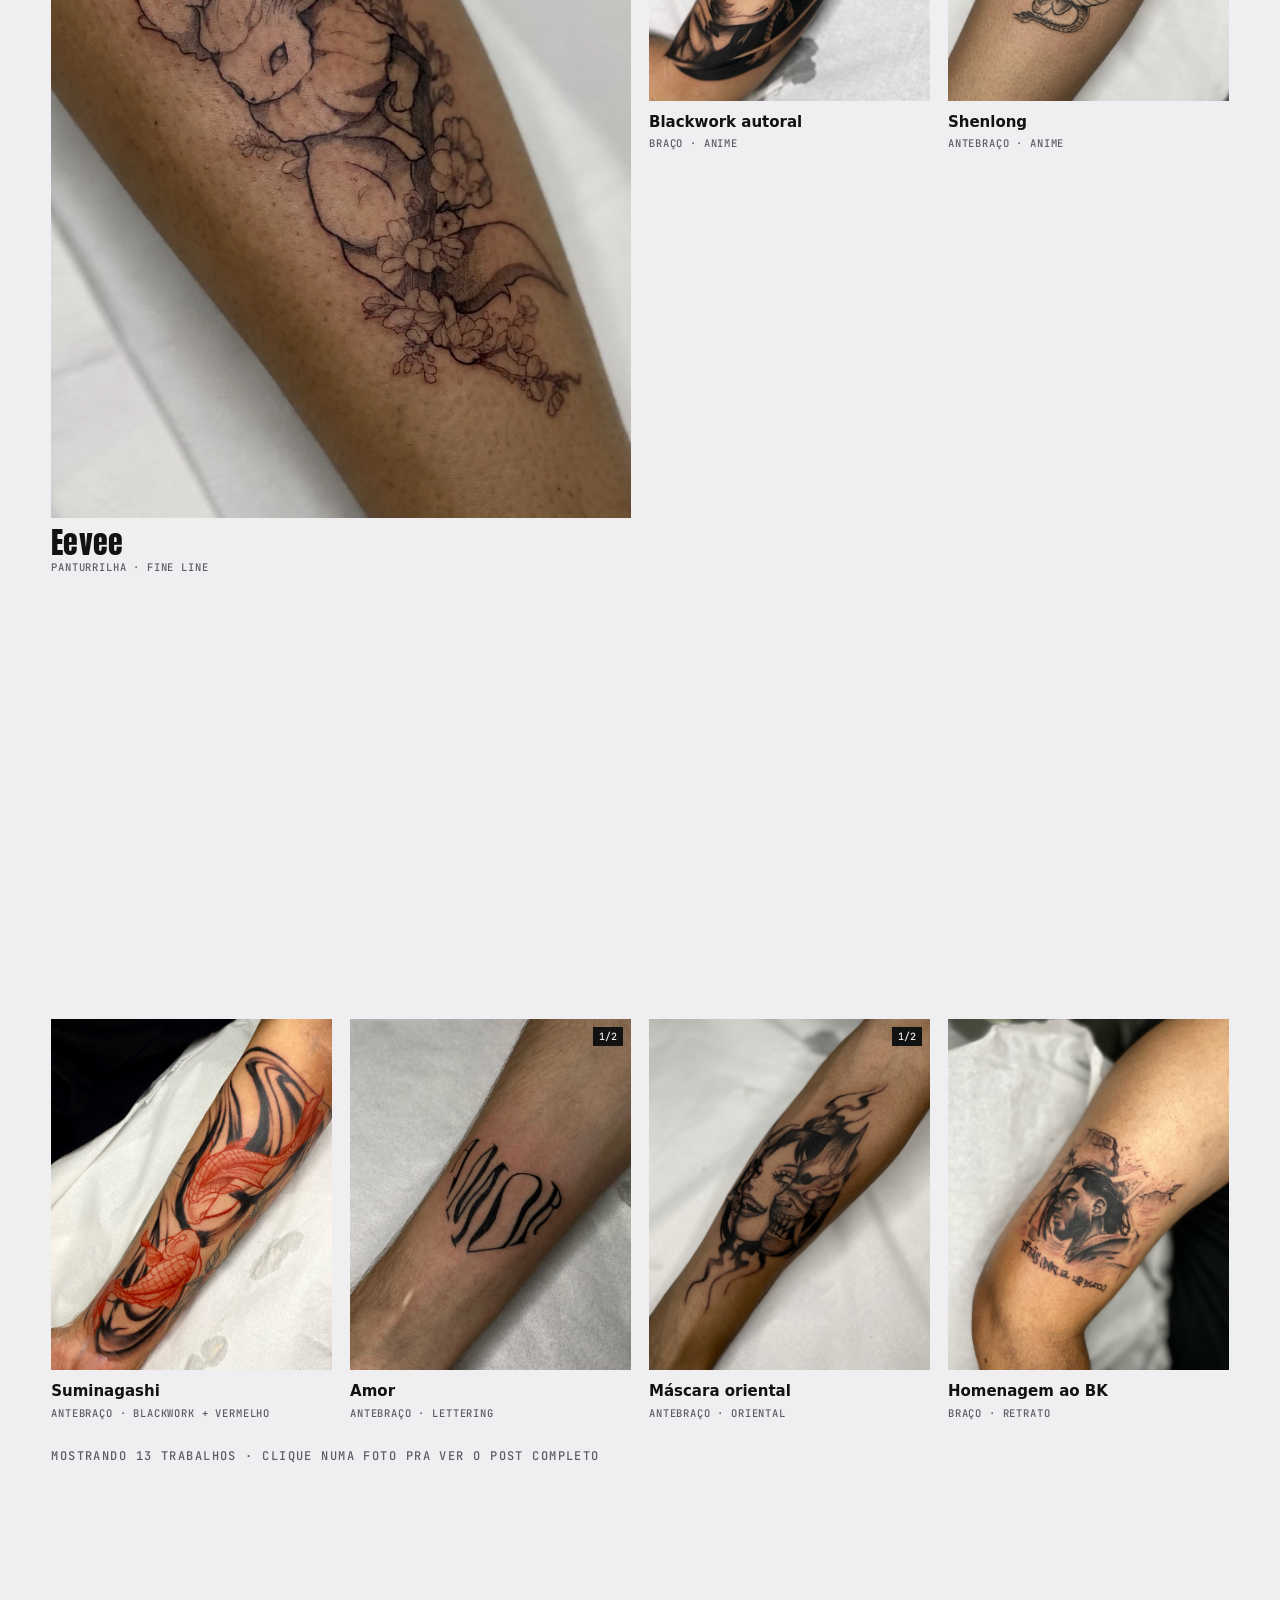
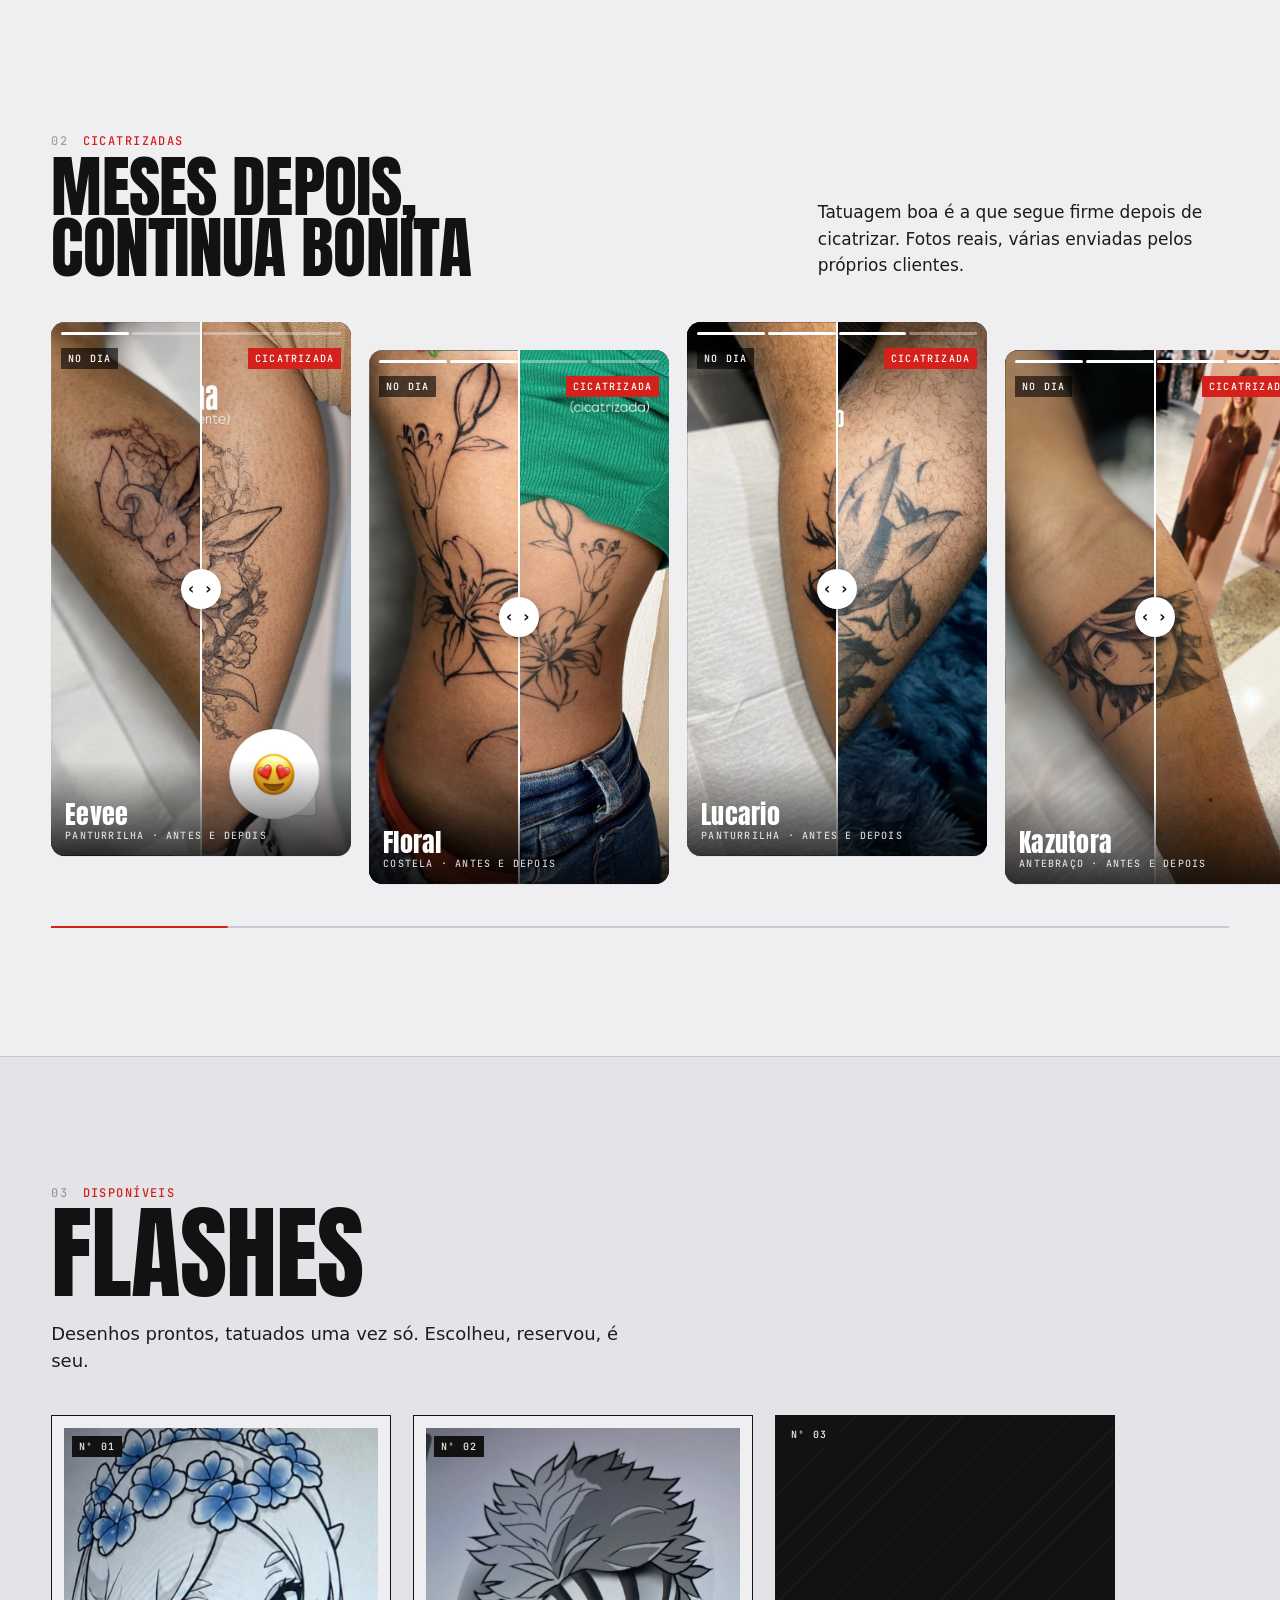
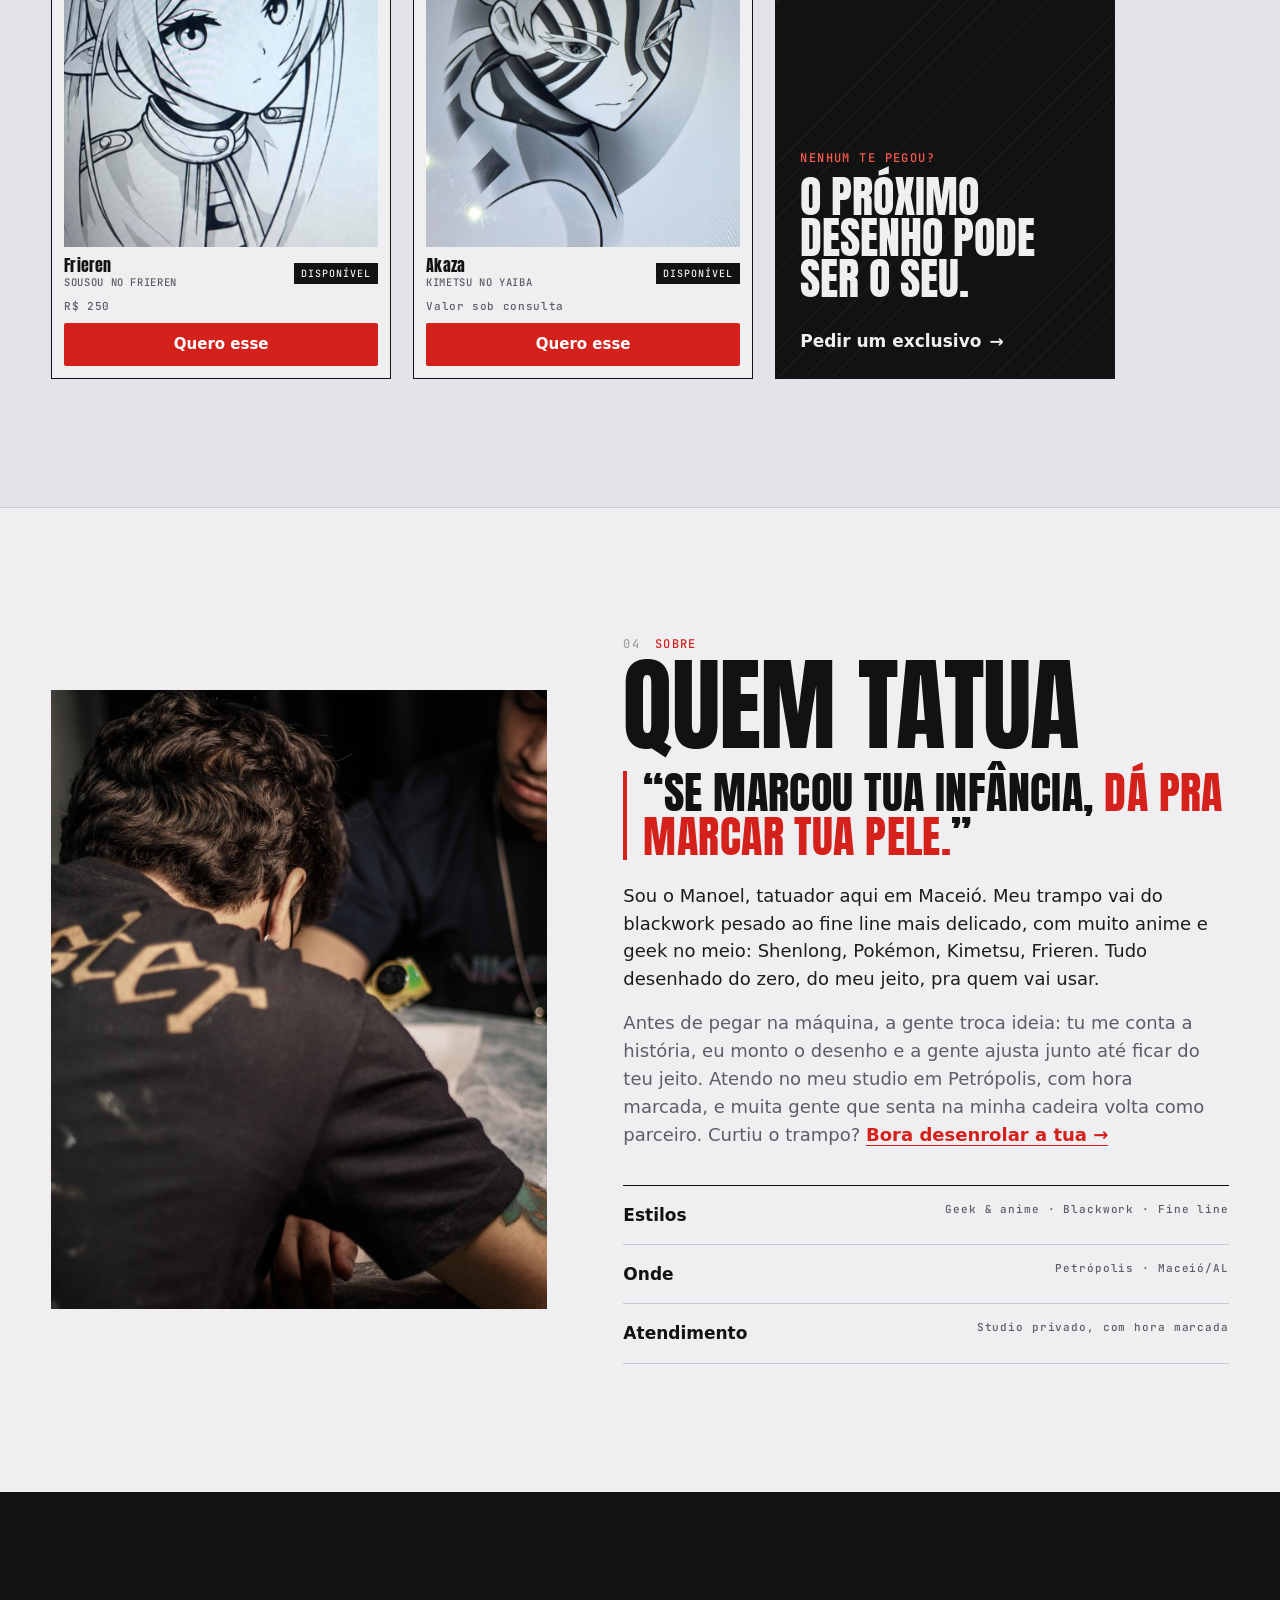
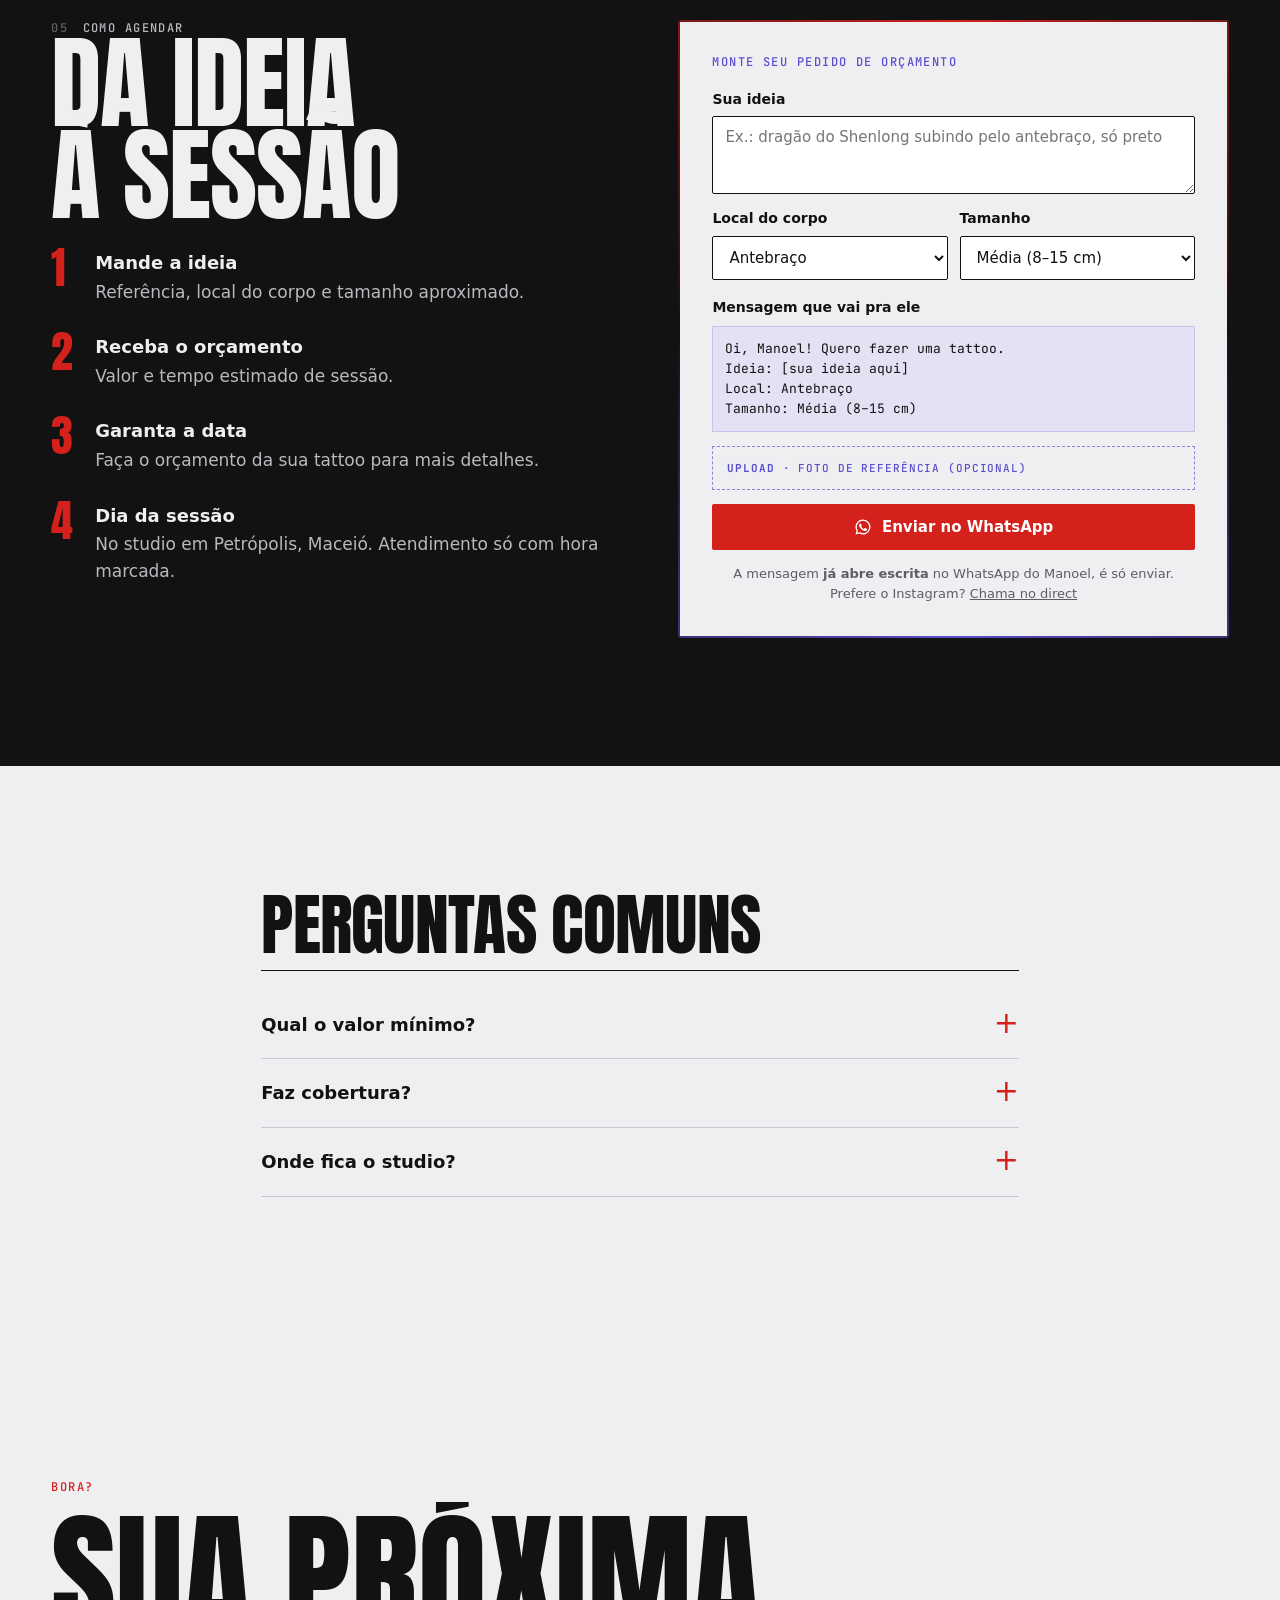
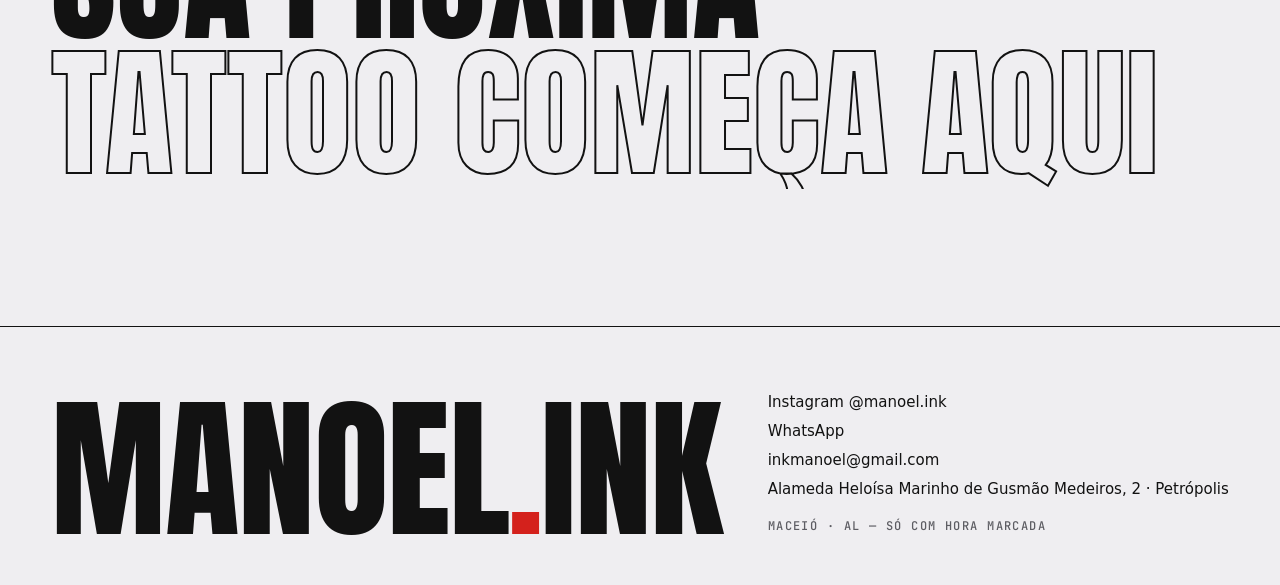
==== commit dc2e8da8: "Sobre: texto no padrão de portfólio de tatuador, com a voz do Manoel Frase de destaque tirada de uma" ====
--- a/manoel-ink/index.html
+++ b/manoel-ink/index.html
@@ -27,7 +27,7 @@
   <link rel="preconnect" href="https://fonts.gstatic.com" crossorigin>
   <link href="https://fonts.googleapis.com/css2?family=Anton&family=JetBrains+Mono:wght@400;500&display=swap" rel="stylesheet">
   <link href="https://api.fontshare.com/v2/css?f[]=satoshi@400,500,700&display=swap" rel="stylesheet">
-  <link rel="stylesheet" href="style.css?v=20261009l">
+  <link rel="stylesheet" href="style.css?v=20261009m">
 </head>
 <body>
   <div class="grain" aria-hidden="true"></div>
@@ -151,8 +151,9 @@
     <div class="about-text">
       <p class="kicker reveal"><i>04</i> Sobre</p>
       <h2 class="title reveal">QUEM TATUA</h2>
-      <p class="lead" data-blur>Sou o Manoel, tatuador aqui em Maceió. Faço muito anime e geek, porque se o personagem marcou tua infância, dá pra marcar tua pele também. Mas também tenho meu blackwork autoral, desenhado do meu jeito, e as peças finas e delicadas.</p>
-      <p class="lead lead-2" data-blur>Atendo no meu studio em Petrópolis, com hora marcada. Quem senta na minha cadeira geralmente sai parceiro: a gente troca ideia, acerta o desenho junto e eu só considero o trampo pronto quando ele continua bonito depois de cicatrizado.</p>
+      <blockquote class="about-quote reveal">“Se marcou tua infância, <em>dá pra marcar tua pele.</em>”</blockquote>
+      <p class="lead" data-blur>Sou o Manoel, tatuador aqui em Maceió. Meu trampo vai do blackwork pesado ao fine line mais delicado, com muito anime e geek no meio: Shenlong, Pokémon, Kimetsu, Frieren. Tudo desenhado do zero, do meu jeito, pra quem vai usar.</p>
+      <p class="lead lead-2" data-blur>Antes de pegar na máquina, a gente troca ideia: tu me conta a história, eu monto o desenho e a gente ajusta junto até ficar do teu jeito. Atendo no meu studio em Petrópolis, com hora marcada, e muita gente que senta na minha cadeira volta como parceiro. Curtiu o trampo? <a href="#agendar" class="about-cta">Bora desenrolar a tua →</a></p>
       <ul class="awards reveal">
         <li><span>Estilos</span><em>Geek &amp; anime · Blackwork · Fine line</em></li>
         <li><span>Onde</span><em>Petrópolis · Maceió/AL</em></li>
@@ -278,6 +279,6 @@
     <button class="lb-nav lb-next" id="lbNext" aria-label="Próxima foto">→</button>
   </div>
 
-  <script src="script.js?v=20261009l"></script>
+  <script src="script.js?v=20261009m"></script>
 </body>
 </html>
--- a/manoel-ink/style.css
+++ b/manoel-ink/style.css
@@ -743,3 +743,12 @@
   -webkit-mask: radial-gradient(circle closest-side, #000 62%, rgba(0,0,0,.6) 80%, transparent 100%);
           mask: radial-gradient(circle closest-side, #000 62%, rgba(0,0,0,.6) 80%, transparent 100%);
 }
+
+/* Sobre: frase de destaque + chamada */
+.about-quote {
+  margin: 4px 0 22px; padding-left: 16px; border-left: 4px solid var(--red);
+  font: 400 clamp(28px, 3.4vw, 44px)/1.02 var(--display); text-transform: uppercase; letter-spacing: .01em;
+}
+.about-quote em { font-style: normal; color: var(--red); }
+.about-cta { color: var(--red); font-weight: 700; text-decoration: none; white-space: nowrap; border-bottom: 1.5px solid currentColor; }
+.about-cta:hover { color: var(--ink); }
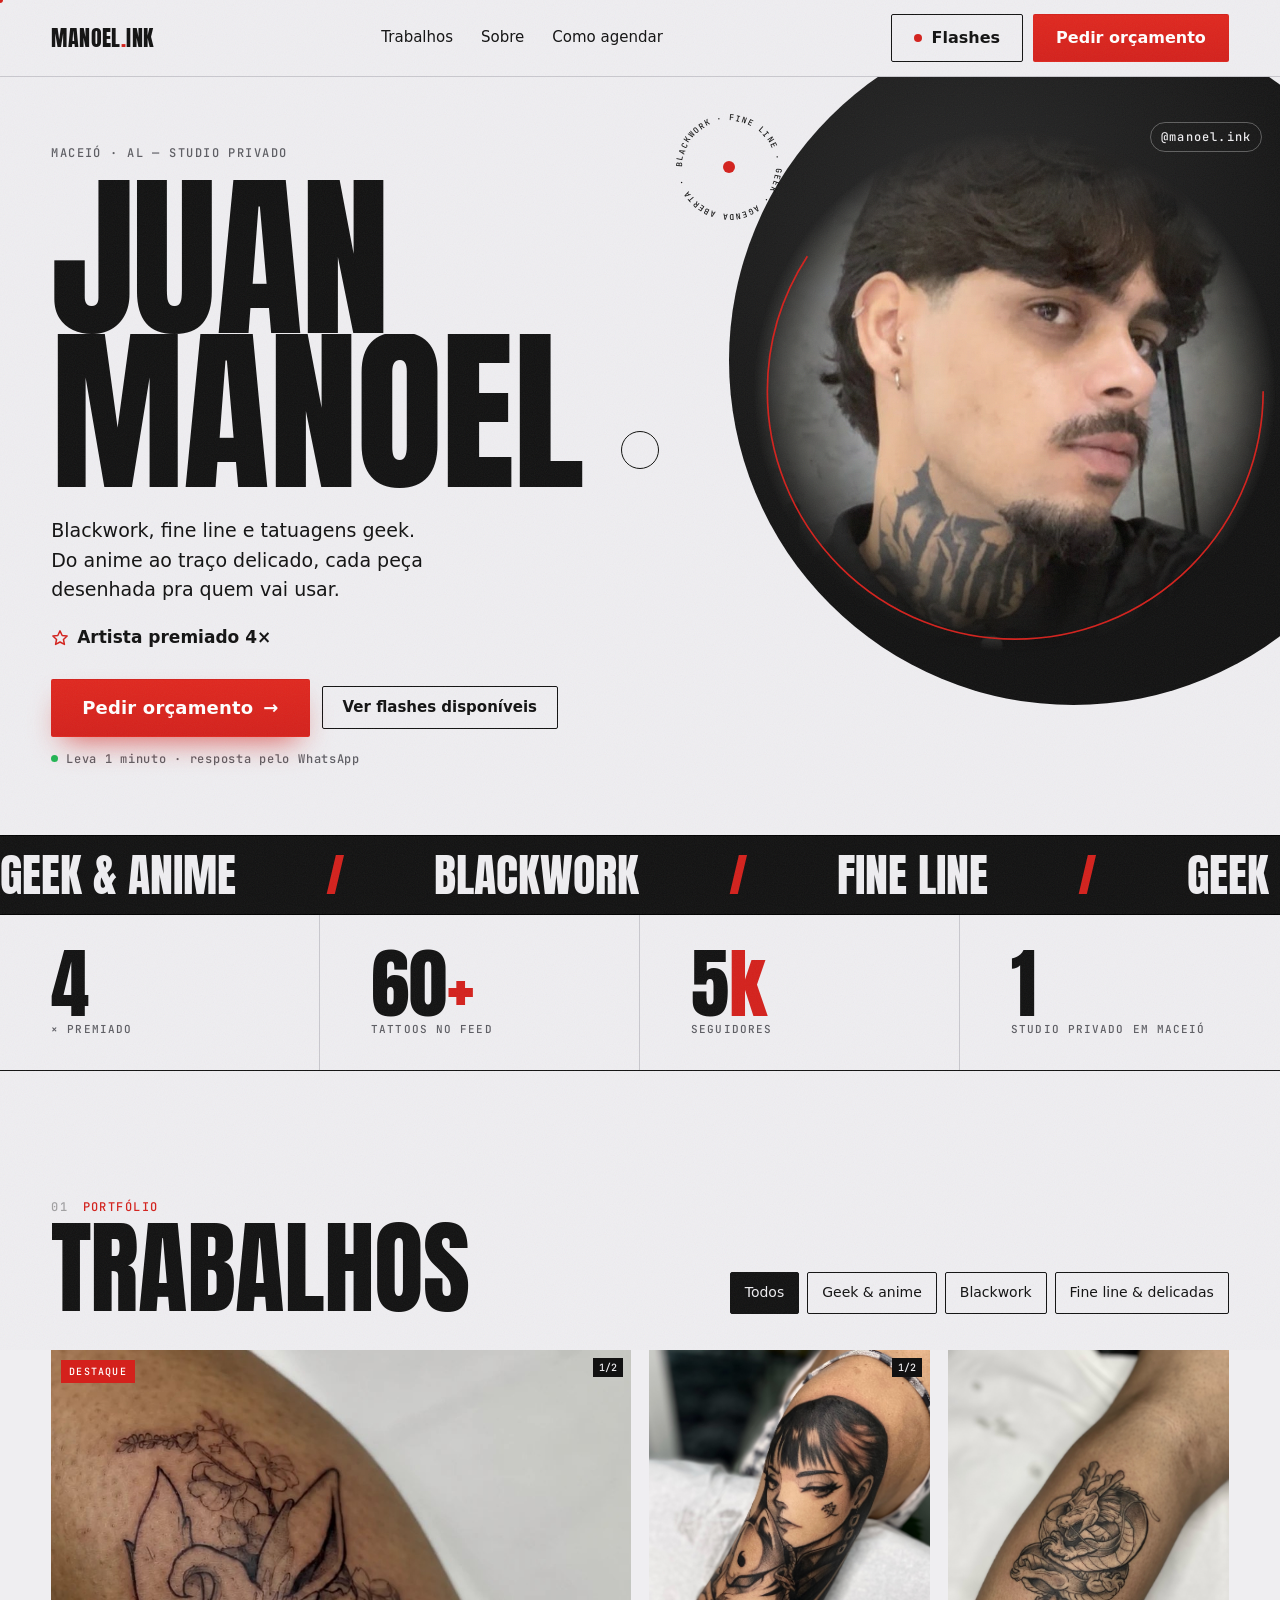
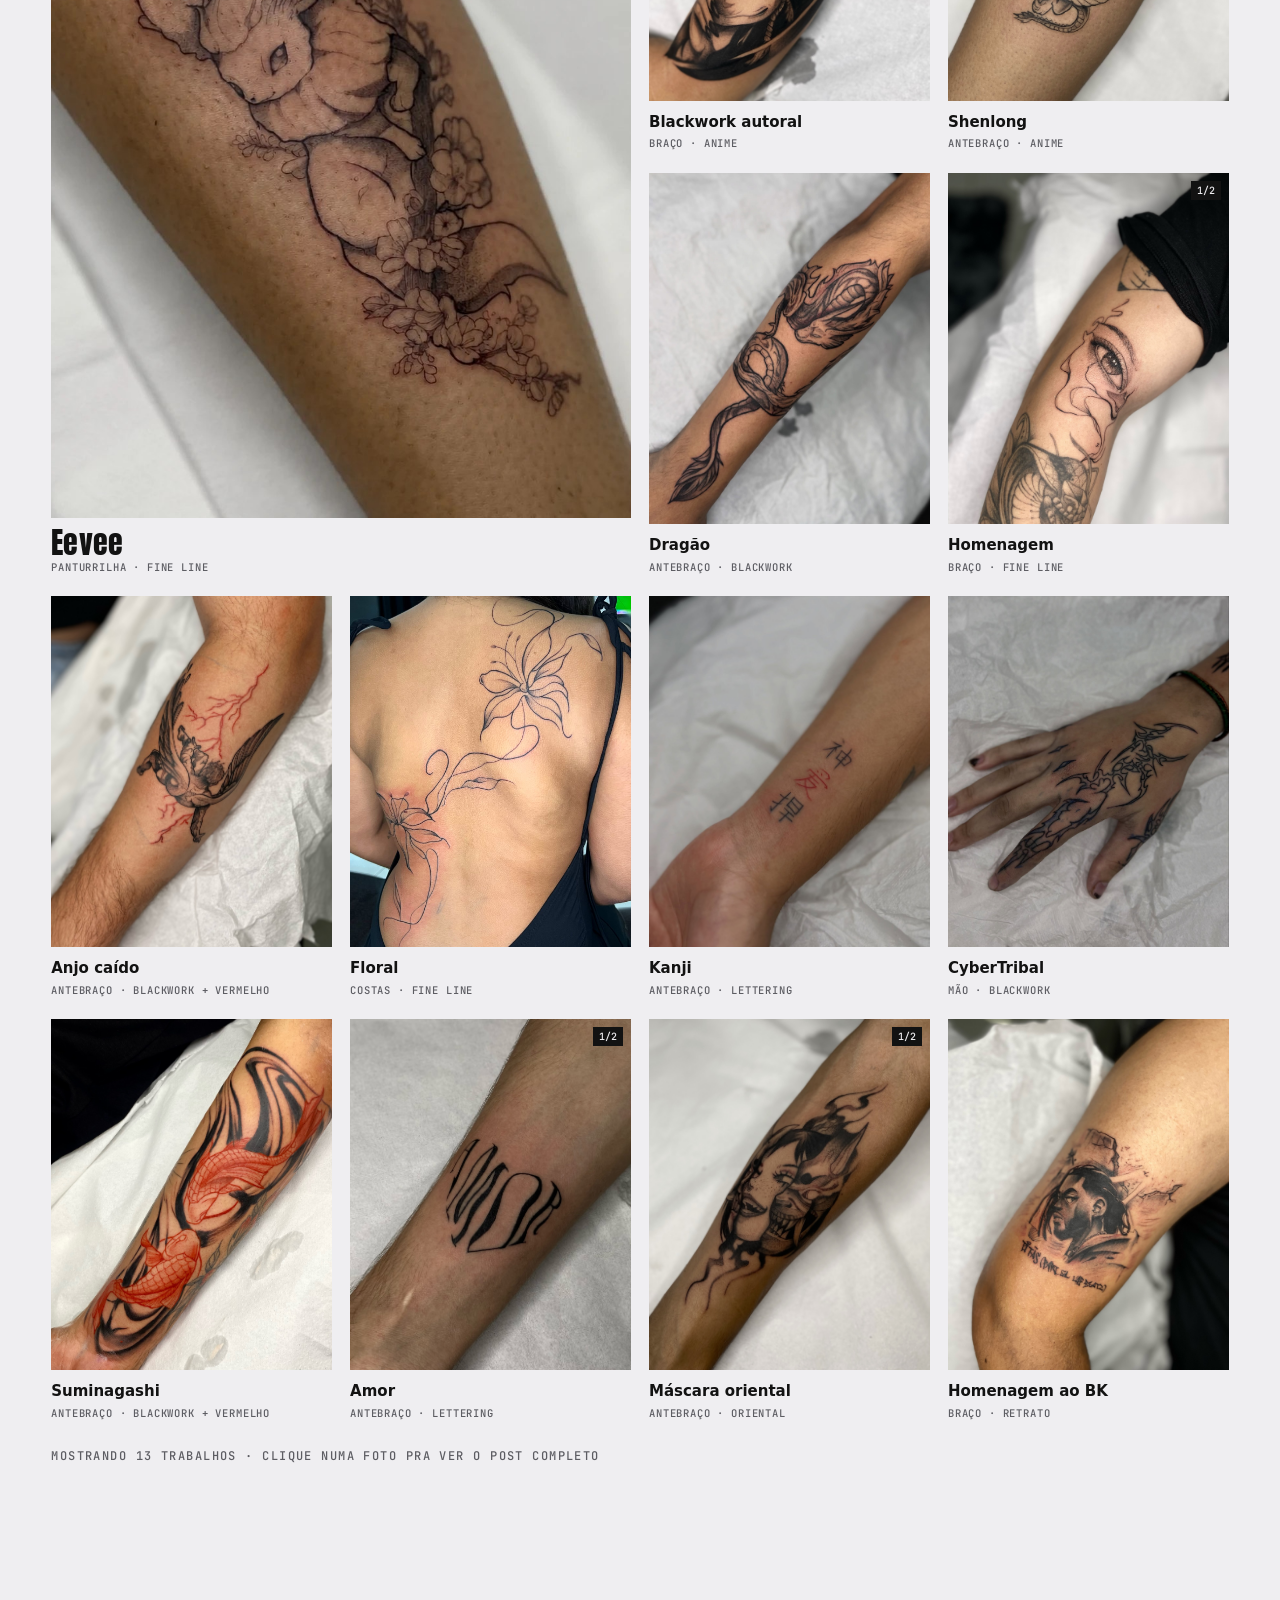
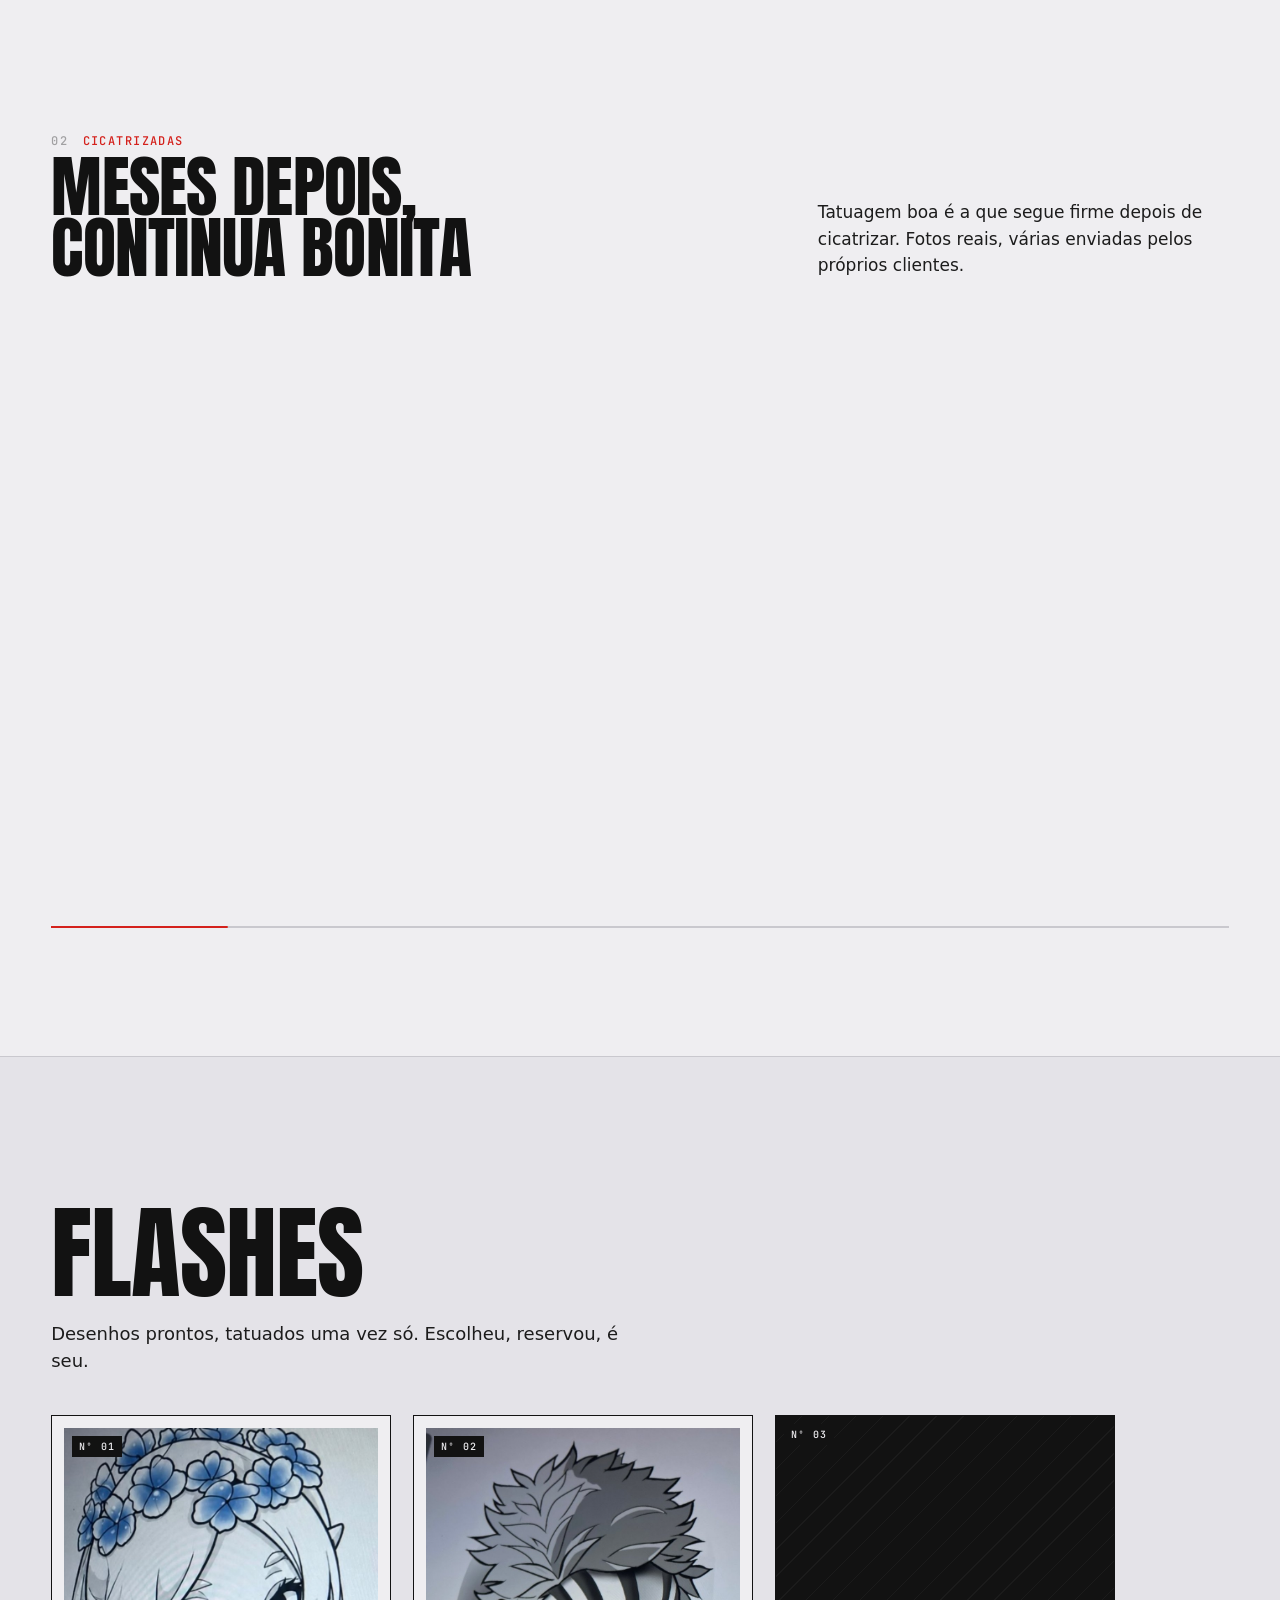
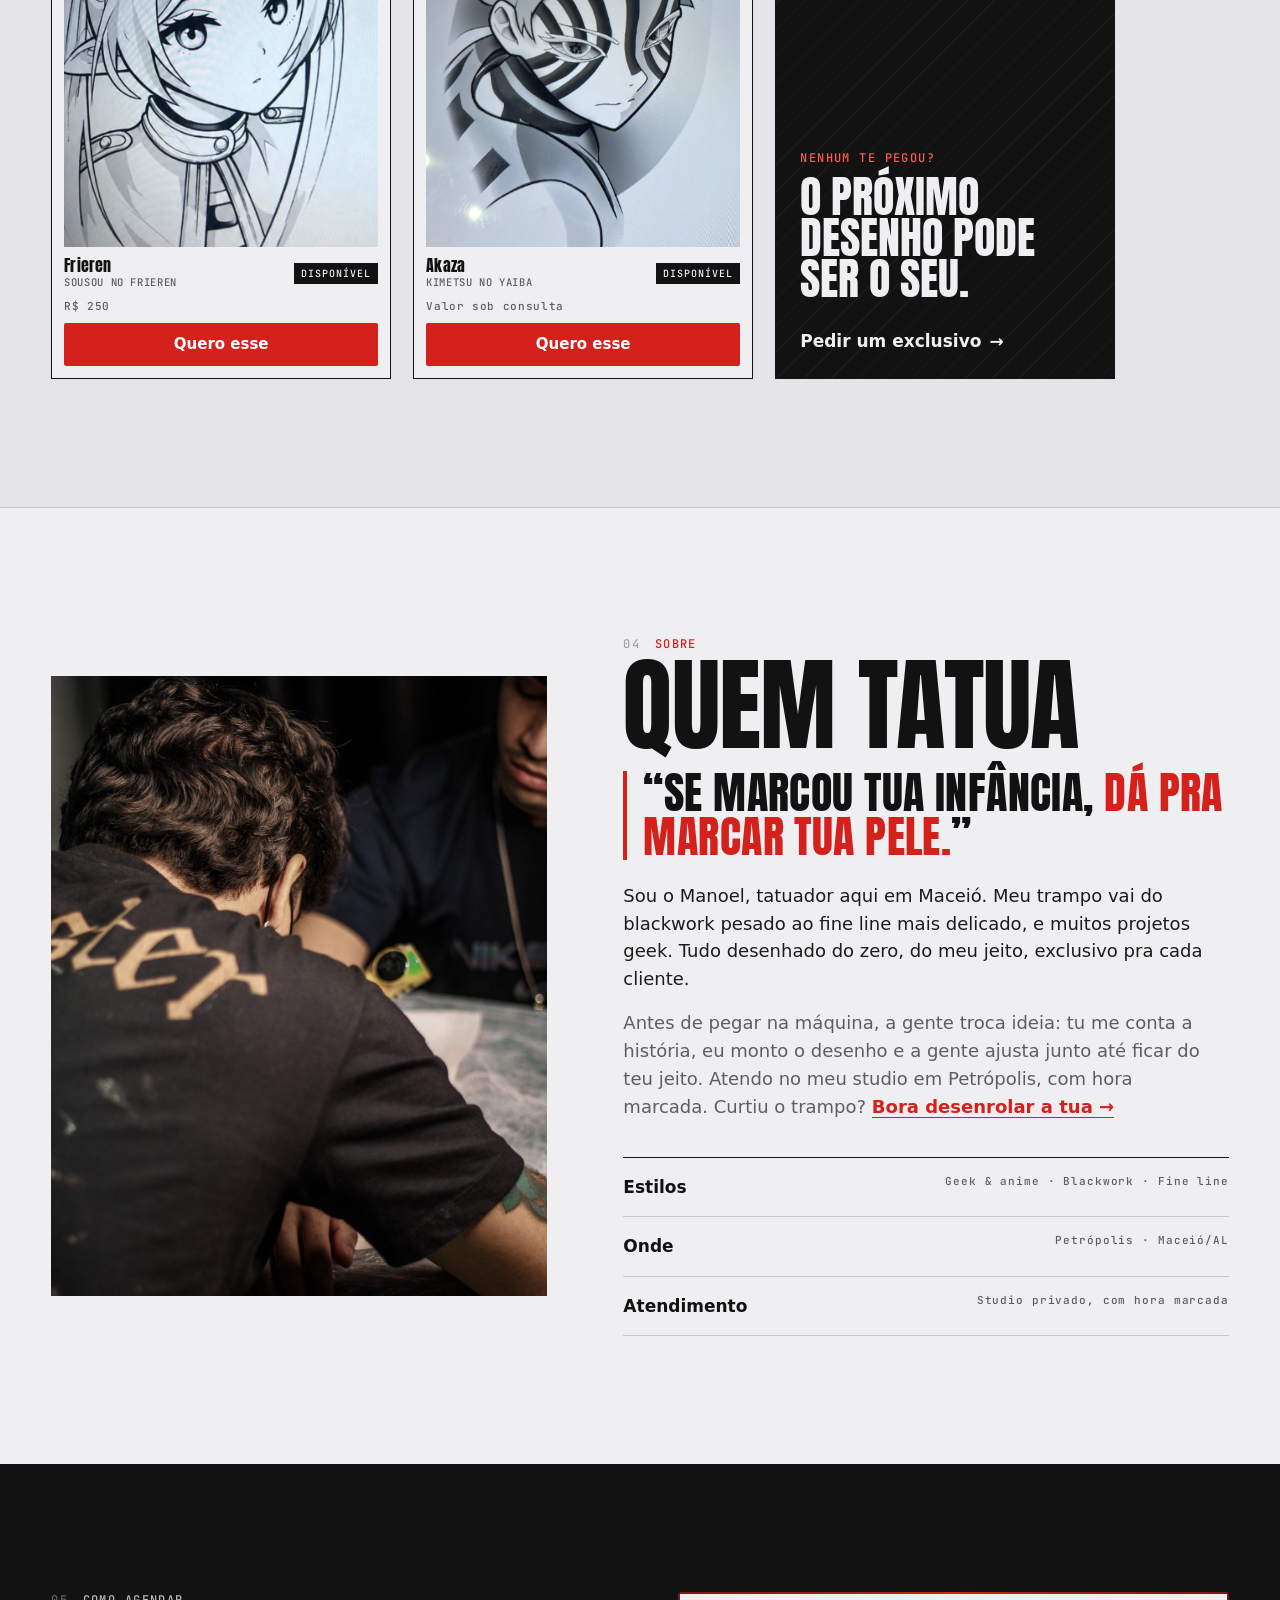
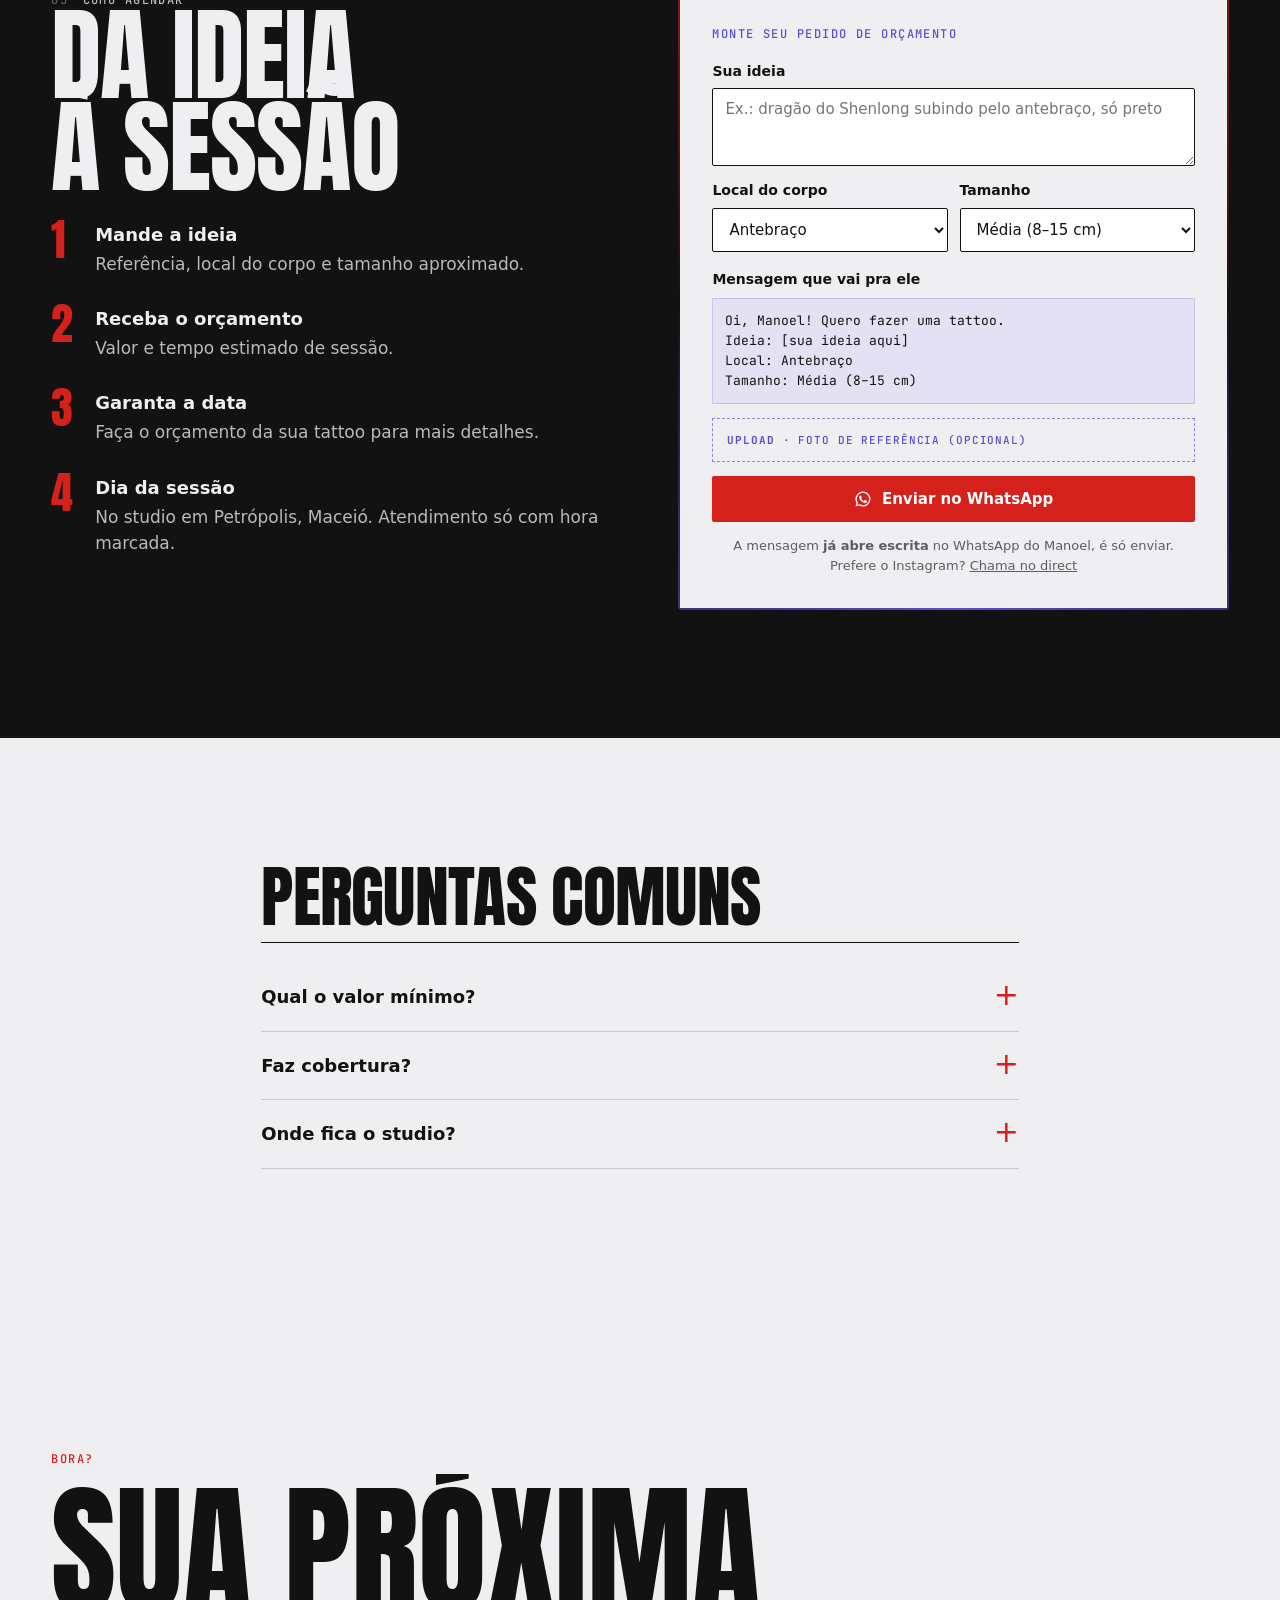
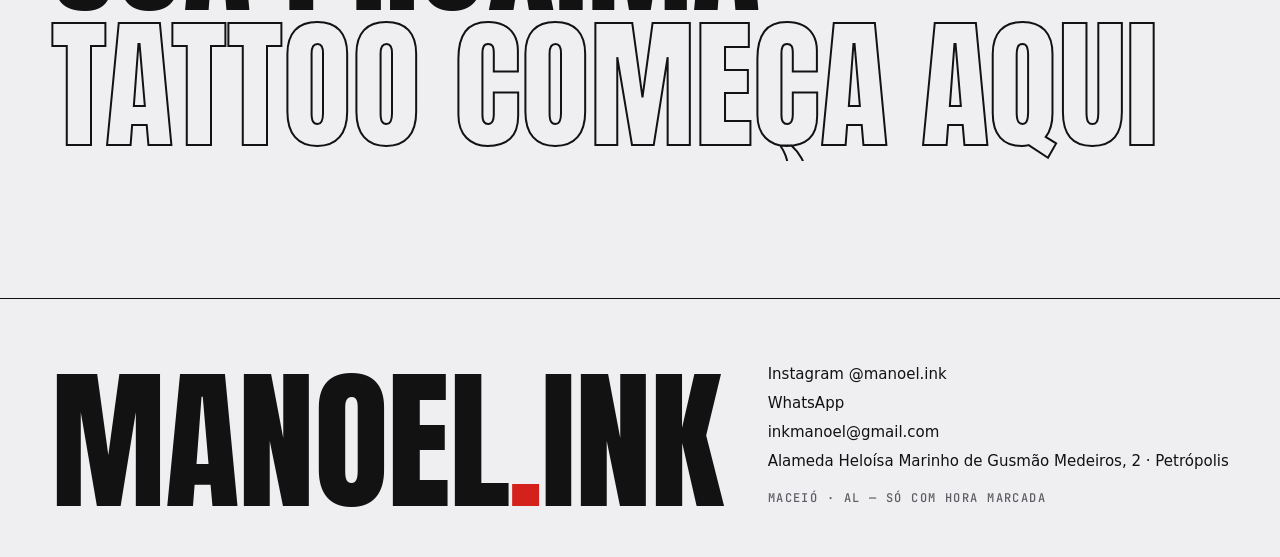
==== commit 39e28ffb: "Sobre: sem personagens, sem 'volta como parceiro', 'exclusivo pra cada cliente' Co-Authored-By: Clau" ====
--- a/manoel-ink/index.html
+++ b/manoel-ink/index.html
@@ -152,8 +152,8 @@
       <p class="kicker reveal"><i>04</i> Sobre</p>
       <h2 class="title reveal">QUEM TATUA</h2>
       <blockquote class="about-quote reveal">“Se marcou tua infância, <em>dá pra marcar tua pele.</em>”</blockquote>
-      <p class="lead" data-blur>Sou o Manoel, tatuador aqui em Maceió. Meu trampo vai do blackwork pesado ao fine line mais delicado, com muito anime e geek no meio: Shenlong, Pokémon, Kimetsu, Frieren. Tudo desenhado do zero, do meu jeito, pra quem vai usar.</p>
-      <p class="lead lead-2" data-blur>Antes de pegar na máquina, a gente troca ideia: tu me conta a história, eu monto o desenho e a gente ajusta junto até ficar do teu jeito. Atendo no meu studio em Petrópolis, com hora marcada, e muita gente que senta na minha cadeira volta como parceiro. Curtiu o trampo? <a href="#agendar" class="about-cta">Bora desenrolar a tua →</a></p>
+      <p class="lead" data-blur>Sou o Manoel, tatuador aqui em Maceió. Meu trampo vai do blackwork pesado ao fine line mais delicado, e muitos projetos geek. Tudo desenhado do zero, do meu jeito, exclusivo pra cada cliente.</p>
+      <p class="lead lead-2" data-blur>Antes de pegar na máquina, a gente troca ideia: tu me conta a história, eu monto o desenho e a gente ajusta junto até ficar do teu jeito. Atendo no meu studio em Petrópolis, com hora marcada. Curtiu o trampo? <a href="#agendar" class="about-cta">Bora desenrolar a tua →</a></p>
       <ul class="awards reveal">
         <li><span>Estilos</span><em>Geek &amp; anime · Blackwork · Fine line</em></li>
         <li><span>Onde</span><em>Petrópolis · Maceió/AL</em></li>
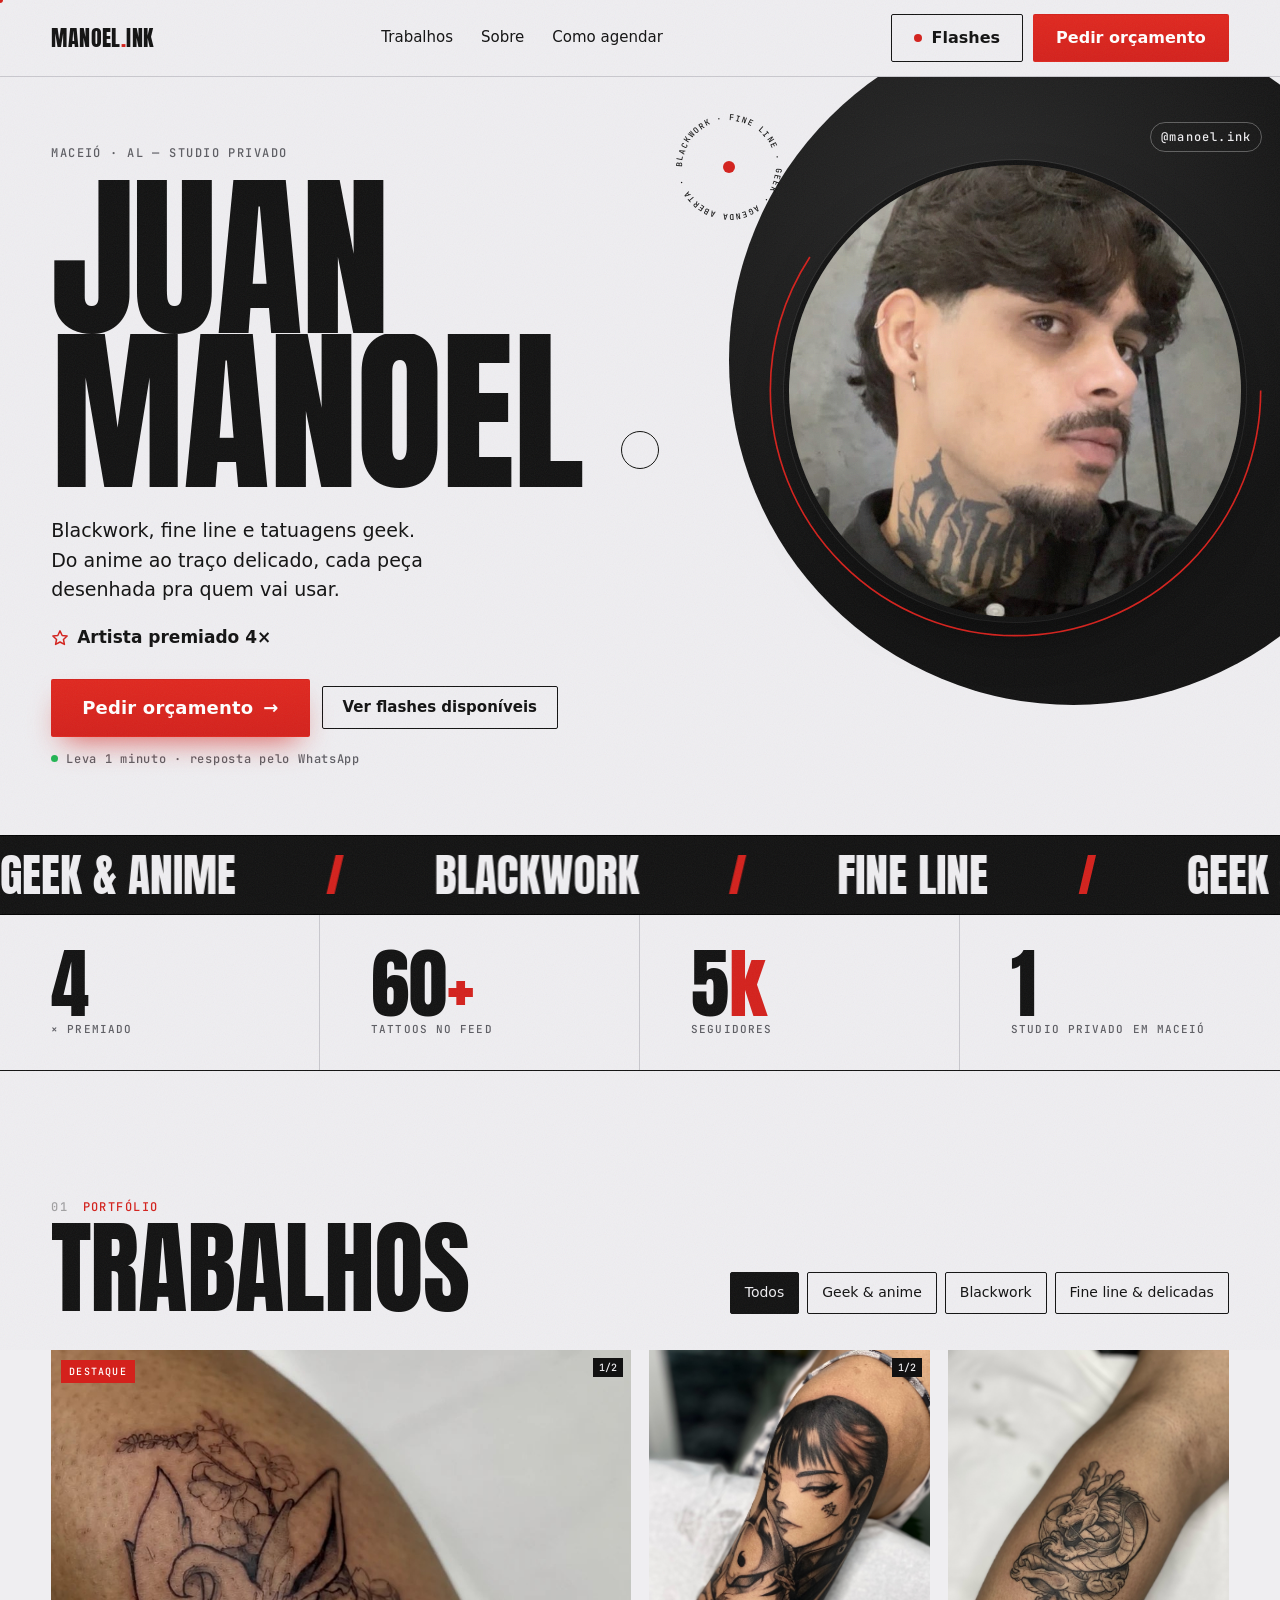
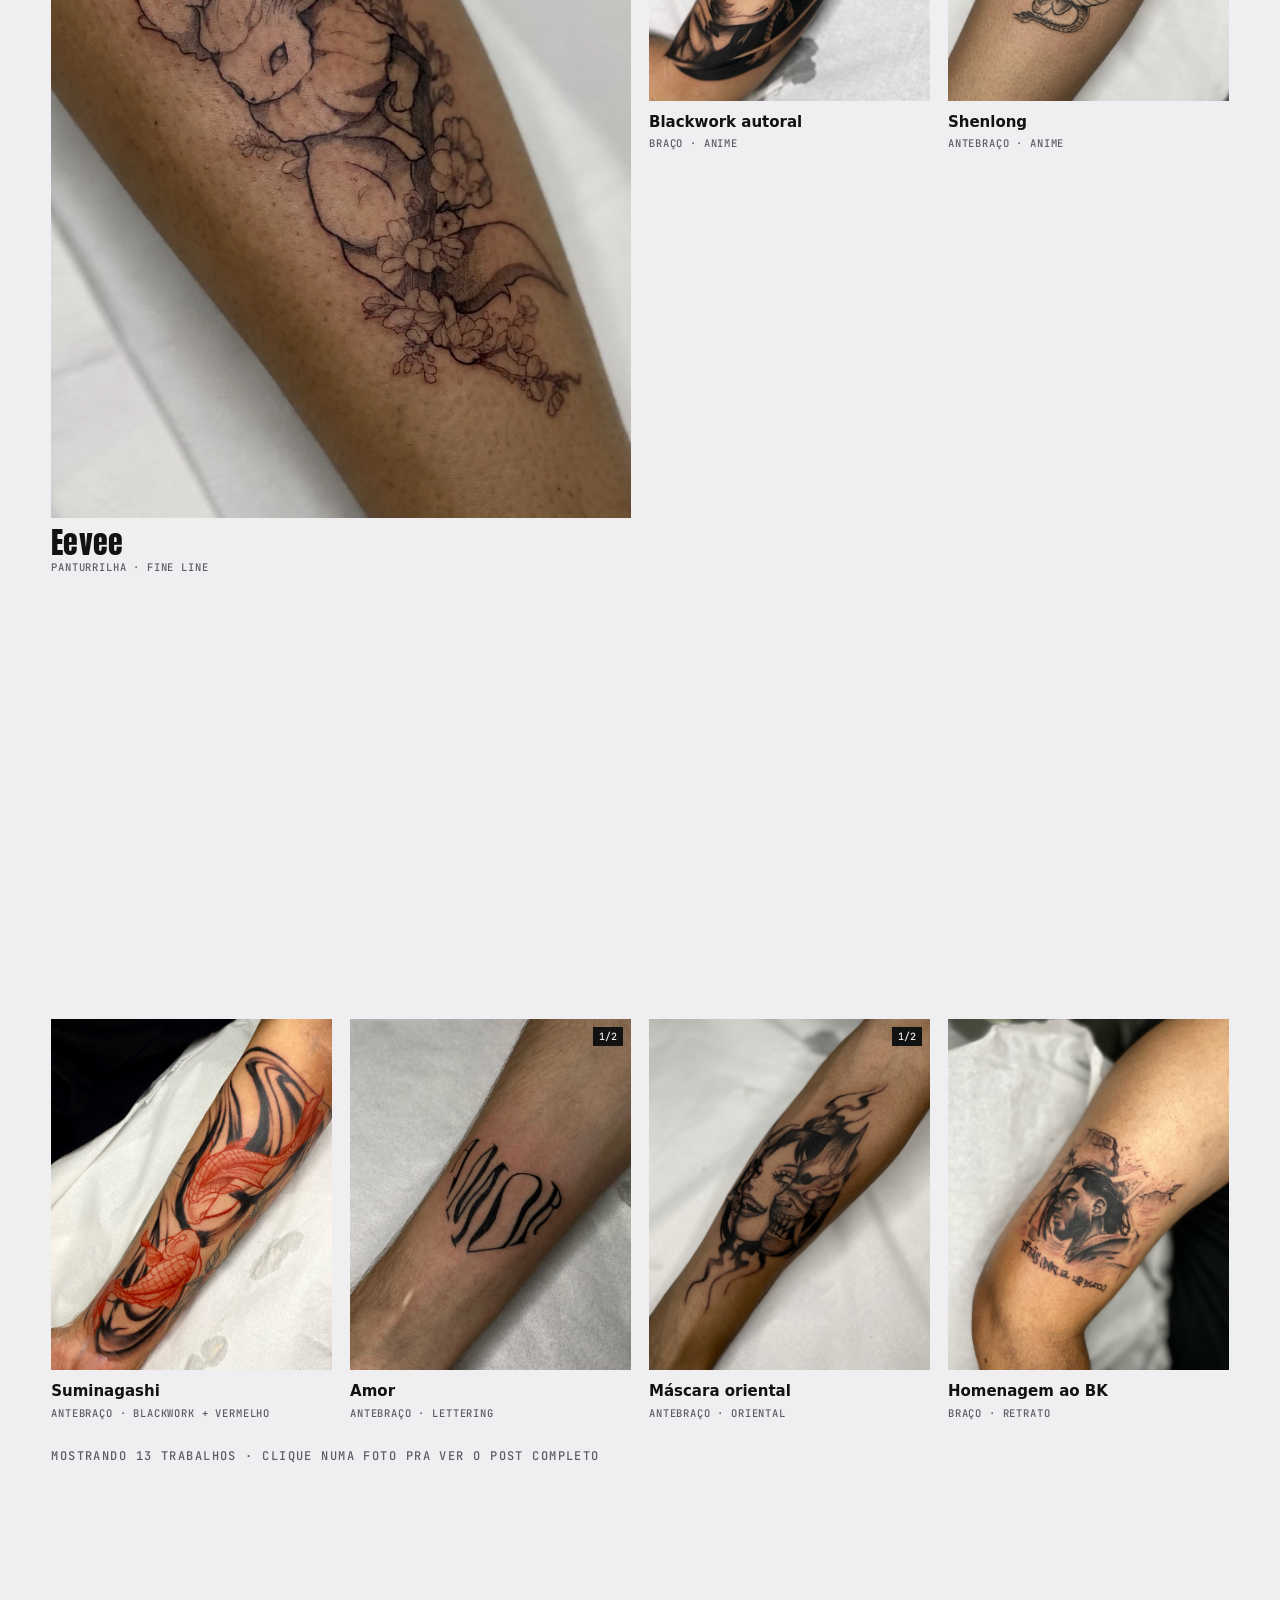
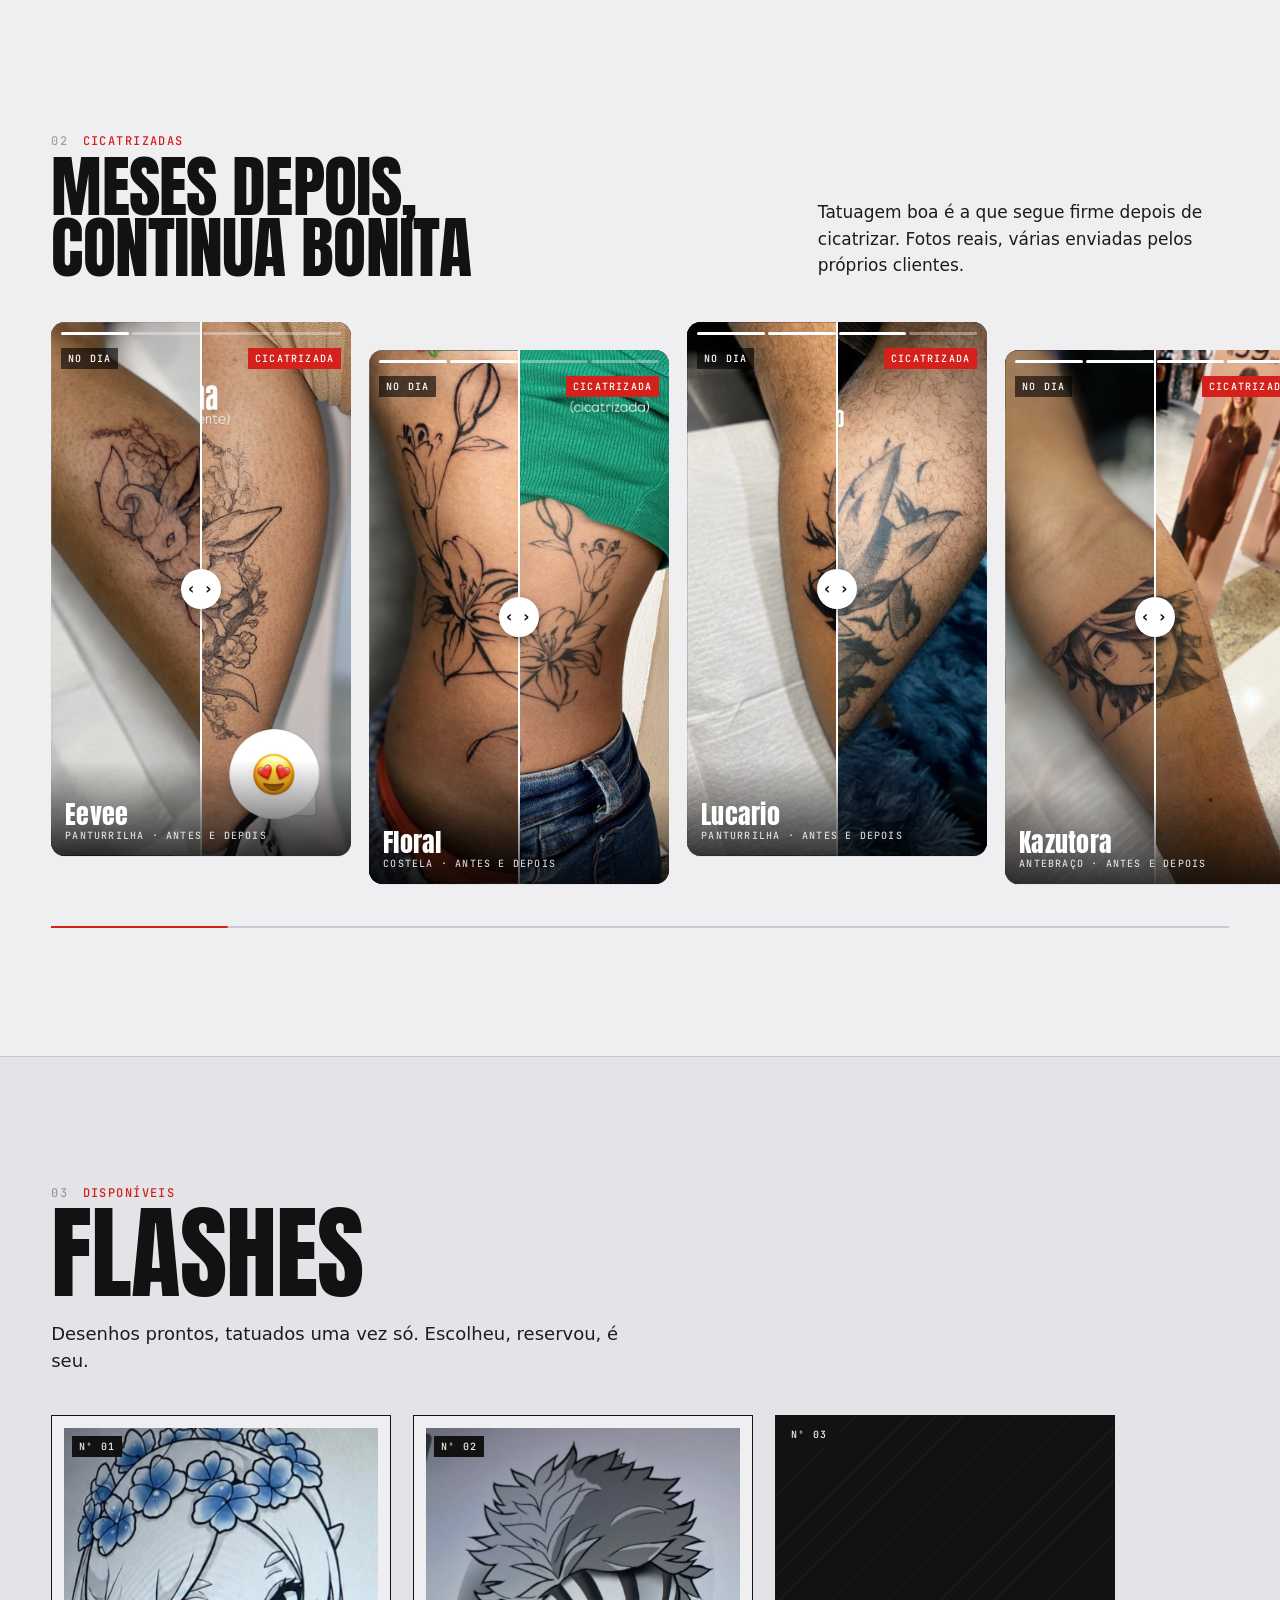
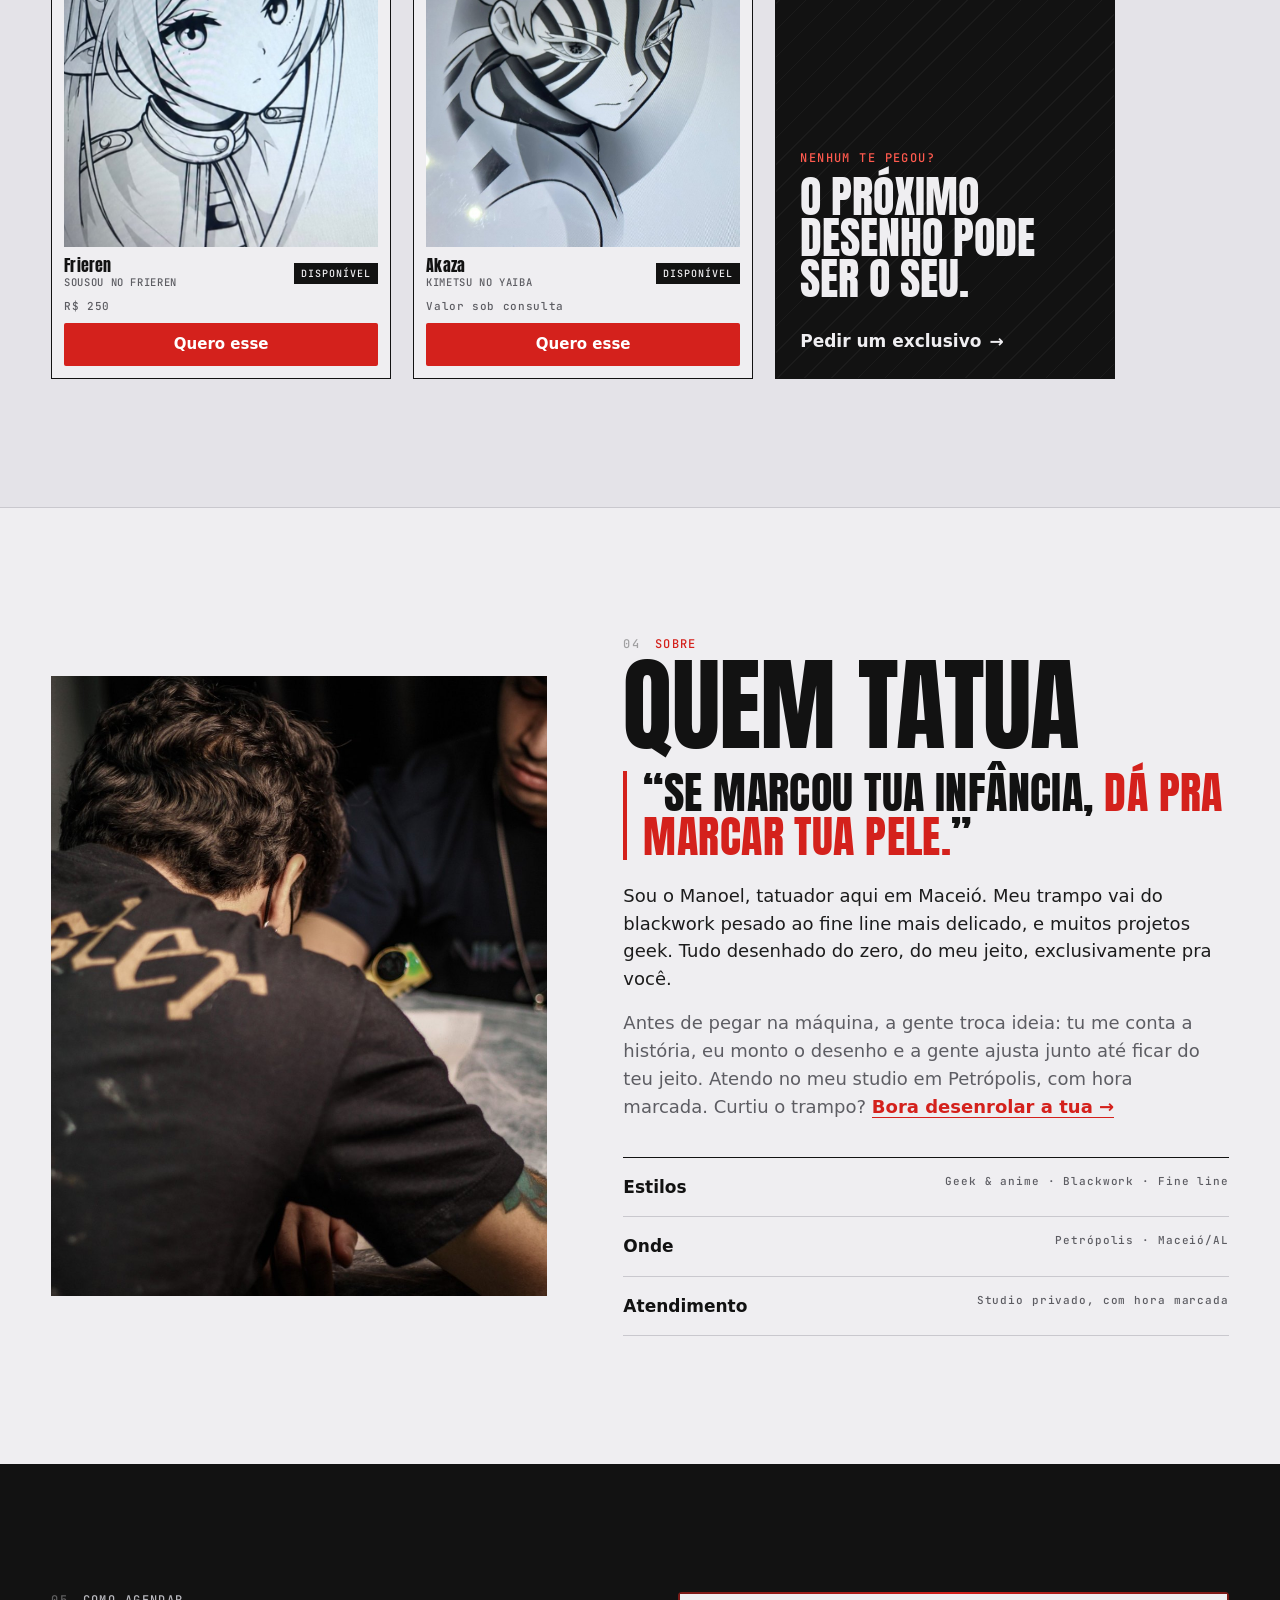
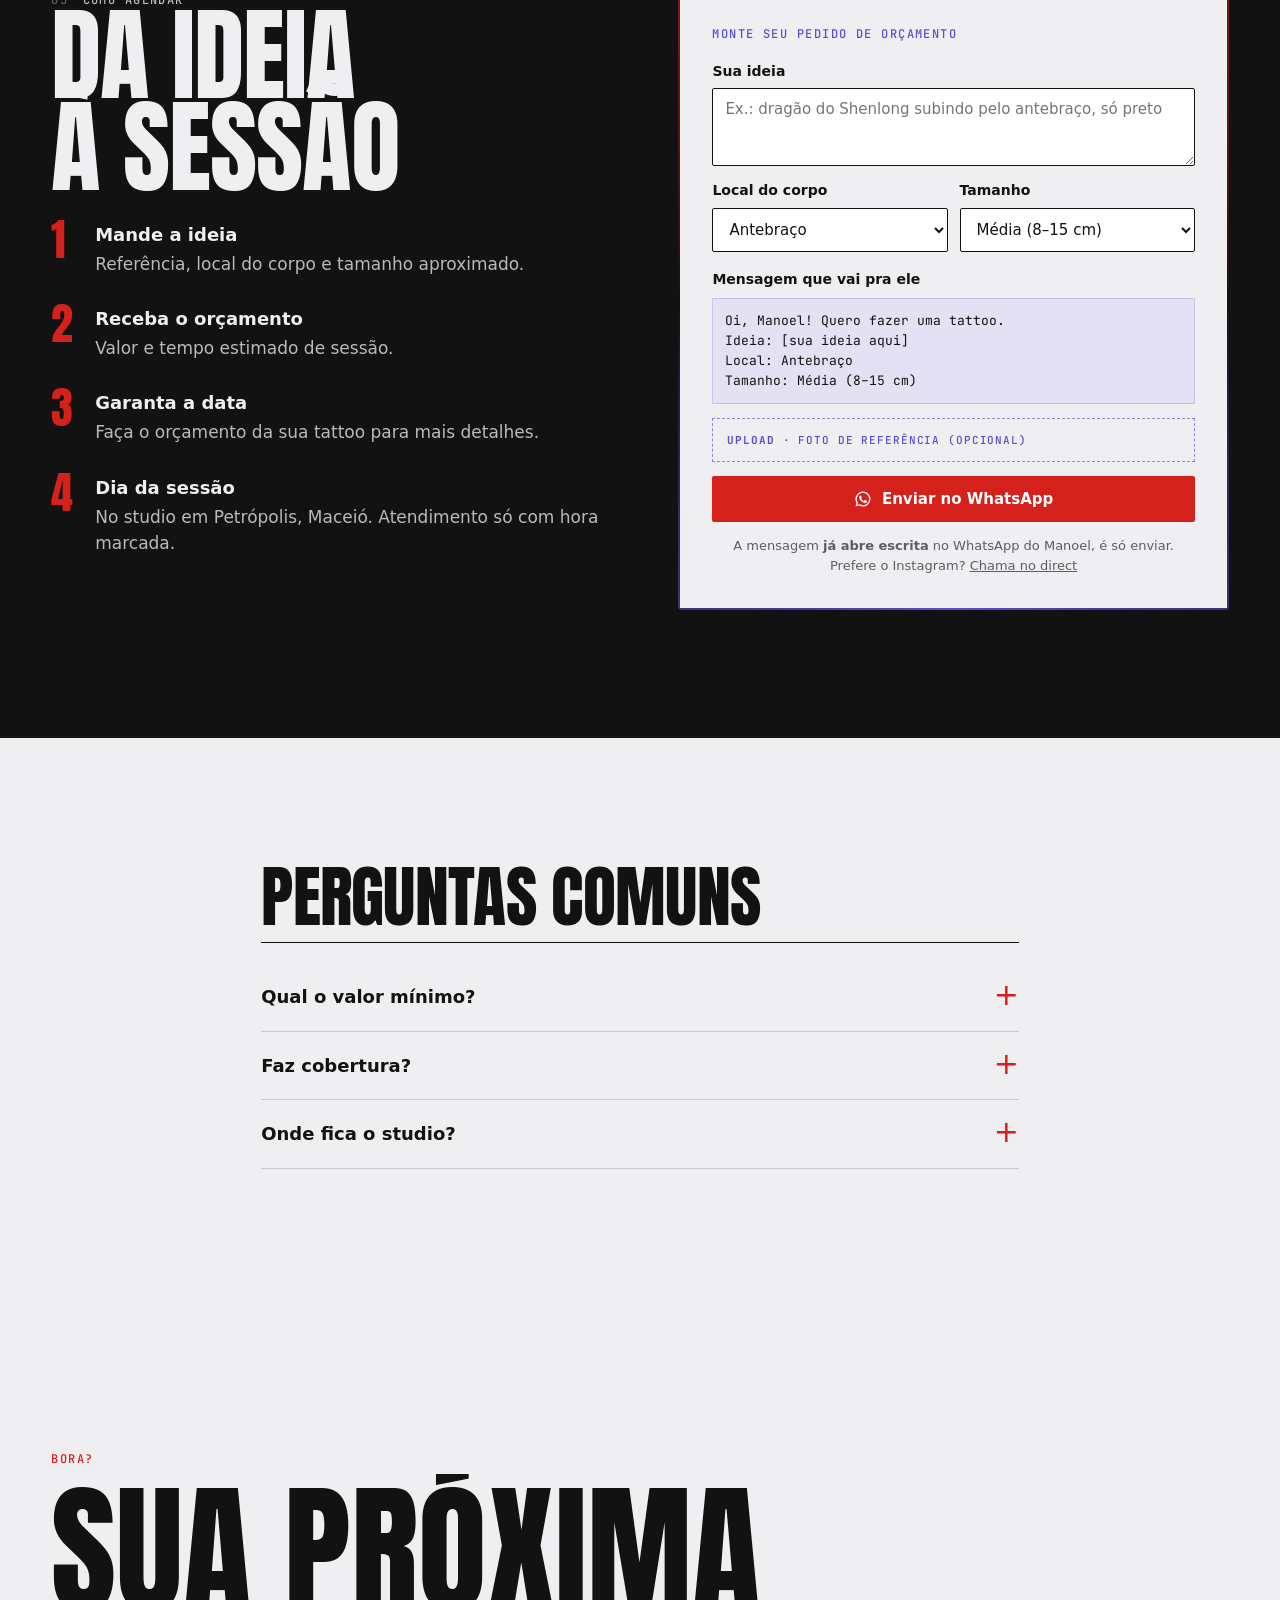
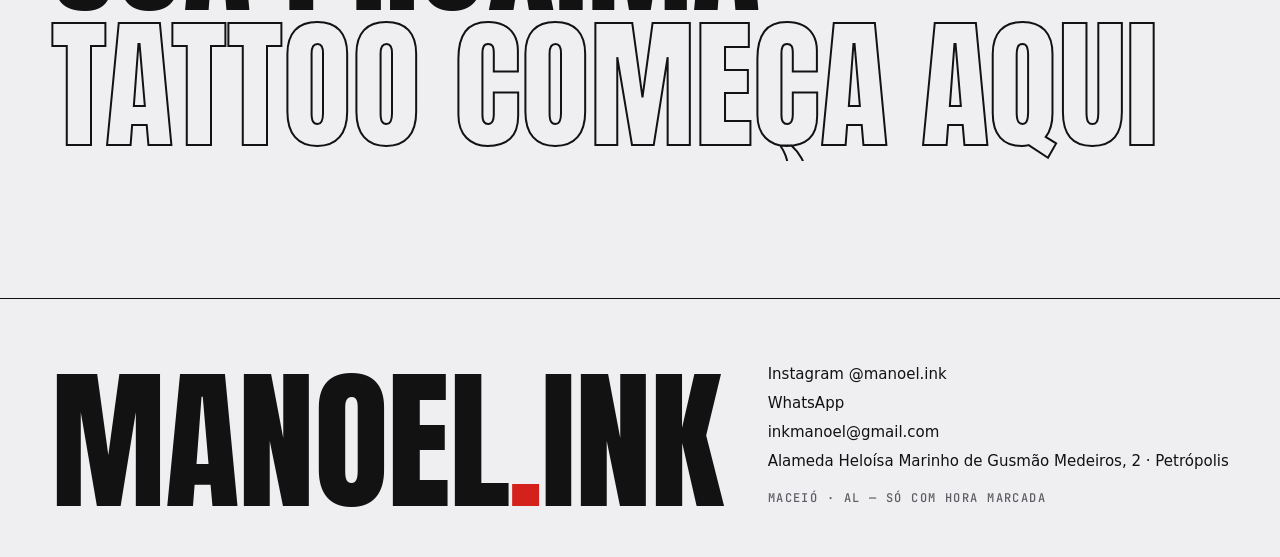
==== commit 2f57fd17: "Hero sem desfoque (círculo nítido) e 'exclusivamente pra você' no Sobre Co-Authored-By: Claude Opus " ====
--- a/manoel-ink/index.html
+++ b/manoel-ink/index.html
@@ -27,7 +27,7 @@
   <link rel="preconnect" href="https://fonts.gstatic.com" crossorigin>
   <link href="https://fonts.googleapis.com/css2?family=Anton&family=JetBrains+Mono:wght@400;500&display=swap" rel="stylesheet">
   <link href="https://api.fontshare.com/v2/css?f[]=satoshi@400,500,700&display=swap" rel="stylesheet">
-  <link rel="stylesheet" href="style.css?v=20261009m">
+  <link rel="stylesheet" href="style.css?v=20261009n">
 </head>
 <body>
   <div class="grain" aria-hidden="true"></div>
@@ -152,7 +152,7 @@
       <p class="kicker reveal"><i>04</i> Sobre</p>
       <h2 class="title reveal">QUEM TATUA</h2>
       <blockquote class="about-quote reveal">“Se marcou tua infância, <em>dá pra marcar tua pele.</em>”</blockquote>
-      <p class="lead" data-blur>Sou o Manoel, tatuador aqui em Maceió. Meu trampo vai do blackwork pesado ao fine line mais delicado, e muitos projetos geek. Tudo desenhado do zero, do meu jeito, exclusivo pra cada cliente.</p>
+      <p class="lead" data-blur>Sou o Manoel, tatuador aqui em Maceió. Meu trampo vai do blackwork pesado ao fine line mais delicado, e muitos projetos geek. Tudo desenhado do zero, do meu jeito, exclusivamente pra você.</p>
       <p class="lead lead-2" data-blur>Antes de pegar na máquina, a gente troca ideia: tu me conta a história, eu monto o desenho e a gente ajusta junto até ficar do teu jeito. Atendo no meu studio em Petrópolis, com hora marcada. Curtiu o trampo? <a href="#agendar" class="about-cta">Bora desenrolar a tua →</a></p>
       <ul class="awards reveal">
         <li><span>Estilos</span><em>Geek &amp; anime · Blackwork · Fine line</em></li>
@@ -279,6 +279,6 @@
     <button class="lb-nav lb-next" id="lbNext" aria-label="Próxima foto">→</button>
   </div>
 
-  <script src="script.js?v=20261009m"></script>
+  <script src="script.js?v=20261009n"></script>
 </body>
 </html>
--- a/manoel-ink/style.css
+++ b/manoel-ink/style.css
@@ -737,12 +737,8 @@
   .hero-visual .badge-spin { display: none; }
 }
 
-/* foto do hero: bordas desfocadas, dissolvendo no preto da bola */
-img.hero-photo {
-  box-shadow: none;
-  -webkit-mask: radial-gradient(circle closest-side, #000 62%, rgba(0,0,0,.6) 80%, transparent 100%);
-          mask: radial-gradient(circle closest-side, #000 62%, rgba(0,0,0,.6) 80%, transparent 100%);
-}
+/* foto do hero: círculo nítido (sem desfoque), com anel escuro fino */
+img.hero-photo { -webkit-mask: none; mask: none; box-shadow: 0 0 0 5px #121212, 0 0 0 6px rgba(255,255,255,.08), 0 24px 50px -12px rgba(0,0,0,.6); }
 
 /* Sobre: frase de destaque + chamada */
 .about-quote {
